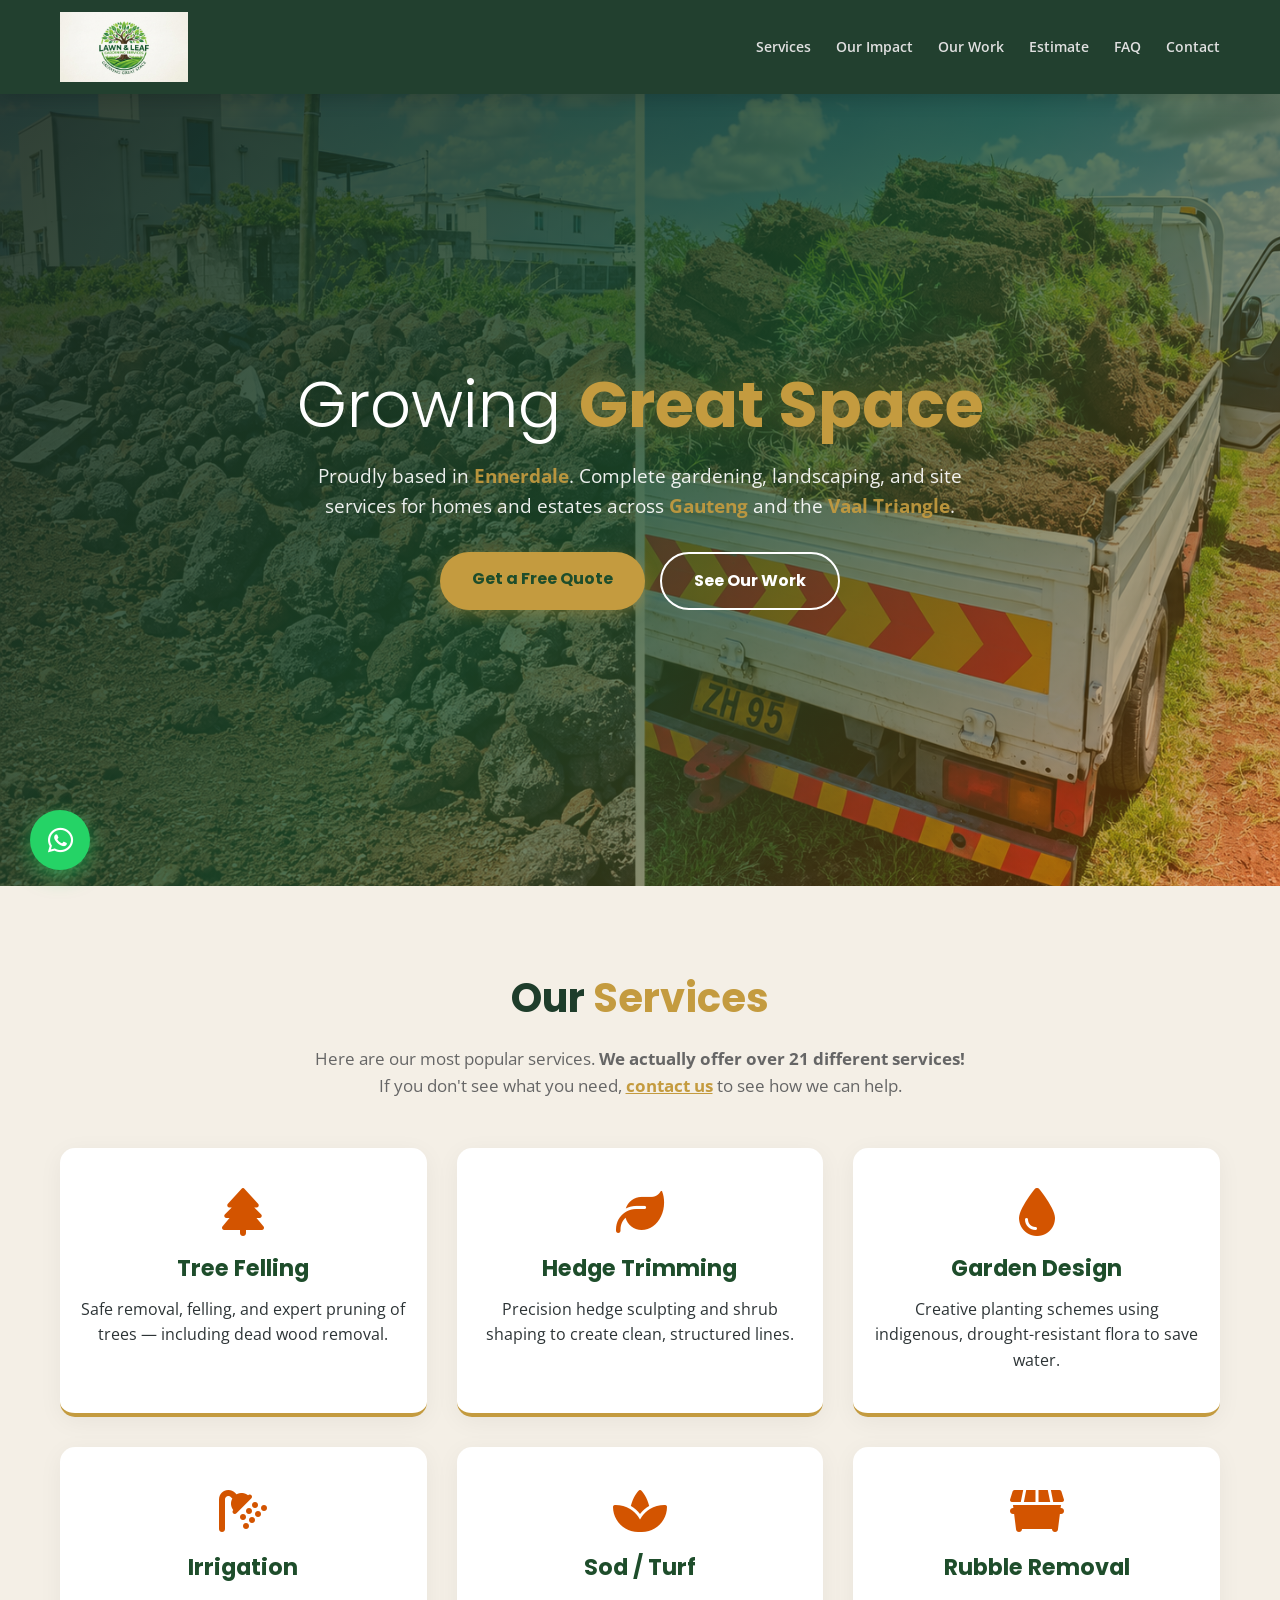
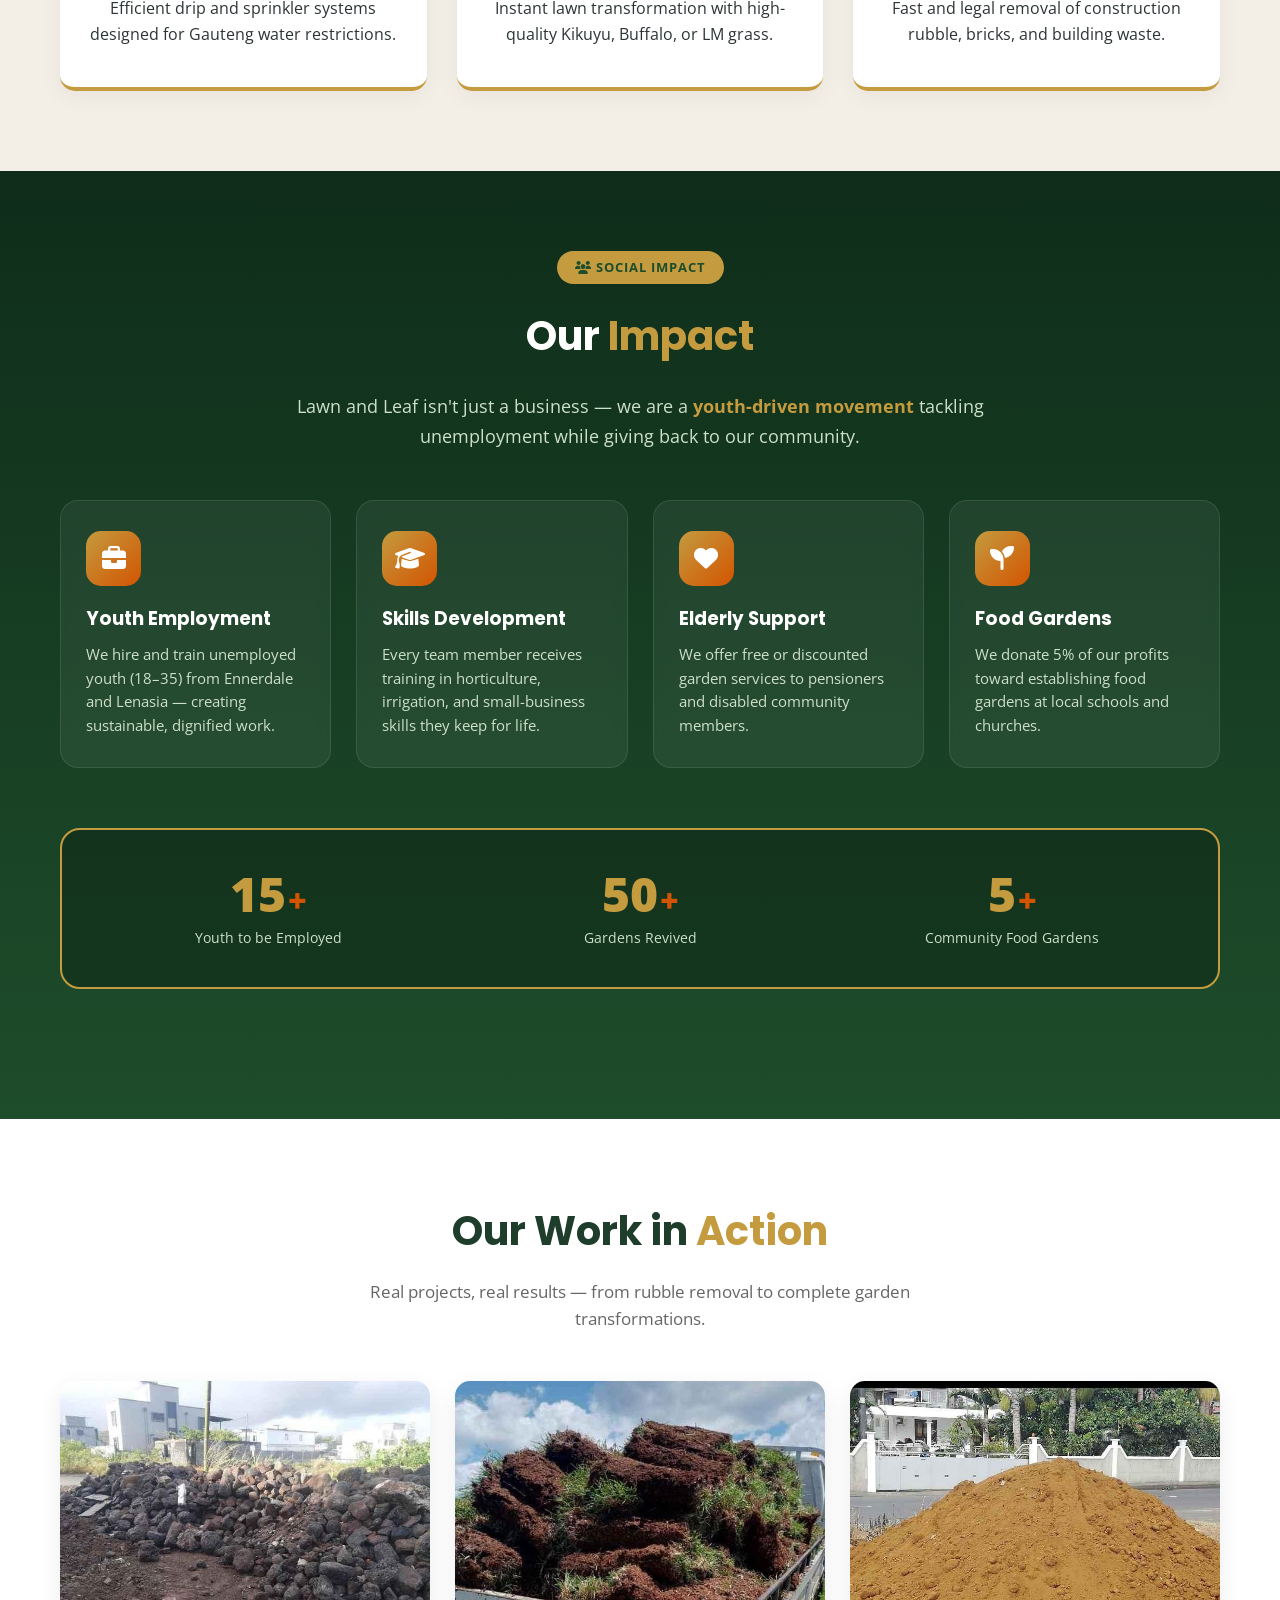
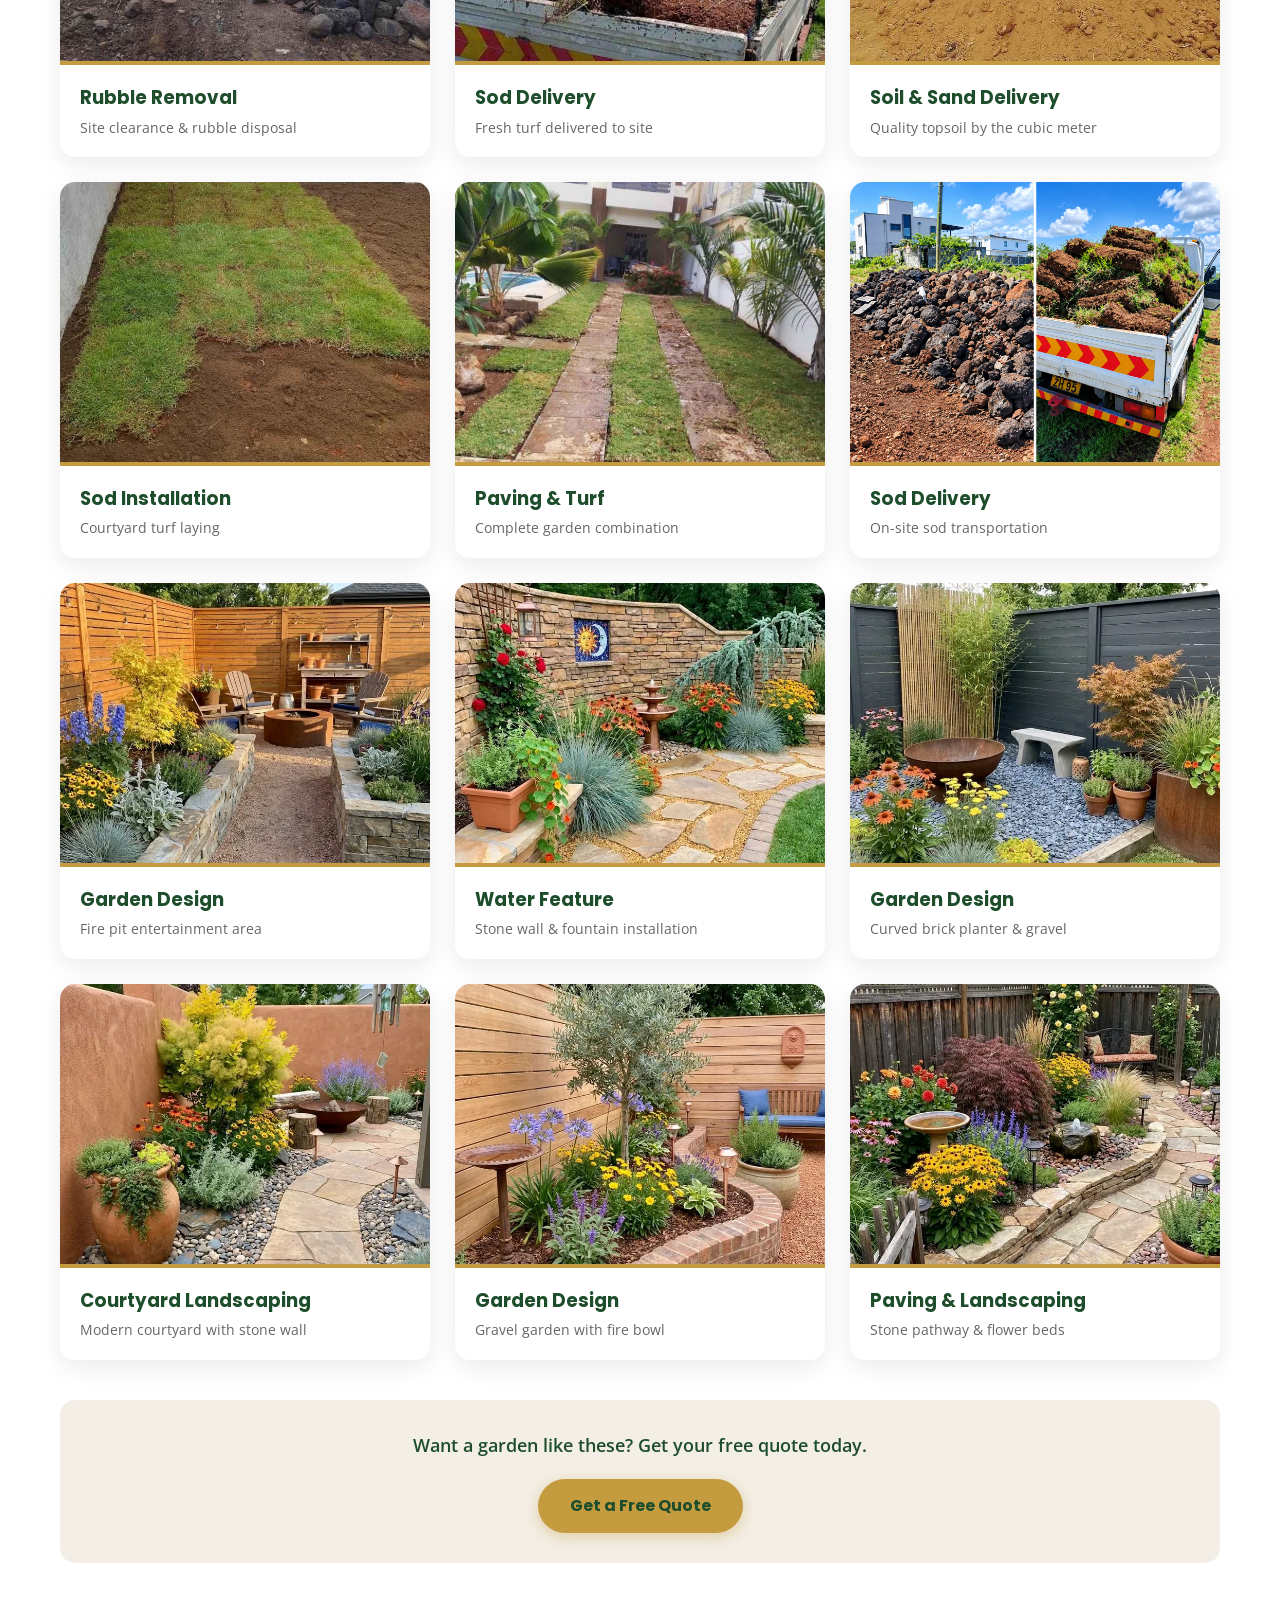
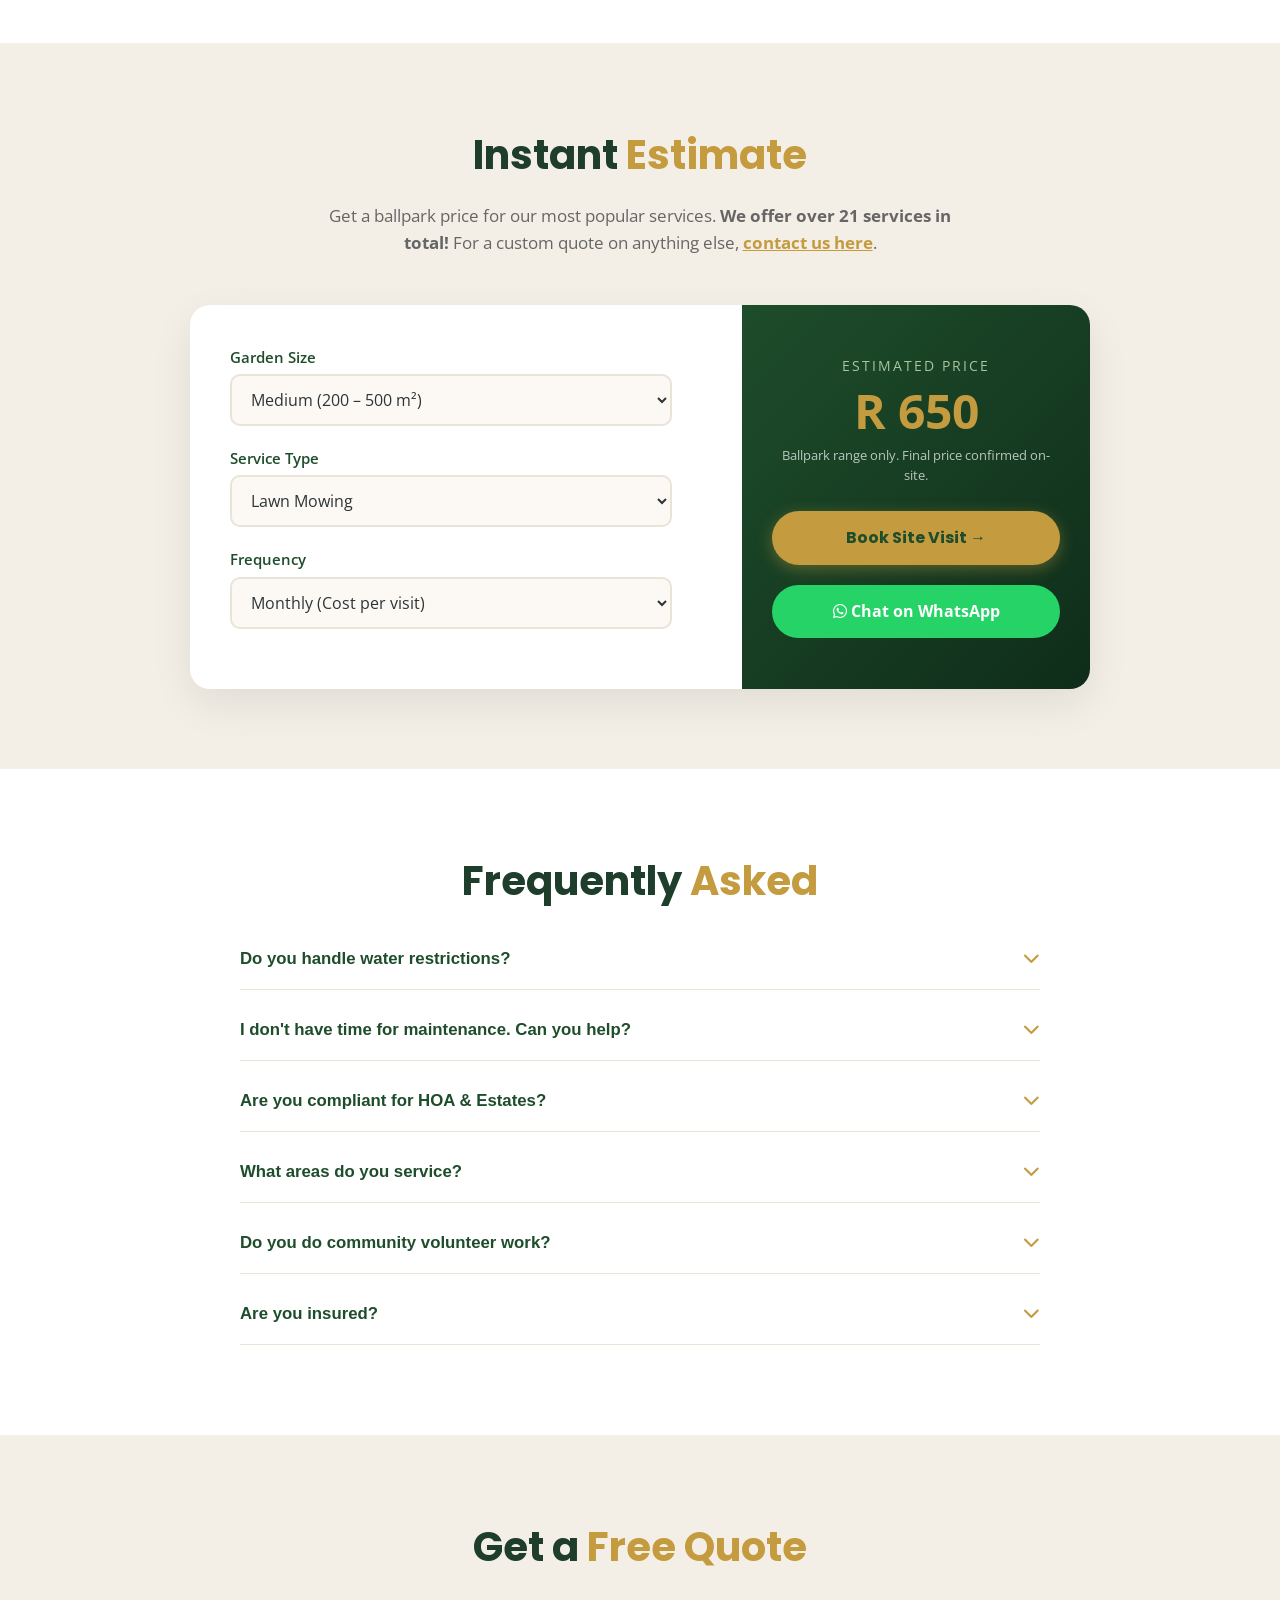
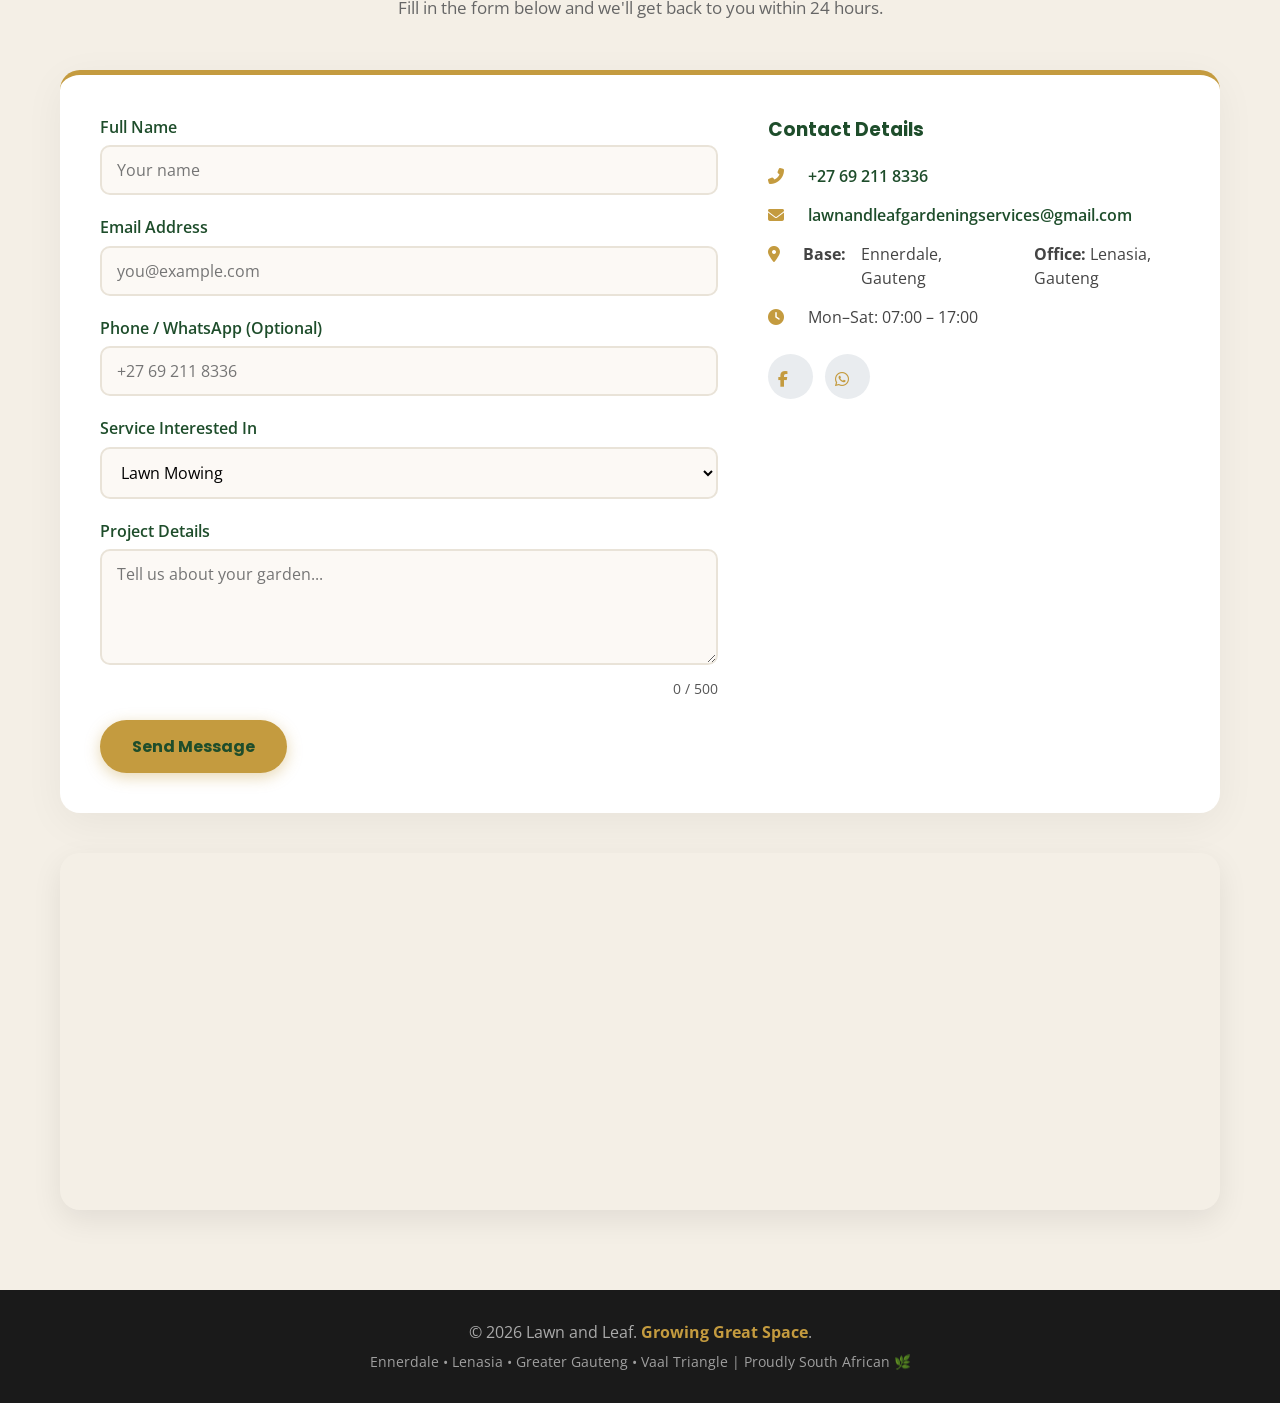
==== index.html @ 9ddcc2c8 "Rename Index.html to index.html" ====
<!DOCTYPE html>
<html lang="en">
<head>
    <meta charset="UTF-8" />
    <meta name="viewport" content="width=device-width, initial-scale=1.0" />

    <title>Lawn and Leaf | Gardening, Landscaping & Site Services in Gauteng</title>
    <meta name="description" content="Professional water-wise gardening, landscaping, tree felling, rubble removal & site services in Ennerdale, Lenasia, Vaal Triangle & Greater Gauteng. Growing Great Space while uplifting local youth." />
    
    <!-- Google Fonts -->
    <link rel="preconnect" href="https://fonts.googleapis.com">
    <link rel="preconnect" href="https://fonts.gstatic.com" crossorigin>
    <link href="https://fonts.googleapis.com/css2?family=Open+Sans:wght@400;600&family=Poppins:wght@400;600;700&display=swap" rel="stylesheet">

    <!-- Font Awesome -->
    <link rel="stylesheet" href="https://cdnjs.cloudflare.com/ajax/libs/font-awesome/6.4.0/css/all.min.css" />

    <link rel="stylesheet" href="style.css" />
    
    <!-- Fallback if JS fails -->
    <noscript>
        <style>
            .fade-in { opacity: 1 !important; transform: none !important; }
        </style>
    </noscript>
</head>
<body>

    <div id="toast"></div>

    <header>
        <div class="container">
            <!-- LOGO -->
            <div class="logo">
                <img src="images/logo.png" alt="Lawn and Leaf Gardening Services Logo" class="header-logo" />
            </div>
            
            <nav id="navbar">
                <ul>
                    <li><a href="#services">Services</a></li>
                    <li><a href="#impact">Our Impact</a></li>
                    <li><a href="#gallery">Our Work</a></li>
                    <li><a href="#calculator">Estimate</a></li>
                    <li><a href="#faq">FAQ</a></li>
                    <li><a href="#contact">Contact</a></li>
                </ul>
            </nav>
            <div class="menu-toggle" id="mobile-menu">
                <i class="fas fa-bars"></i>
            </div>
        </div>
    </header>

    <!-- Hero Section -->
    <section id="hero">
        <div class="hero-overlay"></div>
        <div class="container">
            <div class="hero-content">
                <h2>Growing <span>Great Space</span></h2>
                <p>Proudly based in <strong>Ennerdale</strong>. Complete gardening, landscaping, and site services for homes and estates across <strong>Gauteng</strong> and the <strong>Vaal Triangle</strong>.</p>
                <div class="hero-buttons">
                    <a href="#contact" class="btn-primary">Get a Free Quote</a>
                    <a href="#gallery" class="btn-secondary">See Our Work</a>
                </div>
            </div>
        </div>
    </section>

    <!-- Services Section -->
    <section id="services">
        <div class="container">
            <h2 class="section-title">Our <span>Services</span></h2>
            <!-- Added note about 21 services -->
            <p class="section-subtitle">Here are our most popular services. <strong>We actually offer over 21 different services!</strong> If you don't see what you need, <a href="#contact" style="color: var(--primary-gold); font-weight: bold; text-decoration: underline;">contact us</a> to see how we can help.</p>
            
            <div class="service-grid">
                <div class="service-card fade-in">
                    <i class="fas fa-tree"></i>
                    <h3>Tree Felling</h3>
                    <p>Safe removal, felling, and expert pruning of trees — including dead wood removal.</p>
                </div>
                <div class="service-card fade-in">
                    <i class="fas fa-leaf"></i>
                    <h3>Hedge Trimming</h3>
                    <p>Precision hedge sculpting and shrub shaping to create clean, structured lines.</p>
                </div>
                <div class="service-card fade-in">
                    <i class="fas fa-tint"></i>
                    <h3>Garden Design</h3>
                    <p>Creative planting schemes using indigenous, drought-resistant flora to save water.</p>
                </div>
                <div class="service-card fade-in">
                    <i class="fas fa-shower"></i>
                    <h3>Irrigation</h3>
                    <p>Efficient drip and sprinkler systems designed for Gauteng water restrictions.</p>
                </div>
                <div class="service-card fade-in">
                    <i class="fas fa-spa"></i>
                    <h3>Sod / Turf</h3>
                    <p>Instant lawn transformation with high-quality Kikuyu, Buffalo, or LM grass.</p>
                </div>
                <div class="service-card fade-in">
                    <i class="fas fa-dumpster"></i>
                    <h3>Rubble Removal</h3>
                    <p>Fast and legal removal of construction rubble, bricks, and building waste.</p>
                </div>
            </div>
        </div>
    </section>

    <!-- Impact Section -->
    <section id="impact">
        <div class="container">
            <div class="impact-header">
                <div class="impact-badge">
                    <i class="fas fa-users"></i> Social Impact
                </div>
                <h2 class="section-title">Our <span>Impact</span></h2>
                <p class="impact-intro">
                    Lawn and Leaf isn't just a business — we are a <strong>youth-driven movement</strong> tackling unemployment while giving back to our community.
                </p>
            </div>

            <div class="impact-grid">
                <div class="impact-card fade-in">
                    <div class="impact-icon-wrap"><i class="fas fa-briefcase"></i></div>
                    <h3>Youth Employment</h3>
                    <p>We hire and train unemployed youth (18–35) from Ennerdale and Lenasia — creating sustainable, dignified work.</p>
                </div>
                <div class="impact-card fade-in">
                    <div class="impact-icon-wrap"><i class="fas fa-graduation-cap"></i></div>
                    <h3>Skills Development</h3>
                    <p>Every team member receives training in horticulture, irrigation, and small-business skills they keep for life.</p>
                </div>
                <div class="impact-card fade-in">
                    <div class="impact-icon-wrap"><i class="fas fa-heart"></i></div>
                    <h3>Elderly Support</h3>
                    <p>We offer free or discounted garden services to pensioners and disabled community members.</p>
                </div>
                <div class="impact-card fade-in">
                    <div class="impact-icon-wrap"><i class="fas fa-seedling"></i></div>
                    <h3>Food Gardens</h3>
                    <p>We donate 5% of our profits toward establishing food gardens at local schools and churches.</p>
                </div>
            </div>

            <div class="impact-impact-bar fade-in">
                <div class="impact-stat">
                    <span class="impact-number" data-target="15">0</span>
                    <span class="impact-label">Youth to be Employed</span>
                </div>
                <div class="impact-stat">
                    <span class="impact-number" data-target="50">0</span>
                    <span class="impact-label">Gardens Revived</span>
                </div>
                <div class="impact-stat">
                    <span class="impact-number" data-target="5">0</span>
                    <span class="impact-label">Community Food Gardens</span>
                </div>
            </div>
        </div>
    </section>

    <!-- Gallery Section -->
    <section id="gallery">
        <div class="container">
            <h2 class="section-title">Our Work in <span>Action</span></h2>
            <p class="section-subtitle">Real projects, real results — from rubble removal to complete garden transformations.</p>

            <div class="portfolio-grid">
                <div class="portfolio-item fade-in">
                    <img src="images/rubble-removal.jpg" alt="Rubble Removal" loading="lazy" />
                    <div class="portfolio-caption">
                        <h3>Rubble Removal</h3>
                        <p>Site clearance & rubble disposal</p>
                    </div>
                </div>

                <div class="portfolio-item fade-in">
                    <img src="images/sod-delivery.jpg" alt="Sod Delivery" loading="lazy" />
                    <div class="portfolio-caption">
                        <h3>Sod Delivery</h3>
                        <p>Fresh turf delivered to site</p>
                    </div>
                </div>

                <div class="portfolio-item fade-in">
                    <img src="images/soil-sand.jpg" alt="Soil & Sand Delivery" loading="lazy" />
                    <div class="portfolio-caption">
                        <h3>Soil & Sand Delivery</h3>
                        <p>Quality topsoil by the cubic meter</p>
                    </div>
                </div>

                <div class="portfolio-item fade-in">
                    <img src="images/sod-installation.jpg" alt="Sod Installation" loading="lazy" />
                    <div class="portfolio-caption">
                        <h3>Sod Installation</h3>
                        <p>Courtyard turf laying</p>
                    </div>
                </div>

                <div class="portfolio-item fade-in">
                    <img src="images/paving-turf.jpg" alt="Paving & Turf Combo" loading="lazy" />
                    <div class="portfolio-caption">
                        <h3>Paving & Turf</h3>
                        <p>Complete garden combination</p>
                    </div>
                </div>

                <div class="portfolio-item fade-in">
                    <img src="images/sod-delivery-2.jpg" alt="Sod Delivery 2" loading="lazy" />
                    <div class="portfolio-caption">
                        <h3>Sod Delivery</h3>
                        <p>On-site sod transportation</p>
                    </div>
                </div>

                <div class="portfolio-item fade-in">
                    <img src="images/firepit-garden.jpg" alt="Fire Pit Garden" loading="lazy" />
                    <div class="portfolio-caption">
                        <h3>Garden Design</h3>
                        <p>Fire pit entertainment area</p>
                    </div>
                </div>

                <div class="portfolio-item fade-in">
                    <img src="images/stone-water-feature.jpg" alt="Stone Wall & Water Feature" loading="lazy" />
                    <div class="portfolio-caption">
                        <h3>Water Feature</h3>
                        <p>Stone wall & fountain installation</p>
                    </div>
                </div>

                <div class="portfolio-item fade-in">
                    <img src="images/curved-garden.jpg" alt="Curved Brick Garden" loading="lazy" />
                    <div class="portfolio-caption">
                        <h3>Garden Design</h3>
                        <p>Curved brick planter & gravel</p>
                    </div>
                </div>

                <div class="portfolio-item fade-in">
                    <img src="images/modern-courtyard.jpg" alt="Modern Courtyard" loading="lazy" />
                    <div class="portfolio-caption">
                        <h3>Courtyard Landscaping</h3>
                        <p>Modern courtyard with stone wall</p>
                    </div>
                </div>

                <div class="portfolio-item fade-in">
                    <img src="images/gravel-firebowl.jpg" alt="Gravel Garden with Fire Bowl" loading="lazy" />
                    <div class="portfolio-caption">
                        <h3>Garden Design</h3>
                        <p>Gravel garden with fire bowl</p>
                    </div>
                </div>

                <div class="portfolio-item fade-in">
                    <img src="images/stone-pathway.jpg" alt="Stone Pathway Garden" loading="lazy" />
                    <div class="portfolio-caption">
                        <h3>Paving & Landscaping</h3>
                        <p>Stone pathway & flower beds</p>
                    </div>
                </div>
            </div>

            <div class="portfolio-cta">
                <p>Want a garden like these? Get your free quote today.</p>
                <a href="#contact" class="btn-primary">Get a Free Quote</a>
            </div>
        </div>
    </section>

    <!-- Calculator Section -->
    <section id="calculator">
        <div class="container">
            <h2 class="section-title">Instant <span>Estimate</span></h2>
            <!-- Added note about 21 services here too -->
            <p class="section-subtitle">Get a ballpark price for our most popular services. <strong>We offer over 21 services in total!</strong> For a custom quote on anything else, <a href="#contact" style="color: var(--primary-gold); font-weight: bold; text-decoration: underline;">contact us here</a>.</p>

            <div class="calculator-wrapper fade-in">
                <div class="calc-form">
                    <div class="form-group">
                        <label for="calc-size">Garden Size</label>
                        <select id="calc-size">
                            <option value="350">Small (under 200 m²)</option>
                            <option value="650" selected>Medium (200 – 500 m²)</option>
                            <option value="1100">Large (500 – 1000 m²)</option>
                            <option value="1800">Estate / Commercial (1000+ m²)</option>
                        </select>
                    </div>
                    <div class="form-group">
                        <label for="calc-service">Service Type</label>
                        <select id="calc-service">
                            <option value="1">Lawn Mowing</option>
                            <option value="1.4">Hedge Trimming</option>
                            <option value="1.6">Tree Felling</option>
                            <option value="2.2">Garden Design</option>
                            <option value="1.8">Irrigation</option>
                            <option value="2.0">Sod / Turf</option>
                            <option value="1.6">Rubble Removal</option>
                            <option value="1.7">Site Clearance</option>
                        </select>
                    </div>
                    <div class="form-group">
                        <label for="calc-frequency">Frequency</label>
                        <select id="calc-frequency">
                            <option value="1.3">Once-off</option>
                            <option value="1.0" selected>Monthly (Cost per visit)</option>
                            <option value="0.85">Weekly (Cost per visit)</option>
                        </select>
                    </div>
                </div>

                <div class="calc-result">
                    <p class="calc-label">Estimated Price</p>
                    <p class="calc-price">R <span id="calc-output">845</span></p>
                    <p class="calc-note">Ballpark range only. Final price confirmed on-site.</p>
                    <a href="#contact" class="btn-primary">Book Site Visit →</a>
                    <a href="https://wa.me/27692118336?text=Hi%20Lawn%20and%20Leaf%2C%20I%27d%20like%20a%20quote" target="_blank" class="btn-whatsapp-inline">
                        <i class="fab fa-whatsapp"></i> Chat on WhatsApp
                    </a>
                </div>
            </div>
        </div>
    </section>

    <!-- FAQ Section -->
    <section id="faq">
        <div class="container">
            <h2 class="section-title">Frequently <span>Asked</span></h2>
            <div class="faq-list">
                <div class="faq-item fade-in">
                    <button class="faq-question">
                        Do you handle water restrictions?
                        <i class="fas fa-chevron-down"></i>
                    </button>
                    <div class="faq-answer">
                        <p>Yes. Municipal water restrictions make it hard to maintain a garden. We use water-wise design, drip irrigation, boreholes, and mulch layering to ensure your garden thrives on minimal water.</p>
                    </div>
                </div>
                <div class="faq-item fade-in">
                    <button class="faq-question">
                        I don't have time for maintenance. Can you help?
                        <i class="fas fa-chevron-down"></i>
                    </button>
                    <div class="faq-answer">
                        <p>Absolutely. We offer affordable monthly and weekly maintenance plans. We handle the mowing, pruning, and weeding so you can focus on what matters.</p>
                    </div>
                </div>
                <div class="faq-item fade-in">
                    <button class="faq-question">
                        Are you compliant for HOA & Estates?
                        <i class="fas fa-chevron-down"></i>
                    </button>
                    <div class="faq-answer">
                        <p>Yes. We provide reliable commercial contracts for estates and HOAs, ensuring safety compliance and reporting to keep your community beautiful and fine-free.</p>
                    </div>
                </div>
                <div class="faq-item fade-in">
                    <button class="faq-question">
                        What areas do you service?
                        <i class="fas fa-chevron-down"></i>
                    </button>
                    <div class="faq-answer">
                        <p>We're based in <strong>Ennerdale</strong> with an office in <strong>Lenasia</strong>, serving the entire Greater Gauteng region — including Johannesburg South, Soweto, Sedibeng, the <strong>Vaal Triangle</strong>, and surrounding areas.</p>
                    </div>
                </div>
                <div class="faq-item fade-in">
                    <button class="faq-question">
                        Do you do community volunteer work?
                        <i class="fas fa-chevron-down"></i>
                    </button>
                    <div class="faq-answer">
                        <p>Yes! We regularly volunteer our time for free garden clean-ups at churches, schools, and community centres. If you have a community project you'd like our help with, <a href="#contact">get in touch</a>.</p>
                    </div>
                </div>
                <div class="faq-item fade-in">
                    <button class="faq-question">
                        Are you insured?
                        <i class="fas fa-chevron-down"></i>
                    </button>
                    <div class="faq-answer">
                        <p>Yes, Lawn and Leaf is fully insured and licensed. We also comply with all South African labor laws and safety regulations.</p>
                    </div>
                </div>
            </div>
        </div>
    </section>

    <!-- Contact Section -->
    <section id="contact">
        <div class="container">
            <h2 class="section-title">Get a <span>Free Quote</span></h2>
            <p class="section-subtitle">Fill in the form below and we'll get back to you within 24 hours.</p>

            <div class="contact-wrapper fade-in">
                <form id="contact-form" action="https://api.web3forms.com/submit" method="POST">
                    <input type="hidden" name="access_key" value="36a8b298-edb2-4e28-834c-63ffa23e8ec4">

                    <div class="form-group">
                        <label for="name">Full Name</label>
                        <input type="text" id="name" name="name" placeholder="Your name" required />
                    </div>
                    <div class="form-group">
                        <label for="email">Email Address</label>
                        <input type="email" id="email" name="email" placeholder="you@example.com" required />
                    </div>
                    <div class="form-group">
                        <label for="phone">Phone / WhatsApp (Optional)</label>
                        <input type="tel" id="phone" name="phone" placeholder="+27 69 211 8336" />
                    </div>
                    <div class="form-group">
                        <label for="service">Service Interested In</label>
                        <select id="service" name="service">
                            <option>Lawn Mowing</option>
                            <option>Hedge Trimming</option>
                            <option>Tree Felling</option>
                            <option>Garden Design</option>
                            <option>Irrigation</option>
                            <option>Sod / Turf</option>
                            <option>Rubble Removal</option>
                            <option>Site Clearance</option>
                            <option>Community / Volunteer Project</option>
                            <option>Other (See our full list of 21+ services)</option>
                        </select>
                    </div>
                    <div class="form-group">
                        <label for="message">Project Details</label>
                        <textarea id="message" name="message" rows="4" placeholder="Tell us about your garden..." maxlength="500"></textarea>
                        <small id="char-count">0 / 500</small>
                    </div>
                    <input type="text" name="_gotcha" style="display:none" />
                    <div class="h-captcha" data-captcha="true"></div>
                    <button type="submit" class="btn-primary">Send Message</button>
                </form>

                <div class="contact-info">
                    <h3>Contact Details</h3>
                    <p><i class="fas fa-phone-alt"></i> <a href="tel:+27692118336">+27 69 211 8336</a></p>
                    <p><i class="fas fa-envelope"></i> <a href="mailto:lawnandleafgardeningservices@gmail.com">lawnandleafgardeningservices@gmail.com</a></p>
                    <p><i class="fas fa-map-marker-alt"></i> <strong>Base:</strong> Ennerdale, Gauteng <br>
                       <span style="padding-left:40px;"><strong>Office:</strong> Lenasia, Gauteng</span></p>
                    <p><i class="fas fa-clock"></i> Mon–Sat: 07:00 – 17:00</p>

                    <div class="social-links">
                        <a href="https://www.facebook.com/GandMgardeningservices" aria-label="Facebook" target="_blank" rel="noopener noreferrer">
                            <i class="fab fa-facebook-f"></i>
                        </a>
                        <a href="https://wa.me/27692118336" target="_blank" aria-label="WhatsApp"><i class="fab fa-whatsapp"></i></a>
                    </div>
                </div>
            </div>

            <div class="map-wrapper fade-in">
                <iframe
                    src="https://www.google.com/maps/embed?pb=!1m18!1m12!1m3!1d14319.885542353534!2d27.8255!3d-26.3255!2m3!1f0!2f0!3f0!3m2!1i1024!2i768!4f13.1!3m3!1m2!1s0x1e95a0f3b6c1a4d7%3A0x9d2c5d77f2a24f1!2sLenasia%2C%20Gauteng!5e0!3m2!1sen!2sza!4v1700000000000!5m2!1sen!2sza"
                    width="100%" height="350" style="border:0;" allowfullscreen="" loading="lazy"
                    referrerpolicy="no-referrer-when-downgrade">
                </iframe>
            </div>
        </div>
    </section>

    <footer>
        <div class="container">
            <p>&copy; <span id="current-year">2026</span> Lawn and Leaf. <strong>Growing Great Space</strong>.</p>
            <p class="footer-small">Ennerdale • Lenasia • Greater Gauteng • Vaal Triangle | Proudly South African 🌿</p>
        </div>
    </footer>

    <button id="back-to-top" aria-label="Back to top">
        <i class="fas fa-chevron-up"></i>
    </button>

    <a href="https://wa.me/27692118336?text=Hi%20Lawn%20and%20Leaf%2C%20I%27d%20like%20a%20quote%20for%20my%20garden"
       target="_blank"
       class="whatsapp-float"
       aria-label="Chat on WhatsApp">
        <i class="fab fa-whatsapp"></i>
        <span class="whatsapp-tooltip">Chat with us</span>
    </a>

    <script src="script.js"></script>
</body>
</html>
---- style.css ----
/* ============================================================
   Lawn and Leaf — Stylesheet
   Palette: Deep Forest Green + Gold + Cream + Terracotta
============================================================ */

* { margin: 0; padding: 0; box-sizing: border-box; }
html { scroll-behavior: smooth; }

:root {
    --primary-green: #1e4d2b;
    --primary-gold: #c49b3f;
    --primary-terracotta: #d35400;
    --cream-bg: #f4efe6;
    --dark-charcoal: #1a2a1f;
    --whatsapp-green: #25D366;
    --whatsapp-dark: #128C7E;
}

body {
    font-family: 'Open Sans', sans-serif;
    line-height: 1.6;
    color: #2d3436;
    background-color: #fcf9f5;
}

h1, h2, h3, h4, .section-title, .btn-primary, .btn-secondary {
    font-family: 'Poppins', sans-serif;
}

.container { max-width: 1200px; margin: 0 auto; padding: 0 20px; }
a { text-decoration: none; color: inherit; }
ul { list-style: none; }
img { max-width: 100%; display: block; }

/* Fix for sticky header overlap */
section[id] {
    scroll-margin-top: 100px; 
}

.section-title {
    font-size: 2.5rem;
    text-align: center;
    margin-bottom: 1rem;
    color: #1e3d2b;
}
.section-title span { color: var(--primary-gold); }
.section-subtitle {
    text-align: center;
    color: #666;
    max-width: 650px;
    margin: 0 auto 3rem;
    font-size: 1.05rem;
}

/* ============ BUTTONS ============ */
.btn-primary, .btn-secondary, .btn-whatsapp-inline {
    display: inline-block;
    padding: 14px 32px;
    border-radius: 50px;
    font-weight: 700;
    transition: all 0.3s ease;
    border: none;
    cursor: pointer;
    font-size: 1rem;
    text-align: center;
}
.btn-primary {
    background-color: var(--primary-gold);
    color: var(--primary-green);
    box-shadow: 0 4px 15px rgba(196, 155, 63, 0.4);
}
.btn-primary:hover {
    background-color: #b0882e;
    transform: translateY(-3px);
    box-shadow: 0 8px 25px rgba(196, 155, 63, 0.5);
}
.btn-secondary {
    background: transparent;
    color: white;
    border: 2px solid white;
}
.btn-secondary:hover {
    background: white;
    color: var(--primary-green);
}
.btn-whatsapp-inline {
    background: var(--whatsapp-green);
    color: white;
    width: 100%;
    margin-top: 10px;
}
.btn-whatsapp-inline:hover { background: var(--whatsapp-dark); }

/* ============ HEADER / NAV ============ */
header {
    background-color: rgba(30, 61, 43, 0.98);
    padding: 12px 0;
    box-shadow: 0 2px 20px rgba(0,0,0,0.2);
    position: sticky;
    top: 0;
    z-index: 1000;
    backdrop-filter: blur(5px);
}
header .container {
    display: flex;
    justify-content: space-between;
    align-items: center;
}

/* Logo Styles */
.logo { display: flex; align-items: center; }
.header-logo {
    height: 70px;
    width: auto;
    object-fit: contain;
}

nav ul { display: flex; gap: 25px; flex-wrap: wrap; }
nav ul li a {
    font-weight: 600;
    color: #e0e0e0;
    transition: color 0.3s;
    font-size: 0.85rem;
}
nav ul li a:hover { color: var(--primary-gold); }
.menu-toggle {
    display: none;
    font-size: 1.8rem;
    cursor: pointer;
    color: white;
}

/* ============ HERO ============ */
#hero {
    background: url('images/sod-delivery-2.jpg');
    background-size: cover;
    /* Pushed to 5% to hide the truck's plate on the right side */
    background-position: 5% center; 
    min-height: 88vh;
    display: flex;
    align-items: center;
    text-align: center;
    color: white;
    position: relative;
}
.hero-overlay {
    position: absolute;
    inset: 0;
    background: linear-gradient(135deg, rgba(26, 42, 31, 0.9) 0%, rgba(30, 77, 43, 0.8) 50%, rgba(211, 84, 0, 0.4) 100%);
    z-index: 1;
}
#hero .container { position: relative; z-index: 2; }
.hero-content { max-width: 750px; margin: 0 auto; }
.hero-content h2 {
    font-size: 4rem;
    margin-bottom: 20px;
    line-height: 1.1;
    font-weight: 300;
}
.hero-content h2 span {
    font-weight: 700;
    color: var(--primary-gold);
    text-shadow: 0 0 30px rgba(196, 155, 63, 0.4);
}
.hero-content p {
    font-size: 1.2rem;
    opacity: 0.92;
    margin-bottom: 30px;
    max-width: 650px;
    margin-left: auto;
    margin-right: auto;
}
.hero-content strong { color: var(--primary-gold); }
.hero-buttons {
    display: flex;
    gap: 15px;
    justify-content: center;
    flex-wrap: wrap;
}

/* ============ SERVICES ============ */
#services { padding: 80px 0; background: var(--cream-bg); }
.service-grid {
    display: grid;
    grid-template-columns: repeat(auto-fit, minmax(280px, 1fr));
    gap: 30px;
}
.service-card {
    background: white;
    padding: 40px 20px;
    border-radius: 15px;
    text-align: center;
    box-shadow: 0 5px 25px rgba(0,0,0,0.05);
    transition: transform 0.3s ease, box-shadow 0.3s ease;
    border-bottom: 4px solid var(--primary-gold);
}
.service-card:hover {
    transform: translateY(-10px);
    box-shadow: 0 20px 40px rgba(0,0,0,0.1);
}
.service-card i {
    font-size: 3rem;
    color: var(--primary-terracotta);
    margin-bottom: 15px;
}
.service-card h3 {
    font-size: 1.4rem;
    margin-bottom: 10px;
    color: var(--primary-green);
}

/* ============ IMPACT ============ */
#impact {
    padding: 80px 0;
    background: linear-gradient(180deg, #0f2d1a 0%, var(--primary-green) 100%);
    color: white;
    position: relative;
    overflow: hidden;
}
.impact-header {
    text-align: center;
    max-width: 800px;
    margin: 0 auto 3rem;
    position: relative;
    z-index: 1;
}
.impact-badge {
    display: inline-block;
    background: var(--primary-gold);
    color: var(--primary-green);
    padding: 6px 18px;
    border-radius: 50px;
    font-size: 0.8rem;
    font-weight: 700;
    text-transform: uppercase;
    letter-spacing: 1px;
    margin-bottom: 20px;
}
#impact .section-title { color: white; margin-bottom: 1.5rem; }
.impact-intro {
    font-size: 1.1rem;
    color: #cde0c8;
    line-height: 1.7;
}
.impact-intro strong { color: var(--primary-gold); font-weight: 700; }

.impact-grid {
    display: grid;
    grid-template-columns: repeat(auto-fit, minmax(250px, 1fr));
    gap: 25px;
    position: relative;
    z-index: 1;
    margin-bottom: 60px;
}
.impact-card {
    background: rgba(255, 255, 255, 0.06);
    backdrop-filter: blur(6px);
    padding: 30px 25px;
    border-radius: 18px;
    border: 1px solid rgba(255, 255, 255, 0.1);
    transition: all 0.3s ease;
}
.impact-card:hover {
    background: rgba(255, 255, 255, 0.12);
    transform: translateY(-5px);
    border-color: var(--primary-gold);
}
.impact-icon-wrap {
    width: 55px;
    height: 55px;
    border-radius: 15px;
    background: linear-gradient(135deg, var(--primary-gold), var(--primary-terracotta));
    color: white;
    display: flex;
    align-items: center;
    justify-content: center;
    font-size: 1.5rem;
    margin-bottom: 18px;
}
.impact-card h3 {
    font-size: 1.15rem;
    color: white;
    margin-bottom: 10px;
}
.impact-card p {
    font-size: 0.92rem;
    color: #cde0c8;
    line-height: 1.6;
}
.impact-impact-bar {
    display: grid;
    grid-template-columns: repeat(auto-fit, minmax(180px, 1fr));
    gap: 20px;
    background: rgba(0, 0, 0, 0.25);
    padding: 40px 30px;
    border-radius: 20px;
    border: 2px solid var(--primary-gold);
    margin-bottom: 50px;
    position: relative;
    z-index: 1;
}
.impact-stat { text-align: center; }
.impact-number {
    display: block;
    font-size: 3rem;
    font-weight: 800;
    color: var(--primary-gold);
    line-height: 1;
    margin-bottom: 10px;
}
.impact-number::after {
    content: '+';
    font-size: 2rem;
    color: var(--primary-terracotta);
    margin-left: 2px;
}
.impact-label {
    font-size: 0.85rem;
    color: #cde0c8;
    line-height: 1.4;
    display: block;
}

/* ============ PORTFOLIO ============ */
#gallery { padding: 80px 0; background: white; }
.portfolio-grid {
    display: grid;
    grid-template-columns: repeat(auto-fit, minmax(300px, 1fr));
    gap: 25px;
    margin-bottom: 40px;
}
.portfolio-item {
    background: white;
    border-radius: 15px;
    overflow: hidden;
    box-shadow: 0 8px 25px rgba(0,0,0,0.08);
    transition: all 0.3s ease;
    position: relative;
}
.portfolio-item:hover {
    transform: translateY(-8px);
    box-shadow: 0 20px 40px rgba(0,0,0,0.15);
}
.portfolio-item img {
    width: 100%;
    height: 280px;
    object-fit: cover;
    display: block;
    transition: transform 0.5s ease;
}
.portfolio-item:hover img { transform: scale(1.08); }
.portfolio-caption {
    padding: 18px 20px;
    background: white;
    border-top: 4px solid var(--primary-gold);
}
.portfolio-caption h3 {
    color: var(--primary-green);
    font-size: 1.15rem;
    margin-bottom: 4px;
}
.portfolio-caption p {
    color: #666;
    font-size: 0.88rem;
}
.portfolio-cta {
    text-align: center;
    padding: 30px 20px;
    background: var(--cream-bg);
    border-radius: 15px;
    margin-top: 20px;
}
.portfolio-cta p {
    font-size: 1.15rem;
    color: var(--primary-green);
    font-weight: 600;
    margin-bottom: 20px;
}

/* ============ CALCULATOR ============ */
#calculator { padding: 80px 0; background: var(--cream-bg); }
.calculator-wrapper {
    display: grid;
    grid-template-columns: 1.5fr 1fr;
    gap: 30px;
    background: white;
    border-radius: 20px;
    overflow: hidden;
    box-shadow: 0 15px 40px rgba(0,0,0,0.08);
    max-width: 900px;
    margin: 0 auto;
}
.calc-form { padding: 40px; }
.calc-form .form-group { margin-bottom: 20px; }
.calc-form label {
    display: block;
    font-weight: 600;
    margin-bottom: 6px;
    color: var(--primary-green);
    font-size: 0.95rem;
}
.calc-form select {
    width: 100%;
    padding: 12px 15px;
    border: 2px solid #e9e3d8;
    border-radius: 10px;
    font-size: 1rem;
    background: #fcf9f5;
    color: #2d3436;
    cursor: pointer;
}
.calc-form select:focus { border-color: var(--primary-gold); outline: none; }
.calc-result {
    background: linear-gradient(135deg, var(--primary-green), #0f2d1a);
    color: white;
    padding: 40px 30px;
    text-align: center;
    display: flex;
    flex-direction: column;
    justify-content: center;
    gap: 10px;
}
.calc-label {
    font-size: 0.85rem;
    letter-spacing: 2px;
    text-transform: uppercase;
    color: #a8c4a0;
}
.calc-price {
    font-size: 3rem;
    font-weight: 700;
    color: var(--primary-gold);
    line-height: 1;
}
.calc-price span { font-size: 3rem; }
.calc-note { font-size: 0.8rem; opacity: 0.7; margin-bottom: 15px; }

/* ============ FAQ ============ */
#faq { padding: 80px 0; background: white; }
.faq-list { max-width: 800px; margin: 0 auto; }
.faq-item { border-bottom: 1px solid #e9e3d8; margin-bottom: 10px; }
.faq-question {
    width: 100%;
    background: none;
    border: none;
    padding: 20px 0;
    font-size: 1.05rem;
    font-weight: 600;
    color: var(--primary-green);
    text-align: left;
    cursor: pointer;
    display: flex;
    justify-content: space-between;
    align-items: center;
    gap: 15px;
}
.faq-question:hover { color: var(--primary-gold); }
.faq-question i { transition: transform 0.3s ease; color: var(--primary-gold); }
.faq-item.open .faq-question i { transform: rotate(180deg); }
.faq-answer { max-height: 0; overflow: hidden; transition: max-height 0.4s ease, padding 0.4s ease; }
.faq-item.open .faq-answer { max-height: 400px; padding-bottom: 20px; }
.faq-answer p { color: #555; }
.faq-answer a { color: var(--primary-gold); font-weight: 600; text-decoration: underline; }

/* ============ CONTACT ============ */
#contact { padding: 80px 0; background: var(--cream-bg); }
.contact-wrapper {
    display: grid;
    grid-template-columns: 1.5fr 1fr;
    gap: 50px;
    background: white;
    padding: 40px;
    border-radius: 20px;
    box-shadow: 0 10px 40px rgba(0,0,0,0.05);
    border-top: 5px solid var(--primary-gold);
    margin-bottom: 40px;
}
.form-group { margin-bottom: 20px; }
.form-group label {
    display: block;
    font-weight: 600;
    margin-bottom: 5px;
    color: var(--primary-green);
}
.form-group input,
.form-group select,
.form-group textarea {
    width: 100%;
    padding: 12px 15px;
    border: 2px solid #e9e3d8;
    border-radius: 10px;
    font-size: 1rem;
    transition: border 0.3s;
    background: #fcf9f5;
    font-family: inherit;
}
.form-group input:focus,
.form-group select:focus,
.form-group textarea:focus {
    border-color: var(--primary-gold);
    outline: none;
    box-shadow: 0 0 0 4px rgba(196, 155, 63, 0.1);
}
#char-count {
    display: block;
    text-align: right;
    font-size: 0.85rem;
    color: #555;
    margin-top: 5px;
}
.contact-info h3 { margin-bottom: 20px; color: var(--primary-green); }
.contact-info p {
    margin-bottom: 15px;
    display: flex;
    align-items: flex-start;
    gap: 15px;
    color: #444;
    line-height: 1.5;
}
.contact-info a { color: var(--primary-green); font-weight: 600; }
.contact-info a:hover { color: var(--primary-gold); }
.contact-info i { width: 25px; color: var(--primary-gold); margin-top: 4px; }
.social-links { display: flex; gap: 12px; margin-top: 25px; flex-wrap: wrap; }
.social-links a {
    background: #e9ecef;
    width: 45px;
    height: 45px;
    border-radius: 50%;
    display: flex;
    align-items: center;
    justify-content: center;
    transition: all 0.3s;
    color: var(--primary-green);
}
.social-links a:hover { background: var(--primary-gold); color: white; }
.map-wrapper {
    border-radius: 20px;
    overflow: hidden;
    box-shadow: 0 10px 30px rgba(0,0,0,0.08);
}

/* ============ FOOTER ============ */
footer {
    background-color: #1a1a1a;
    color: #aaa;
    text-align: center;
    padding: 30px 0;
}
footer strong { color: var(--primary-gold); }
.footer-small { font-size: 0.85rem; opacity: 0.75; margin-top: 5px; color: #ccc; }

/* ============ FLOATING ELEMENTS ============ */
#back-to-top {
    position: fixed;
    bottom: 30px;
    right: 30px;
    background: var(--primary-gold);
    color: var(--primary-green);
    width: 50px;
    height: 50px;
    border-radius: 50%;
    border: none;
    display: flex;
    align-items: center;
    justify-content: center;
    font-size: 1.5rem;
    cursor: pointer;
    box-shadow: 0 4px 15px rgba(0,0,0,0.2);
    opacity: 0;
    visibility: hidden;
    transition: all 0.3s ease;
    z-index: 998;
}
#back-to-top.show { opacity: 1; visibility: visible; }
#back-to-top:hover { background: #b0882e; transform: scale(1.1); }

.whatsapp-float {
    position: fixed;
    bottom: 30px;
    left: 30px;
    width: 60px;
    height: 60px;
    background: var(--whatsapp-green);
    color: white;
    border-radius: 50%;
    display: flex;
    align-items: center;
    justify-content: center;
    font-size: 1.8rem;
    box-shadow: 0 6px 20px rgba(37, 211, 102, 0.5);
    z-index: 997;
    transition: all 0.3s ease;
    animation: pulse-wa 2s infinite;
}
.whatsapp-float:hover { background: var(--whatsapp-dark); transform: scale(1.1); }
.whatsapp-tooltip {
    position: absolute;
    left: 75px;
    background: var(--dark-charcoal);
    color: white;
    padding: 8px 15px;
    border-radius: 8px;
    font-size: 0.85rem;
    white-space: nowrap;
    opacity: 0;
    pointer-events: none;
    transition: opacity 0.3s ease;
    font-weight: 600;
}
.whatsapp-float:hover .whatsapp-tooltip { opacity: 1; }

@keyframes pulse-wa {
    0% { box-shadow: 0 6px 20px rgba(37, 211, 102, 0.5); }
    50% { box-shadow: 0 6px 20px rgba(37, 211, 102, 0.9), 0 0 0 10px rgba(37, 211, 102, 0.15); }
    100% { box-shadow: 0 6px 20px rgba(37, 211, 102, 0.5); }
}

/* ============ SCROLL ANIMATIONS ============ */
.fade-in {
    opacity: 0;
    transform: translateY(40px);
    transition: opacity 0.8s ease, transform 0.8s ease;
}
.fade-in.active { opacity: 1; transform: translateY(0); }

.service-card:nth-child(1) { transition-delay: 0.1s; }
.service-card:nth-child(2) { transition-delay: 0.2s; }
.service-card:nth-child(3) { transition-delay: 0.3s; }
.service-card:nth-child(4) { transition-delay: 0.4s; }
.service-card:nth-child(5) { transition-delay: 0.5s; }
.service-card:nth-child(6) { transition-delay: 0.6s; }

/* ============ RESPONSIVE ============ */
@media screen and (max-width: 900px) {
    .calculator-wrapper { grid-template-columns: 1fr; }
    .calc-result { padding: 30px 20px; }
    .contact-wrapper { grid-template-columns: 1fr; padding: 30px; gap: 30px; }
}

@media screen and (max-width: 768px) {
    .menu-toggle { display: block; }
    nav {
        display: none;
        width: 100%;
        position: absolute;
        top: 100%;
        left: 0;
        background: var(--primary-green);
        padding: 20px 0;
        box-shadow: 0 10px 20px rgba(0,0,0,0.2);
    }
    nav.active { display: block; }
    nav ul { flex-direction: column; align-items: center; gap: 15px; }

    .header-logo { height: 55px; } /* Slightly smaller logo on mobile */
    .hero-content h2 { font-size: 2.5rem; }
    .section-title { font-size: 2rem; }
    .impact-grid, .impact-impact-bar { grid-template-columns: 1fr; }
    .portfolio-grid { grid-template-columns: 1fr; }
    .portfolio-item img { height: 220px; }
    
    .hero-buttons { flex-direction: column; }
    .btn-secondary, .btn-primary { width: 100%; }
}
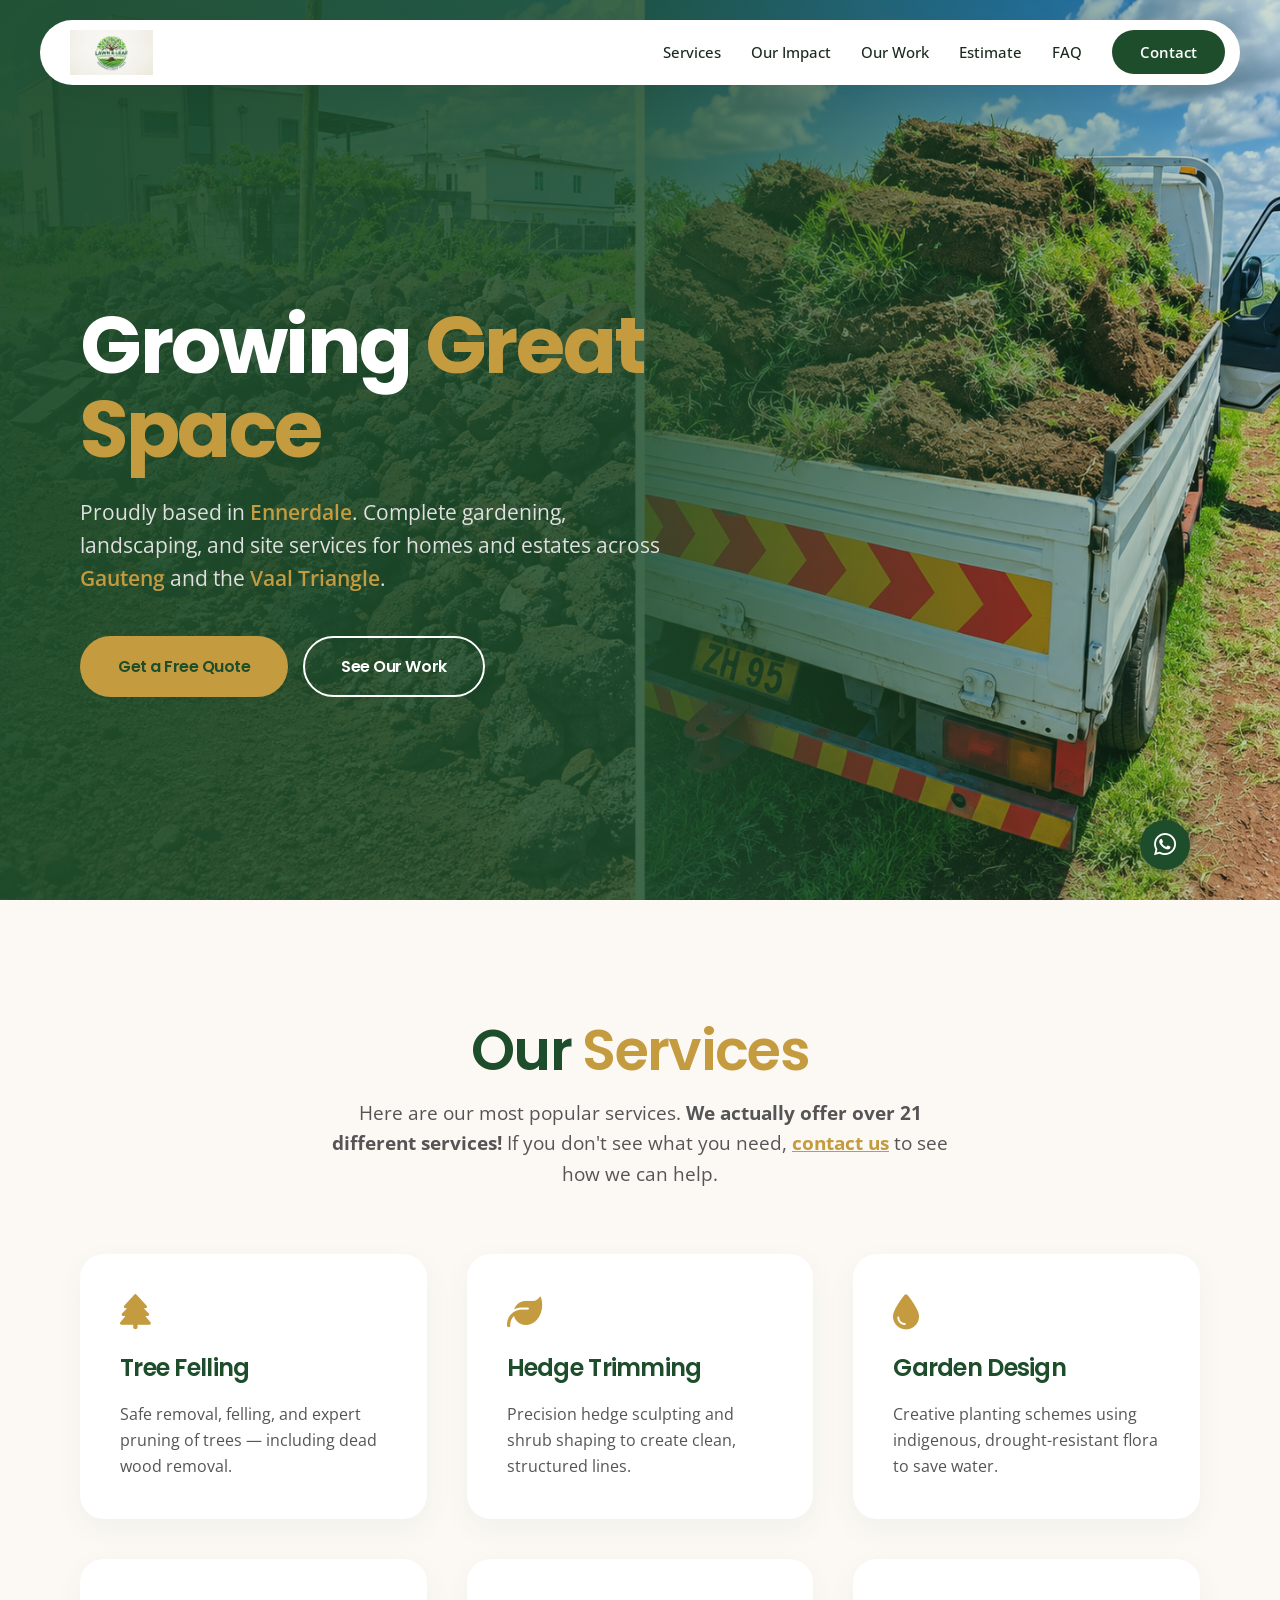
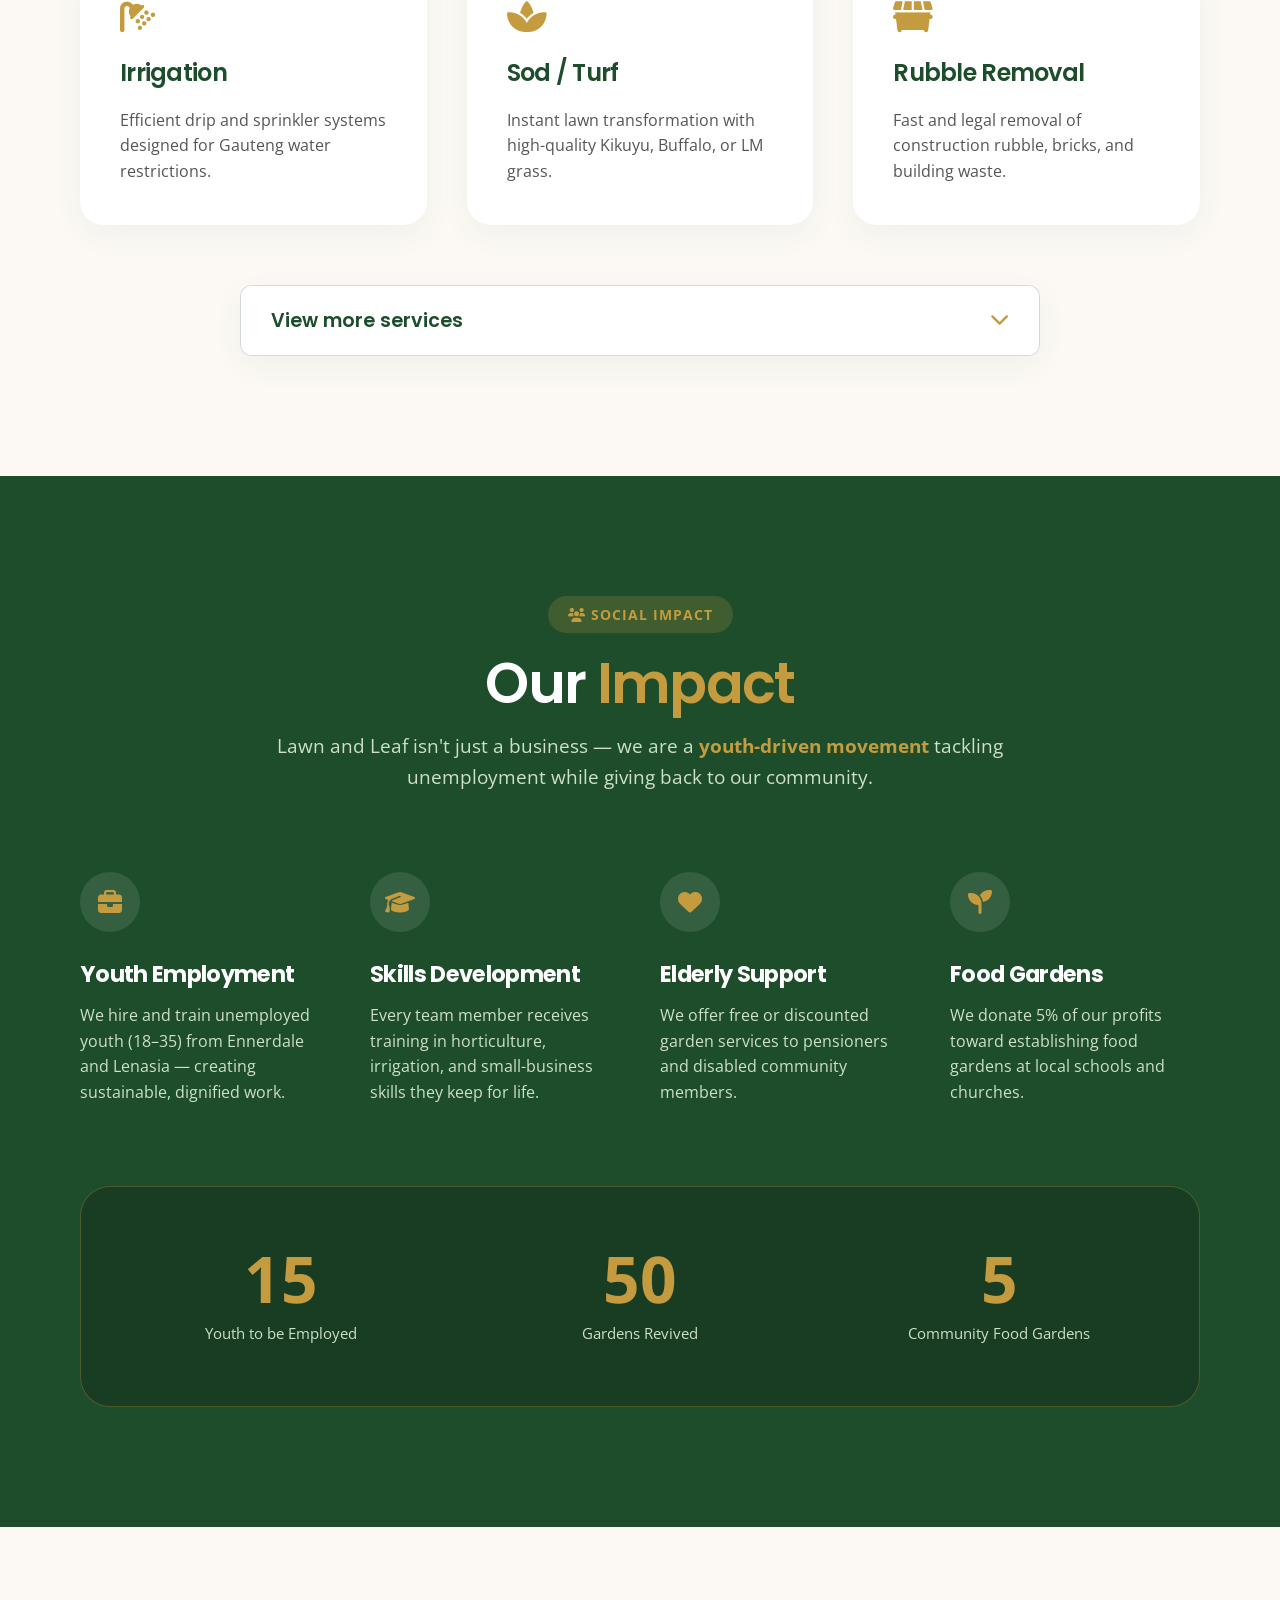
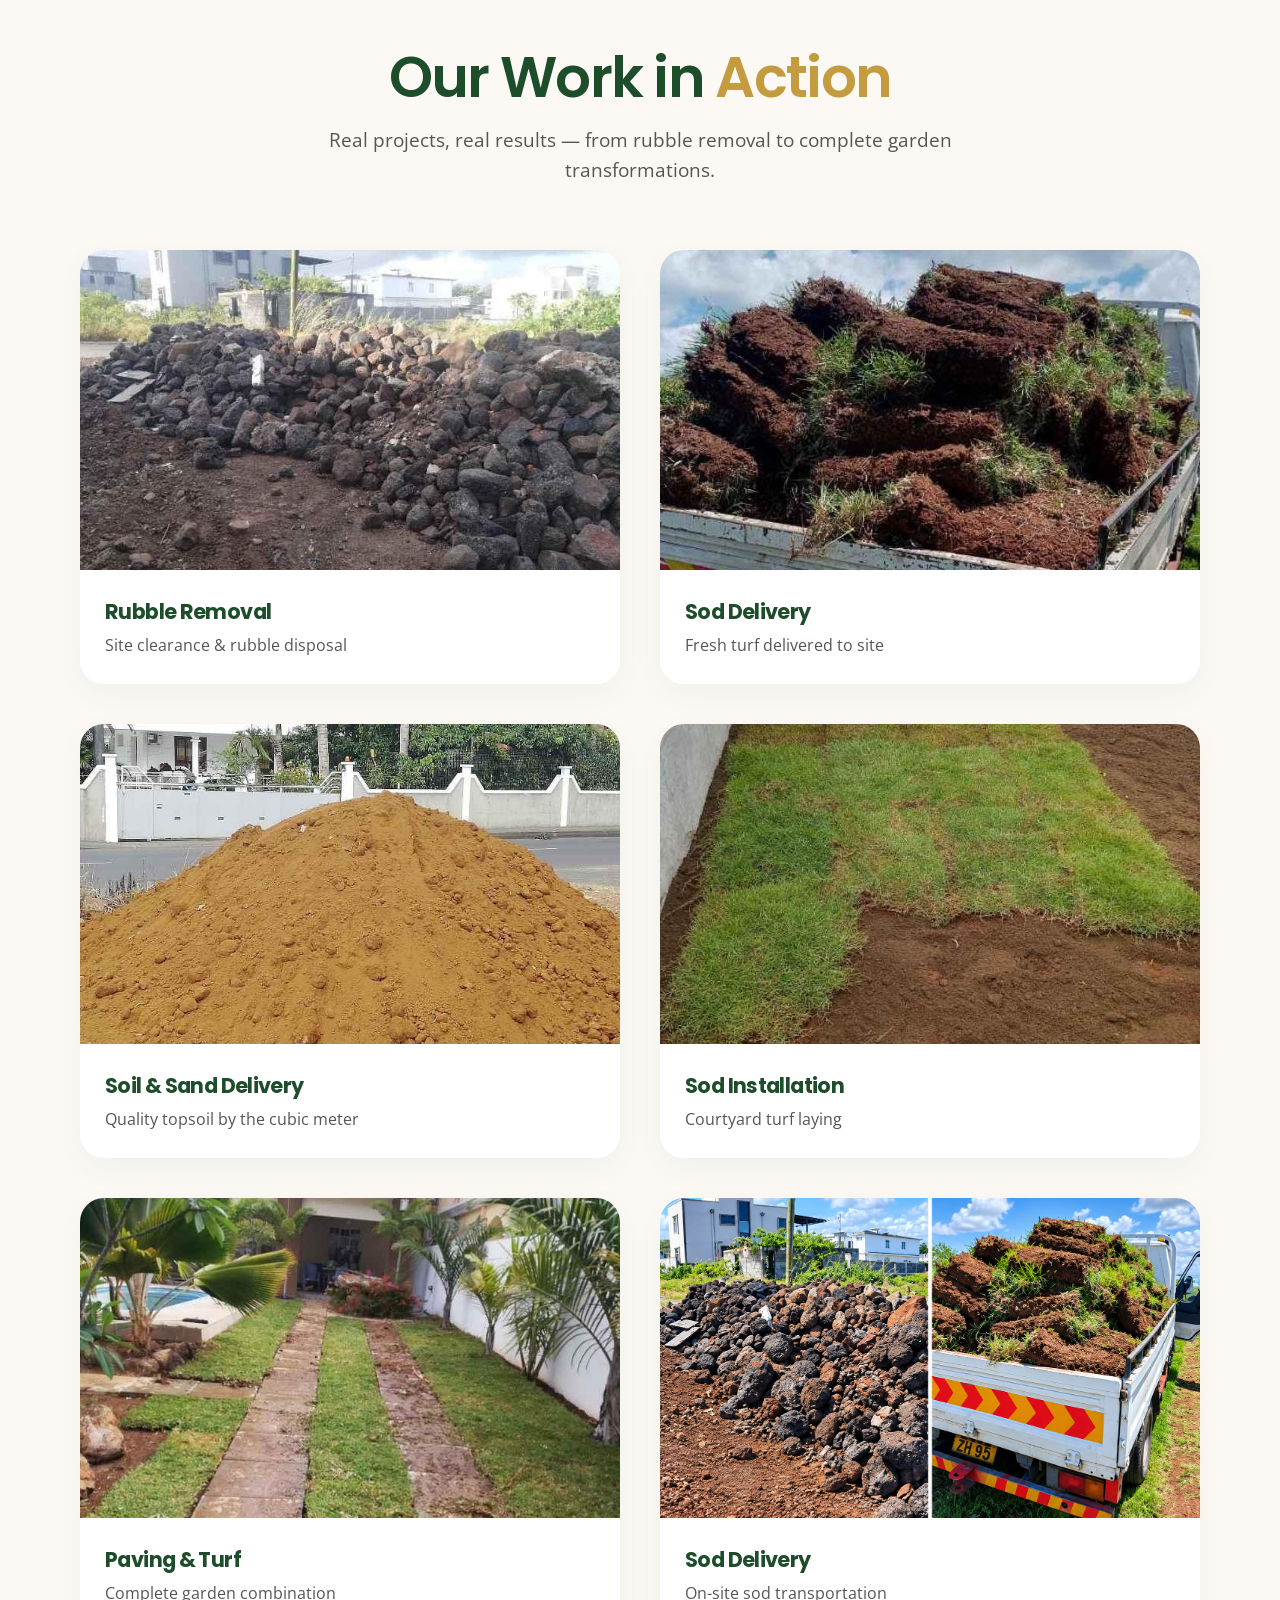
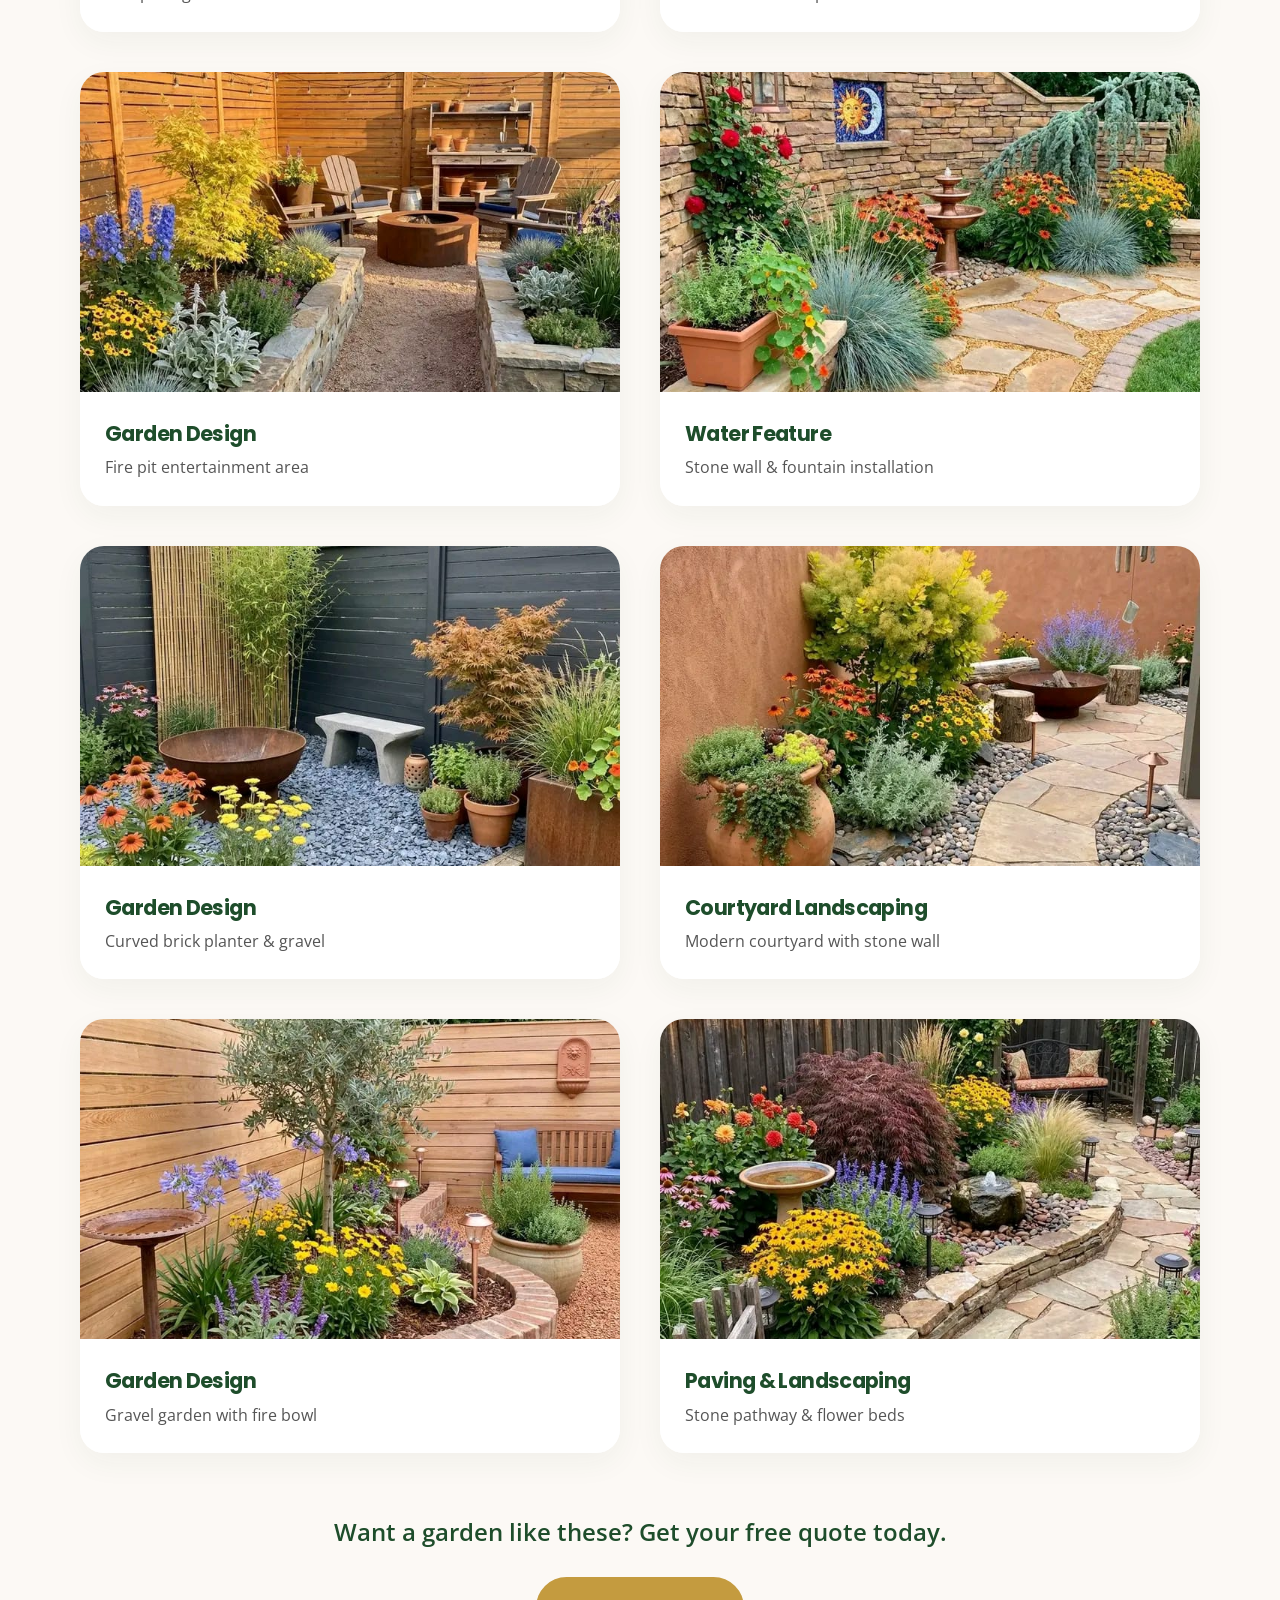
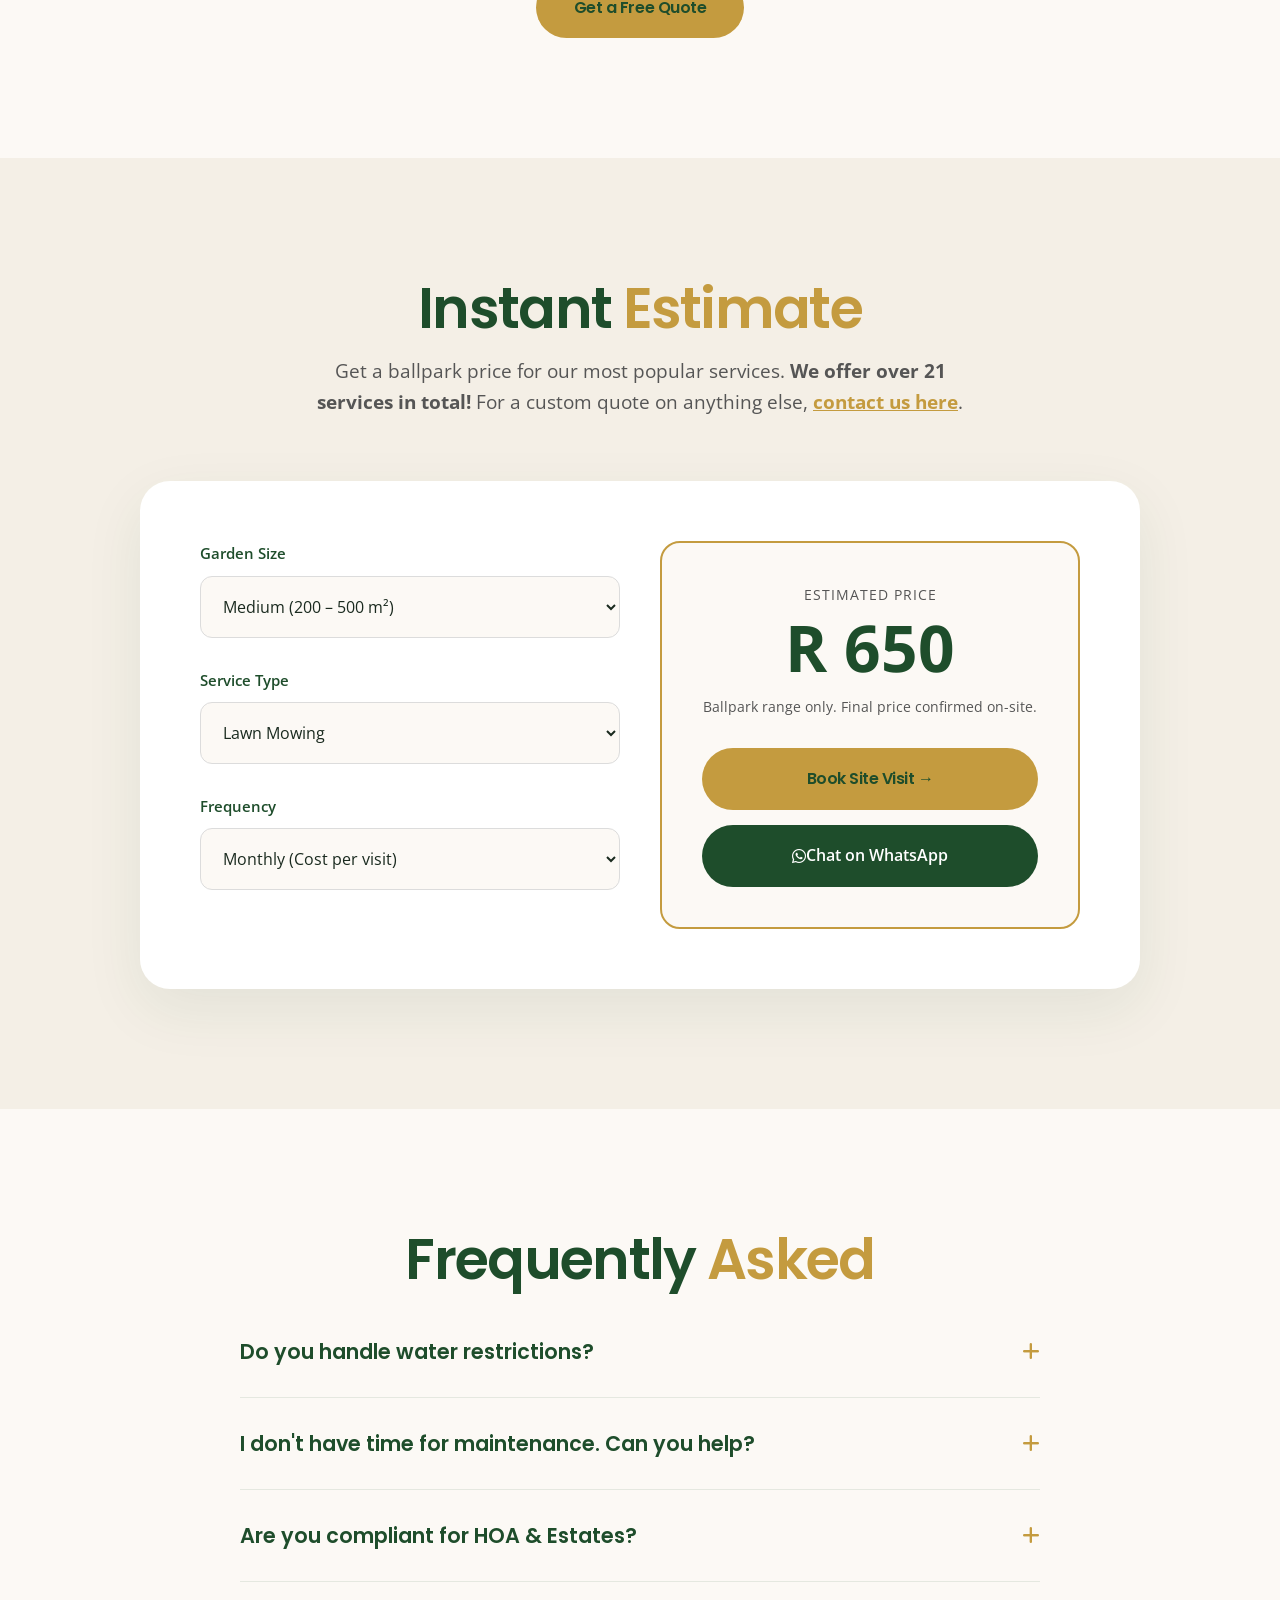
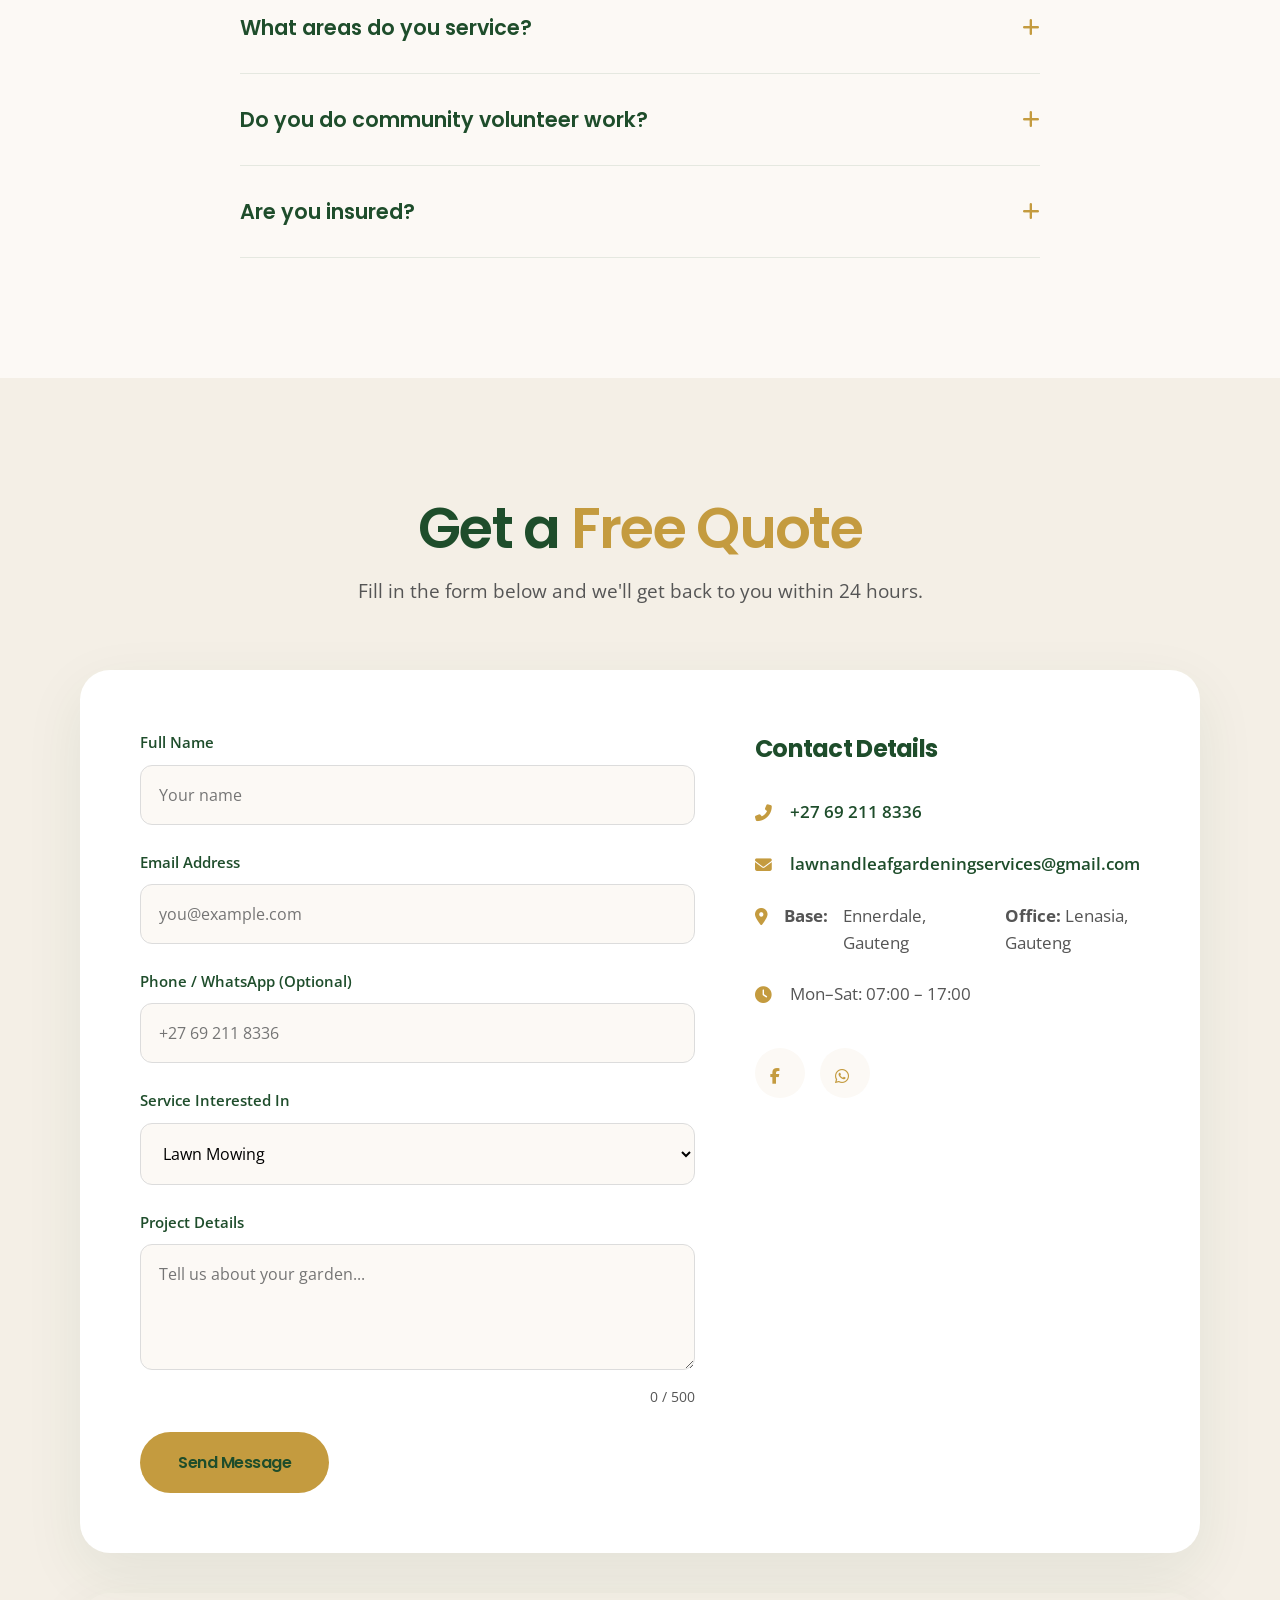
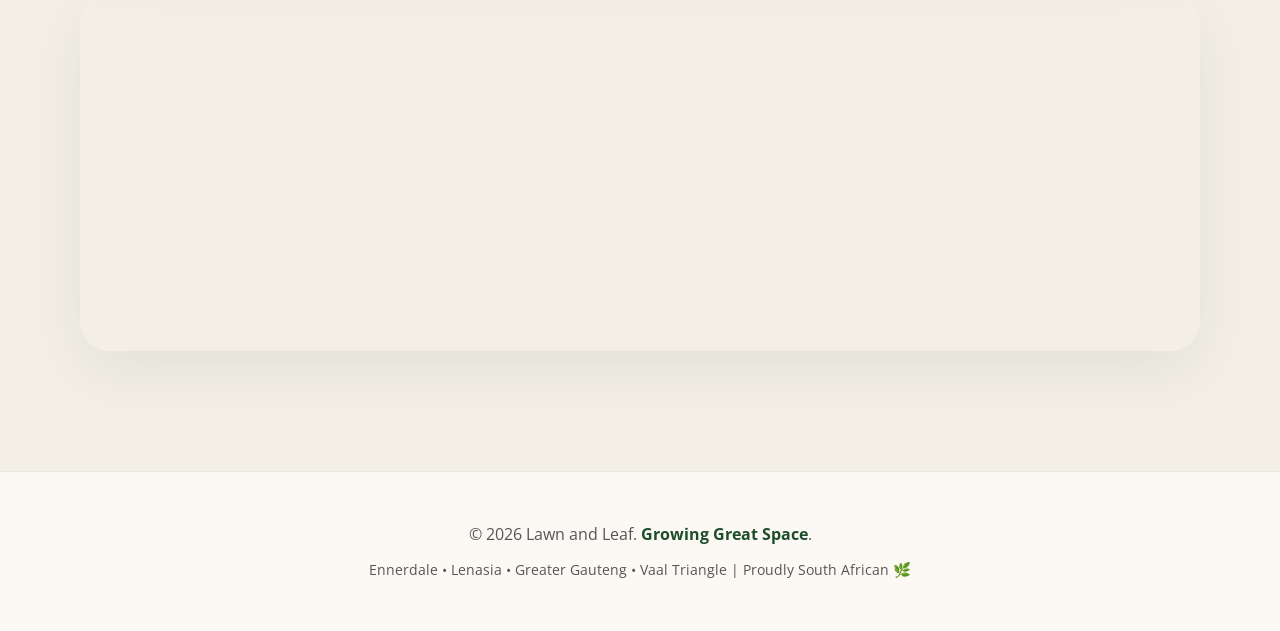
==== commit 53adc5c8: "Initial commit for Lawn and Leaf website" ====
--- a/index.html
+++ b/index.html
@@ -10,14 +10,13 @@
     <!-- Google Fonts -->
     <link rel="preconnect" href="https://fonts.googleapis.com">
     <link rel="preconnect" href="https://fonts.gstatic.com" crossorigin>
-    <link href="https://fonts.googleapis.com/css2?family=Open+Sans:wght@400;600&family=Poppins:wght@400;600;700&display=swap" rel="stylesheet">
+    <link href="https://fonts.googleapis.com/css2?family=Open+Sans:wght@400;600&family=Poppins:wght@400;500;600;700&display=swap" rel="stylesheet">
 
     <!-- Font Awesome -->
     <link rel="stylesheet" href="https://cdnjs.cloudflare.com/ajax/libs/font-awesome/6.4.0/css/all.min.css" />
 
     <link rel="stylesheet" href="style.css" />
     
-    <!-- Fallback if JS fails -->
     <noscript>
         <style>
             .fade-in { opacity: 1 !important; transform: none !important; }
@@ -28,9 +27,9 @@
 
     <div id="toast"></div>
 
-    <header>
-        <div class="container">
-            <!-- LOGO -->
+    <!-- FLOATING PILL HEADER -->
+    <header class="floating-header">
+        <div class="nav-container">
             <div class="logo">
                 <img src="images/logo.png" alt="Lawn and Leaf Gardening Services Logo" class="header-logo" />
             </div>
@@ -42,7 +41,7 @@
                     <li><a href="#gallery">Our Work</a></li>
                     <li><a href="#calculator">Estimate</a></li>
                     <li><a href="#faq">FAQ</a></li>
-                    <li><a href="#contact">Contact</a></li>
+                    <li><a href="#contact" class="nav-cta">Contact</a></li>
                 </ul>
             </nav>
             <div class="menu-toggle" id="mobile-menu">
@@ -53,6 +52,9 @@
 
     <!-- Hero Section -->
     <section id="hero">
+        <!-- Animated Background -->
+        <div class="hero-bg"></div>
+        
         <div class="hero-overlay"></div>
         <div class="container">
             <div class="hero-content">
@@ -70,9 +72,9 @@
     <section id="services">
         <div class="container">
             <h2 class="section-title">Our <span>Services</span></h2>
-            <!-- Added note about 21 services -->
-            <p class="section-subtitle">Here are our most popular services. <strong>We actually offer over 21 different services!</strong> If you don't see what you need, <a href="#contact" style="color: var(--primary-gold); font-weight: bold; text-decoration: underline;">contact us</a> to see how we can help.</p>
+            <p class="section-subtitle">Here are our most popular services. <strong>We actually offer over 21 different services!</strong> If you don't see what you need, <a href="#contact" style="color: var(--brand-gold); font-weight: bold; text-decoration: underline;">contact us</a> to see how we can help.</p>
             
+            <!-- The 6 Main Cards -->
             <div class="service-grid">
                 <div class="service-card fade-in">
                     <i class="fas fa-tree"></i>
@@ -105,6 +107,40 @@
                     <p>Fast and legal removal of construction rubble, bricks, and building waste.</p>
                 </div>
             </div>
+
+            <!-- The "View More" Accordion Box -->
+            <div class="full-services-box fade-in">
+                <button class="toggle-services-btn" id="toggle-services">
+                    View more services <i class="fas fa-chevron-down"></i>
+                </button>
+                
+                <div class="full-services-content" id="full-services-list">
+                    <ul>
+                        <li>Tree Felling & Pruning</li>
+                        <li>Hedge Trimming & Shaping</li>
+                        <li>Alien Vegetation Removal</li>
+                        <li>Water-Wise Garden Design</li>
+                        <li>Irrigation Installation</li>
+                        <li>Borehole & Rainwater Tank Setup</li>
+                        <li>Pond & Water Feature Maintenance</li>
+                        <li>Sod / Turf Installation</li>
+                        <li>Paving & Stepping Stones</li>
+                        <li>Garden Lighting Installation</li>
+                        <li>Holiday Garden Lighting</li>
+                        <li>Lawn Mowing</li>
+                        <li>Spring & Autumn Clean-ups</li>
+                        <li>Garden Waste Removal</li>
+                        <li>Pre-Sale Property Makeovers</li>
+                        <li>Event Setup & Cleanup</li>
+                        <li>Building Rubble Removal</li>
+                        <li>Demolition Cleanup</li>
+                        <li>Site Clearance</li>
+                        <li>Soil & Sand Delivery</li>
+                        <li>Full Garden Revamp</li>
+                    </ul>
+                </div>
+            </div>
+
         </div>
     </section>
 
@@ -276,8 +312,7 @@
     <section id="calculator">
         <div class="container">
             <h2 class="section-title">Instant <span>Estimate</span></h2>
-            <!-- Added note about 21 services here too -->
-            <p class="section-subtitle">Get a ballpark price for our most popular services. <strong>We offer over 21 services in total!</strong> For a custom quote on anything else, <a href="#contact" style="color: var(--primary-gold); font-weight: bold; text-decoration: underline;">contact us here</a>.</p>
+            <p class="section-subtitle">Get a ballpark price for our most popular services. <strong>We offer over 21 services in total!</strong> For a custom quote on anything else, <a href="#contact" style="color: var(--brand-gold); font-weight: bold; text-decoration: underline;">contact us here</a>.</p>
 
             <div class="calculator-wrapper fade-in">
                 <div class="calc-form">
@@ -334,7 +369,7 @@
                 <div class="faq-item fade-in">
                     <button class="faq-question">
                         Do you handle water restrictions?
-                        <i class="fas fa-chevron-down"></i>
+                        <i class="fas fa-plus"></i>
                     </button>
                     <div class="faq-answer">
                         <p>Yes. Municipal water restrictions make it hard to maintain a garden. We use water-wise design, drip irrigation, boreholes, and mulch layering to ensure your garden thrives on minimal water.</p>
@@ -343,7 +378,7 @@
                 <div class="faq-item fade-in">
                     <button class="faq-question">
                         I don't have time for maintenance. Can you help?
-                        <i class="fas fa-chevron-down"></i>
+                        <i class="fas fa-plus"></i>
                     </button>
                     <div class="faq-answer">
                         <p>Absolutely. We offer affordable monthly and weekly maintenance plans. We handle the mowing, pruning, and weeding so you can focus on what matters.</p>
@@ -352,7 +387,7 @@
                 <div class="faq-item fade-in">
                     <button class="faq-question">
                         Are you compliant for HOA & Estates?
-                        <i class="fas fa-chevron-down"></i>
+                        <i class="fas fa-plus"></i>
                     </button>
                     <div class="faq-answer">
                         <p>Yes. We provide reliable commercial contracts for estates and HOAs, ensuring safety compliance and reporting to keep your community beautiful and fine-free.</p>
@@ -361,7 +396,7 @@
                 <div class="faq-item fade-in">
                     <button class="faq-question">
                         What areas do you service?
-                        <i class="fas fa-chevron-down"></i>
+                        <i class="fas fa-plus"></i>
                     </button>
                     <div class="faq-answer">
                         <p>We're based in <strong>Ennerdale</strong> with an office in <strong>Lenasia</strong>, serving the entire Greater Gauteng region — including Johannesburg South, Soweto, Sedibeng, the <strong>Vaal Triangle</strong>, and surrounding areas.</p>
@@ -370,7 +405,7 @@
                 <div class="faq-item fade-in">
                     <button class="faq-question">
                         Do you do community volunteer work?
-                        <i class="fas fa-chevron-down"></i>
+                        <i class="fas fa-plus"></i>
                     </button>
                     <div class="faq-answer">
                         <p>Yes! We regularly volunteer our time for free garden clean-ups at churches, schools, and community centres. If you have a community project you'd like our help with, <a href="#contact">get in touch</a>.</p>
@@ -379,7 +414,7 @@
                 <div class="faq-item fade-in">
                     <button class="faq-question">
                         Are you insured?
-                        <i class="fas fa-chevron-down"></i>
+                        <i class="fas fa-plus"></i>
                     </button>
                     <div class="faq-answer">
                         <p>Yes, Lawn and Leaf is fully insured and licensed. We also comply with all South African labor laws and safety regulations.</p>
--- a/style.css
+++ b/style.css
@@ -1,561 +1,619 @@
 /* ============================================================
-   Lawn and Leaf — Stylesheet
-   Palette: Deep Forest Green + Gold + Cream + Terracotta
+   Lawn and Leaf — "Daylight" Layout + Lawn & Leaf Colors
 ============================================================ */
 
 * { margin: 0; padding: 0; box-sizing: border-box; }
 html { scroll-behavior: smooth; }
 
 :root {
-    --primary-green: #1e4d2b;
-    --primary-gold: #c49b3f;
-    --primary-terracotta: #d35400;
-    --cream-bg: #f4efe6;
-    --dark-charcoal: #1a2a1f;
-    --whatsapp-green: #25D366;
-    --whatsapp-dark: #128C7E;
+    --brand-green: #1e4d2b;
+    --brand-gold: #c49b3f;
+    --bg-main: #fcf9f5;
+    --bg-alt: #f4efe6;
+    --bg-white: #ffffff;
+    --text-dark: #1a2a1f;
+    --text-muted: #555555;
+    --font-heading: 'Poppins', sans-serif;
+    --font-body: 'Open Sans', sans-serif;
 }
 
 body {
-    font-family: 'Open Sans', sans-serif;
+    font-family: var(--font-body);
     line-height: 1.6;
-    color: #2d3436;
-    background-color: #fcf9f5;
+    color: var(--text-dark);
+    background-color: var(--bg-main);
+    -webkit-font-smoothing: antialiased;
 }
 
 h1, h2, h3, h4, .section-title, .btn-primary, .btn-secondary {
-    font-family: 'Poppins', sans-serif;
-}
-
-.container { max-width: 1200px; margin: 0 auto; padding: 0 20px; }
+    font-family: var(--font-heading);
+    letter-spacing: -0.03em;
+}
+
+.container { max-width: 1200px; margin: 0 auto; padding: 0 40px; }
 a { text-decoration: none; color: inherit; }
 ul { list-style: none; }
 img { max-width: 100%; display: block; }
 
-/* Fix for sticky header overlap */
-section[id] {
-    scroll-margin-top: 100px; 
-}
-
+section[id] { scroll-margin-top: 120px; }
+
+/* ============ TYPOGRAPHY ============ */
 .section-title {
-    font-size: 2.5rem;
+    font-size: 3.5rem;
     text-align: center;
     margin-bottom: 1rem;
-    color: #1e3d2b;
-}
-.section-title span { color: var(--primary-gold); }
+    color: var(--brand-green);
+    font-weight: 600;
+    line-height: 1.1;
+}
+.section-title span { color: var(--brand-gold); }
 .section-subtitle {
     text-align: center;
-    color: #666;
+    color: var(--text-muted);
     max-width: 650px;
-    margin: 0 auto 3rem;
-    font-size: 1.05rem;
-}
+    margin: 0 auto 4rem auto;
+    font-size: 1.2rem;
+}
+
+/* ============ FLOATING PILL HEADER ============ */
+header.floating-header {
+    position: fixed;
+    top: 20px;
+    left: 50%;
+    transform: translateX(-50%);
+    width: 95%;
+    max-width: 1200px;
+    background-color: var(--bg-white);
+    border-radius: 100px;
+    padding: 10px 15px 10px 30px;
+    box-shadow: 0 10px 40px rgba(0, 0, 0, 0.08);
+    z-index: 1000;
+    transition: all 0.3s ease;
+}
+
+.nav-container {
+    display: flex;
+    justify-content: space-between;
+    align-items: center;
+}
+
+.logo { display: flex; align-items: center; }
+.header-logo { height: 45px; width: auto; object-fit: contain; }
+
+nav ul { display: flex; gap: 30px; align-items: center; }
+nav ul li a {
+    font-weight: 500;
+    color: var(--text-dark);
+    font-size: 0.95rem;
+    transition: color 0.2s;
+}
+nav ul li a:hover { color: var(--brand-gold); }
+
+nav ul li a.nav-cta {
+    background-color: var(--brand-green);
+    color: white;
+    padding: 12px 28px;
+    border-radius: 50px;
+    font-weight: 600;
+}
+nav ul li a.nav-cta:hover {
+    background-color: var(--brand-gold);
+    color: var(--brand-green);
+}
+
+.menu-toggle { display: none; font-size: 1.5rem; cursor: pointer; color: var(--brand-green); padding-right: 15px; }
 
 /* ============ BUTTONS ============ */
 .btn-primary, .btn-secondary, .btn-whatsapp-inline {
-    display: inline-block;
-    padding: 14px 32px;
-    border-radius: 50px;
-    font-weight: 700;
+    display: inline-flex;
+    align-items: center;
+    justify-content: center;
+    padding: 16px 36px;
+    border-radius: 50px; 
+    font-weight: 600;
     transition: all 0.3s ease;
-    border: none;
+    border: 2px solid transparent;
     cursor: pointer;
     font-size: 1rem;
-    text-align: center;
 }
 .btn-primary {
-    background-color: var(--primary-gold);
-    color: var(--primary-green);
-    box-shadow: 0 4px 15px rgba(196, 155, 63, 0.4);
+    background-color: var(--brand-gold);
+    color: var(--brand-green);
 }
 .btn-primary:hover {
     background-color: #b0882e;
-    transform: translateY(-3px);
-    box-shadow: 0 8px 25px rgba(196, 155, 63, 0.5);
+    transform: translateY(-2px);
 }
 .btn-secondary {
     background: transparent;
+    color: var(--brand-green);
+    border: 2px solid var(--brand-green);
+}
+.btn-secondary:hover {
+    background: var(--brand-green);
     color: white;
-    border: 2px solid white;
-}
-.btn-secondary:hover {
-    background: white;
-    color: var(--primary-green);
 }
 .btn-whatsapp-inline {
-    background: var(--whatsapp-green);
+    background: var(--brand-green);
     color: white;
     width: 100%;
-    margin-top: 10px;
-}
-.btn-whatsapp-inline:hover { background: var(--whatsapp-dark); }
-
-/* ============ HEADER / NAV ============ */
-header {
-    background-color: rgba(30, 61, 43, 0.98);
-    padding: 12px 0;
-    box-shadow: 0 2px 20px rgba(0,0,0,0.2);
-    position: sticky;
-    top: 0;
-    z-index: 1000;
-    backdrop-filter: blur(5px);
-}
-header .container {
-    display: flex;
-    justify-content: space-between;
-    align-items: center;
-}
-
-/* Logo Styles */
-.logo { display: flex; align-items: center; }
-.header-logo {
-    height: 70px;
-    width: auto;
-    object-fit: contain;
-}
-
-nav ul { display: flex; gap: 25px; flex-wrap: wrap; }
-nav ul li a {
-    font-weight: 600;
-    color: #e0e0e0;
-    transition: color 0.3s;
-    font-size: 0.85rem;
-}
-nav ul li a:hover { color: var(--primary-gold); }
-.menu-toggle {
-    display: none;
-    font-size: 1.8rem;
-    cursor: pointer;
-    color: white;
-}
+    margin-top: 15px;
+}
+.btn-whatsapp-inline:hover { background: #12361d; }
 
 /* ============ HERO ============ */
 #hero {
+    min-height: 100vh;
+    display: flex;
+    align-items: center;
+    position: relative;
+    overflow: hidden;
+    padding-top: 100px;
+}
+
+.hero-bg {
+    position: absolute;
+    inset: 0;
     background: url('images/sod-delivery-2.jpg');
     background-size: cover;
-    /* Pushed to 5% to hide the truck's plate on the right side */
-    background-position: 5% center; 
-    min-height: 88vh;
-    display: flex;
-    align-items: center;
-    text-align: center;
-    color: white;
-    position: relative;
-}
+    background-position: 5% center;
+    z-index: 0;
+    animation: slowZoom 25s infinite alternate ease-in-out; 
+}
+
+@keyframes slowZoom {
+    0% { transform: scale(1); }
+    100% { transform: scale(1.1); }
+}
+
 .hero-overlay {
     position: absolute;
     inset: 0;
-    background: linear-gradient(135deg, rgba(26, 42, 31, 0.9) 0%, rgba(30, 77, 43, 0.8) 50%, rgba(211, 84, 0, 0.4) 100%);
+    background: linear-gradient(90deg, rgba(30, 77, 43, 0.95) 0%, rgba(30, 77, 43, 0.85) 50%, rgba(30, 77, 43, 0.2) 100%);
     z-index: 1;
 }
-#hero .container { position: relative; z-index: 2; }
-.hero-content { max-width: 750px; margin: 0 auto; }
+
+#hero .container { position: relative; z-index: 2; width: 100%; }
+.hero-content { max-width: 800px; margin: 0; text-align: left; }
 .hero-content h2 {
-    font-size: 4rem;
-    margin-bottom: 20px;
-    line-height: 1.1;
-    font-weight: 300;
-}
-.hero-content h2 span {
+    font-size: 5rem;
+    margin-bottom: 25px;
+    line-height: 1.05;
     font-weight: 700;
-    color: var(--primary-gold);
-    text-shadow: 0 0 30px rgba(196, 155, 63, 0.4);
-}
+    color: white;
+}
+.hero-content h2 span { color: var(--brand-gold); }
 .hero-content p {
-    font-size: 1.2rem;
-    opacity: 0.92;
-    margin-bottom: 30px;
-    max-width: 650px;
-    margin-left: auto;
-    margin-right: auto;
-}
-.hero-content strong { color: var(--primary-gold); }
+    font-size: 1.3rem;
+    color: #e0e0e0;
+    margin-bottom: 40px;
+    max-width: 600px;
+}
+.hero-content strong { color: var(--brand-gold); font-weight: 600; }
 .hero-buttons {
     display: flex;
     gap: 15px;
-    justify-content: center;
-    flex-wrap: wrap;
+    justify-content: flex-start;
+}
+#hero .btn-secondary {
+    color: white;
+    border-color: white;
+}
+#hero .btn-secondary:hover {
+    background: white;
+    color: var(--brand-green);
 }
 
 /* ============ SERVICES ============ */
-#services { padding: 80px 0; background: var(--cream-bg); }
+#services { padding: 120px 0; background: var(--bg-main); }
 .service-grid {
     display: grid;
-    grid-template-columns: repeat(auto-fit, minmax(280px, 1fr));
-    gap: 30px;
+    grid-template-columns: repeat(auto-fit, minmax(320px, 1fr));
+    gap: 40px;
 }
 .service-card {
-    background: white;
-    padding: 40px 20px;
-    border-radius: 15px;
-    text-align: center;
-    box-shadow: 0 5px 25px rgba(0,0,0,0.05);
+    background: var(--bg-white);
+    padding: 40px;
+    text-align: left;
+    border-radius: 24px;
+    box-shadow: 0 10px 30px rgba(30, 77, 43, 0.05);
     transition: transform 0.3s ease, box-shadow 0.3s ease;
-    border-bottom: 4px solid var(--primary-gold);
 }
 .service-card:hover {
-    transform: translateY(-10px);
-    box-shadow: 0 20px 40px rgba(0,0,0,0.1);
+    transform: translateY(-5px);
+    box-shadow: 0 20px 40px rgba(30, 77, 43, 0.1);
 }
 .service-card i {
-    font-size: 3rem;
-    color: var(--primary-terracotta);
+    font-size: 2.2rem;
+    color: var(--brand-gold);
+    margin-bottom: 20px;
+    display: block;
+}
+.service-card h3 {
+    font-size: 1.5rem;
     margin-bottom: 15px;
-}
-.service-card h3 {
-    font-size: 1.4rem;
-    margin-bottom: 10px;
-    color: var(--primary-green);
+    color: var(--brand-green);
+    font-weight: 600;
+}
+.service-card p {
+    color: var(--text-muted);
+    font-size: 1rem;
+}
+
+/* ============ FULL SERVICES BOX ============ */
+.full-services-box {
+    max-width: 800px;
+    margin: 60px auto 0 auto;
+    border: 1px solid rgba(30, 77, 43, 0.2);
+    border-radius: 12px;
+    background: var(--bg-white);
+    overflow: hidden;
+    box-shadow: 0 10px 30px rgba(30, 77, 43, 0.05);
+}
+
+.toggle-services-btn {
+    width: 100%;
+    background: var(--bg-white);
+    border: none;
+    padding: 20px 30px;
+    text-align: left;
+    font-size: 1.2rem;
+    font-weight: 600;
+    font-family: var(--font-heading);
+    color: var(--brand-green);
+    cursor: pointer;
+    display: flex;
+    justify-content: space-between;
+    align-items: center;
+    transition: background 0.2s;
+}
+
+.toggle-services-btn:hover {
+    background: var(--bg-main);
+}
+
+.toggle-services-btn i {
+    color: var(--brand-gold);
+    transition: transform 0.3s ease;
+}
+
+.toggle-services-btn.active i {
+    transform: rotate(180deg);
+}
+
+.full-services-content {
+    max-height: 0;
+    overflow: hidden;
+    transition: max-height 0.4s ease, padding 0.4s ease;
+    background: var(--bg-main);
+    border-top: 0 solid rgba(30, 77, 43, 0.1);
+}
+
+.full-services-content.active {
+    max-height: 1200px;
+    padding: 15px 30px;
+    border-top: 1px solid rgba(30, 77, 43, 0.1);
+}
+
+.full-services-content ul {
+    display: grid;
+    grid-template-columns: 1fr 1fr;
+    gap: 15px;
+}
+
+.full-services-content li {
+    font-size: 1rem;
+    color: var(--text-muted);
+    padding-left: 15px;
+    position: relative;
+}
+
+.full-services-content li::before {
+    content: '•';
+    color: var(--brand-gold);
+    font-weight: bold;
+    position: absolute;
+    left: 0;
+    font-size: 1.2rem;
+    top: -2px;
 }
 
 /* ============ IMPACT ============ */
 #impact {
-    padding: 80px 0;
-    background: linear-gradient(180deg, #0f2d1a 0%, var(--primary-green) 100%);
+    padding: 120px 0;
+    background: var(--brand-green);
     color: white;
-    position: relative;
-    overflow: hidden;
 }
 .impact-header {
     text-align: center;
     max-width: 800px;
-    margin: 0 auto 3rem;
-    position: relative;
-    z-index: 1;
+    margin: 0 auto 5rem auto;
 }
 .impact-badge {
     display: inline-block;
-    background: var(--primary-gold);
-    color: var(--primary-green);
-    padding: 6px 18px;
+    background: rgba(196, 155, 63, 0.2);
+    color: var(--brand-gold);
+    padding: 8px 20px;
     border-radius: 50px;
-    font-size: 0.8rem;
+    font-size: 0.85rem;
     font-weight: 700;
     text-transform: uppercase;
     letter-spacing: 1px;
     margin-bottom: 20px;
 }
-#impact .section-title { color: white; margin-bottom: 1.5rem; }
+#impact .section-title { color: white; }
 .impact-intro {
-    font-size: 1.1rem;
+    font-size: 1.2rem;
     color: #cde0c8;
-    line-height: 1.7;
-}
-.impact-intro strong { color: var(--primary-gold); font-weight: 700; }
+}
+.impact-intro strong { color: var(--brand-gold); }
 
 .impact-grid {
     display: grid;
     grid-template-columns: repeat(auto-fit, minmax(250px, 1fr));
-    gap: 25px;
-    position: relative;
-    z-index: 1;
-    margin-bottom: 60px;
+    gap: 40px;
+    margin-bottom: 80px;
 }
 .impact-card {
-    background: rgba(255, 255, 255, 0.06);
-    backdrop-filter: blur(6px);
-    padding: 30px 25px;
-    border-radius: 18px;
-    border: 1px solid rgba(255, 255, 255, 0.1);
-    transition: all 0.3s ease;
-}
-.impact-card:hover {
-    background: rgba(255, 255, 255, 0.12);
-    transform: translateY(-5px);
-    border-color: var(--primary-gold);
+    background: transparent;
+    padding: 0;
+    text-align: left;
 }
 .impact-icon-wrap {
-    width: 55px;
-    height: 55px;
-    border-radius: 15px;
-    background: linear-gradient(135deg, var(--primary-gold), var(--primary-terracotta));
-    color: white;
+    width: 60px;
+    height: 60px;
+    border-radius: 50%;
+    background: rgba(255, 255, 255, 0.1);
+    color: var(--brand-gold);
     display: flex;
     align-items: center;
     justify-content: center;
     font-size: 1.5rem;
-    margin-bottom: 18px;
-}
-.impact-card h3 {
-    font-size: 1.15rem;
-    color: white;
-    margin-bottom: 10px;
-}
-.impact-card p {
-    font-size: 0.92rem;
-    color: #cde0c8;
-    line-height: 1.6;
-}
+    margin-bottom: 25px;
+}
+.impact-card h3 { font-size: 1.4rem; color: white; margin-bottom: 10px; }
+.impact-card p { font-size: 1rem; color: #cde0c8; }
+
 .impact-impact-bar {
     display: grid;
-    grid-template-columns: repeat(auto-fit, minmax(180px, 1fr));
-    gap: 20px;
-    background: rgba(0, 0, 0, 0.25);
-    padding: 40px 30px;
-    border-radius: 20px;
-    border: 2px solid var(--primary-gold);
-    margin-bottom: 50px;
-    position: relative;
-    z-index: 1;
+    grid-template-columns: repeat(auto-fit, minmax(200px, 1fr));
+    gap: 40px;
+    background: rgba(0, 0, 0, 0.2);
+    padding: 60px 40px;
+    border-radius: 30px;
+    border: 1px solid rgba(196, 155, 63, 0.3);
+    margin-bottom: 0;
 }
 .impact-stat { text-align: center; }
 .impact-number {
     display: block;
-    font-size: 3rem;
-    font-weight: 800;
-    color: var(--primary-gold);
+    font-size: 4rem;
+    font-weight: 700;
+    color: var(--brand-gold);
     line-height: 1;
     margin-bottom: 10px;
 }
-.impact-number::after {
-    content: '+';
-    font-size: 2rem;
-    color: var(--primary-terracotta);
-    margin-left: 2px;
-}
-.impact-label {
-    font-size: 0.85rem;
-    color: #cde0c8;
-    line-height: 1.4;
-    display: block;
-}
+.impact-label { font-size: 0.95rem; color: #cde0c8; }
 
 /* ============ PORTFOLIO ============ */
-#gallery { padding: 80px 0; background: white; }
+#gallery { padding: 120px 0; background: var(--bg-main); }
 .portfolio-grid {
     display: grid;
-    grid-template-columns: repeat(auto-fit, minmax(300px, 1fr));
-    gap: 25px;
-    margin-bottom: 40px;
+    grid-template-columns: repeat(auto-fit, minmax(350px, 1fr));
+    gap: 40px;
 }
 .portfolio-item {
-    background: white;
-    border-radius: 15px;
+    background: var(--bg-white);
+    border-radius: 24px;
     overflow: hidden;
-    box-shadow: 0 8px 25px rgba(0,0,0,0.08);
-    transition: all 0.3s ease;
-    position: relative;
-}
+    box-shadow: 0 10px 30px rgba(30, 77, 43, 0.05);
+    transition: transform 0.4s ease, box-shadow 0.4s ease; 
+}
+
 .portfolio-item:hover {
     transform: translateY(-8px);
-    box-shadow: 0 20px 40px rgba(0,0,0,0.15);
+    box-shadow: 0 20px 40px rgba(30, 77, 43, 0.15);
 }
 .portfolio-item img {
     width: 100%;
-    height: 280px;
+    height: 320px;
     object-fit: cover;
-    display: block;
-    transition: transform 0.5s ease;
-}
-.portfolio-item:hover img { transform: scale(1.08); }
+    transition: transform 0.6s ease; 
+}
+.portfolio-item:hover img { 
+    transform: scale(1.05); 
+}
 .portfolio-caption {
-    padding: 18px 20px;
-    background: white;
-    border-top: 4px solid var(--primary-gold);
-}
-.portfolio-caption h3 {
-    color: var(--primary-green);
-    font-size: 1.15rem;
-    margin-bottom: 4px;
-}
-.portfolio-caption p {
-    color: #666;
-    font-size: 0.88rem;
-}
+    padding: 25px;
+    background: var(--bg-white);
+    text-align: left;
+    position: relative;
+    z-index: 2;
+}
+.portfolio-caption h3 { font-size: 1.3rem; margin-bottom: 5px; color: var(--brand-green); }
+.portfolio-caption p { color: var(--text-muted); font-size: 1rem; }
 .portfolio-cta {
     text-align: center;
-    padding: 30px 20px;
-    background: var(--cream-bg);
-    border-radius: 15px;
-    margin-top: 20px;
-}
-.portfolio-cta p {
-    font-size: 1.15rem;
-    color: var(--primary-green);
-    font-weight: 600;
-    margin-bottom: 20px;
-}
+    padding: 60px 0 0 0;
+    background: transparent;
+}
+.portfolio-cta p { font-size: 1.5rem; color: var(--brand-green); font-weight: 600; margin-bottom: 25px; }
 
 /* ============ CALCULATOR ============ */
-#calculator { padding: 80px 0; background: var(--cream-bg); }
+#calculator { padding: 120px 0; background: var(--bg-alt); }
 .calculator-wrapper {
     display: grid;
-    grid-template-columns: 1.5fr 1fr;
-    gap: 30px;
-    background: white;
-    border-radius: 20px;
-    overflow: hidden;
-    box-shadow: 0 15px 40px rgba(0,0,0,0.08);
-    max-width: 900px;
+    grid-template-columns: 1fr 1fr;
+    gap: 40px;
+    background: var(--bg-white);
+    border-radius: 30px;
+    padding: 60px;
+    box-shadow: 0 20px 60px rgba(30, 77, 43, 0.08);
+    max-width: 1000px;
     margin: 0 auto;
 }
-.calc-form { padding: 40px; }
-.calc-form .form-group { margin-bottom: 20px; }
+.calc-form { padding: 0; }
+.calc-form .form-group { margin-bottom: 30px; }
 .calc-form label {
     display: block;
     font-weight: 600;
-    margin-bottom: 6px;
-    color: var(--primary-green);
+    margin-bottom: 10px;
+    color: var(--brand-green);
     font-size: 0.95rem;
 }
 .calc-form select {
     width: 100%;
-    padding: 12px 15px;
-    border: 2px solid #e9e3d8;
-    border-radius: 10px;
+    padding: 18px;
+    border: 1px solid #dcdcdc;
+    border-radius: 12px;
     font-size: 1rem;
-    background: #fcf9f5;
-    color: #2d3436;
+    background: var(--bg-main);
+    color: var(--text-dark);
     cursor: pointer;
-}
-.calc-form select:focus { border-color: var(--primary-gold); outline: none; }
+    outline: none;
+    transition: border 0.3s;
+}
+.calc-form select:focus { border-color: var(--brand-gold); }
+
 .calc-result {
-    background: linear-gradient(135deg, var(--primary-green), #0f2d1a);
-    color: white;
-    padding: 40px 30px;
+    background: var(--bg-main);
+    color: var(--text-dark);
+    padding: 40px;
+    border-radius: 20px;
     text-align: center;
     display: flex;
     flex-direction: column;
     justify-content: center;
-    gap: 10px;
+    border: 2px solid var(--brand-gold);
 }
 .calc-label {
-    font-size: 0.85rem;
-    letter-spacing: 2px;
+    font-size: 0.9rem;
+    letter-spacing: 1px;
     text-transform: uppercase;
-    color: #a8c4a0;
+    color: var(--text-muted);
+    margin-bottom: 10px;
 }
 .calc-price {
-    font-size: 3rem;
+    font-size: 4rem;
     font-weight: 700;
-    color: var(--primary-gold);
+    color: var(--brand-green);
     line-height: 1;
-}
-.calc-price span { font-size: 3rem; }
-.calc-note { font-size: 0.8rem; opacity: 0.7; margin-bottom: 15px; }
+    margin-bottom: 15px;
+}
+.calc-note { font-size: 0.9rem; color: var(--text-muted); margin-bottom: 30px; }
 
 /* ============ FAQ ============ */
-#faq { padding: 80px 0; background: white; }
+#faq { padding: 120px 0; background: var(--bg-main); }
 .faq-list { max-width: 800px; margin: 0 auto; }
-.faq-item { border-bottom: 1px solid #e9e3d8; margin-bottom: 10px; }
+.faq-item { border-bottom: 1px solid rgba(30, 77, 43, 0.1); margin-bottom: 0; }
 .faq-question {
     width: 100%;
     background: none;
     border: none;
-    padding: 20px 0;
-    font-size: 1.05rem;
+    padding: 30px 0;
+    font-size: 1.3rem;
     font-weight: 600;
-    color: var(--primary-green);
+    color: var(--brand-green);
     text-align: left;
     cursor: pointer;
     display: flex;
     justify-content: space-between;
     align-items: center;
     gap: 15px;
-}
-.faq-question:hover { color: var(--primary-gold); }
-.faq-question i { transition: transform 0.3s ease; color: var(--primary-gold); }
-.faq-item.open .faq-question i { transform: rotate(180deg); }
+    font-family: var(--font-heading);
+}
+.faq-question:hover { color: var(--brand-gold); }
+.faq-question i { transition: transform 0.3s ease; color: var(--brand-gold); font-size: 1.2rem; }
+.faq-item.open .faq-question i { transform: rotate(45deg); }
 .faq-answer { max-height: 0; overflow: hidden; transition: max-height 0.4s ease, padding 0.4s ease; }
-.faq-item.open .faq-answer { max-height: 400px; padding-bottom: 20px; }
-.faq-answer p { color: #555; }
-.faq-answer a { color: var(--primary-gold); font-weight: 600; text-decoration: underline; }
+.faq-item.open .faq-answer { max-height: 400px; padding-bottom: 30px; }
+.faq-answer p { color: var(--text-muted); font-size: 1.1rem; }
 
 /* ============ CONTACT ============ */
-#contact { padding: 80px 0; background: var(--cream-bg); }
+#contact { padding: 120px 0; background: var(--bg-alt); }
 .contact-wrapper {
     display: grid;
     grid-template-columns: 1.5fr 1fr;
-    gap: 50px;
-    background: white;
-    padding: 40px;
-    border-radius: 20px;
-    box-shadow: 0 10px 40px rgba(0,0,0,0.05);
-    border-top: 5px solid var(--primary-gold);
+    gap: 60px;
+    background: var(--bg-white);
+    padding: 60px;
+    border-radius: 30px;
+    box-shadow: 0 20px 60px rgba(30, 77, 43, 0.08);
     margin-bottom: 40px;
 }
-.form-group { margin-bottom: 20px; }
+.form-group { margin-bottom: 25px; }
 .form-group label {
     display: block;
     font-weight: 600;
-    margin-bottom: 5px;
-    color: var(--primary-green);
+    margin-bottom: 10px;
+    color: var(--brand-green);
+    font-size: 0.95rem;
 }
 .form-group input,
 .form-group select,
 .form-group textarea {
     width: 100%;
-    padding: 12px 15px;
-    border: 2px solid #e9e3d8;
-    border-radius: 10px;
+    padding: 18px;
+    border: 1px solid #dcdcdc;
+    border-radius: 12px;
     font-size: 1rem;
+    background: var(--bg-main);
+    font-family: inherit;
+    outline: none;
     transition: border 0.3s;
-    background: #fcf9f5;
-    font-family: inherit;
 }
 .form-group input:focus,
 .form-group select:focus,
 .form-group textarea:focus {
-    border-color: var(--primary-gold);
-    outline: none;
-    box-shadow: 0 0 0 4px rgba(196, 155, 63, 0.1);
-}
-#char-count {
-    display: block;
-    text-align: right;
-    font-size: 0.85rem;
-    color: #555;
-    margin-top: 5px;
-}
-.contact-info h3 { margin-bottom: 20px; color: var(--primary-green); }
+    border-color: var(--brand-gold);
+}
+#char-count { display: block; text-align: right; font-size: 0.85rem; color: var(--text-muted); margin-top: 8px; }
+
+.contact-info h3 { margin-bottom: 30px; color: var(--brand-green); font-size: 1.5rem; }
 .contact-info p {
-    margin-bottom: 15px;
+    margin-bottom: 25px;
     display: flex;
     align-items: flex-start;
     gap: 15px;
-    color: #444;
-    line-height: 1.5;
-}
-.contact-info a { color: var(--primary-green); font-weight: 600; }
-.contact-info a:hover { color: var(--primary-gold); }
-.contact-info i { width: 25px; color: var(--primary-gold); margin-top: 4px; }
-.social-links { display: flex; gap: 12px; margin-top: 25px; flex-wrap: wrap; }
+    color: var(--text-muted);
+    font-size: 1.05rem;
+}
+.contact-info a { color: var(--brand-green); font-weight: 600; }
+.contact-info a:hover { color: var(--brand-gold); }
+.contact-info i { width: 20px; color: var(--brand-gold); margin-top: 6px; }
+.social-links { display: flex; gap: 15px; margin-top: 40px; }
 .social-links a {
-    background: #e9ecef;
-    width: 45px;
-    height: 45px;
+    background: var(--bg-main);
+    width: 50px;
+    height: 50px;
     border-radius: 50%;
     display: flex;
     align-items: center;
     justify-content: center;
-    transition: all 0.3s;
-    color: var(--primary-green);
-}
-.social-links a:hover { background: var(--primary-gold); color: white; }
-.map-wrapper {
-    border-radius: 20px;
-    overflow: hidden;
-    box-shadow: 0 10px 30px rgba(0,0,0,0.08);
-}
+    transition: all 0.2s;
+    color: var(--brand-green);
+}
+.social-links a:hover { background: var(--brand-green); color: white; }
+.map-wrapper { border-radius: 30px; overflow: hidden; box-shadow: 0 20px 60px rgba(30, 77, 43, 0.08); }
 
 /* ============ FOOTER ============ */
 footer {
-    background-color: #1a1a1a;
-    color: #aaa;
+    background-color: var(--bg-main);
+    color: var(--text-muted);
     text-align: center;
-    padding: 30px 0;
-}
-footer strong { color: var(--primary-gold); }
-.footer-small { font-size: 0.85rem; opacity: 0.75; margin-top: 5px; color: #ccc; }
+    padding: 50px 0;
+    border-top: 1px solid rgba(30, 77, 43, 0.1);
+}
+footer strong { color: var(--brand-green); }
+.footer-small { font-size: 0.9rem; margin-top: 10px; }
 
 /* ============ FLOATING ELEMENTS ============ */
 #back-to-top {
     position: fixed;
     bottom: 30px;
     right: 30px;
-    background: var(--primary-gold);
-    color: var(--primary-green);
+    background: var(--brand-gold);
+    color: var(--brand-green);
     width: 50px;
     height: 50px;
     border-radius: 50%;
@@ -563,102 +621,95 @@
     display: flex;
     align-items: center;
     justify-content: center;
-    font-size: 1.5rem;
+    font-size: 1.2rem;
     cursor: pointer;
-    box-shadow: 0 4px 15px rgba(0,0,0,0.2);
     opacity: 0;
     visibility: hidden;
-    transition: all 0.3s ease;
+    transition: all 0.3s;
     z-index: 998;
+    box-shadow: 0 4px 15px rgba(196, 155, 63, 0.4);
 }
 #back-to-top.show { opacity: 1; visibility: visible; }
-#back-to-top:hover { background: #b0882e; transform: scale(1.1); }
+#back-to-top:hover { background: var(--brand-green); color: white; }
 
 .whatsapp-float {
     position: fixed;
     bottom: 30px;
-    left: 30px;
-    width: 60px;
-    height: 60px;
-    background: var(--whatsapp-green);
+    right: 90px;
+    background: var(--brand-green);
     color: white;
+    width: 50px;
+    height: 50px;
     border-radius: 50%;
     display: flex;
     align-items: center;
     justify-content: center;
-    font-size: 1.8rem;
-    box-shadow: 0 6px 20px rgba(37, 211, 102, 0.5);
+    font-size: 1.6rem;
     z-index: 997;
-    transition: all 0.3s ease;
-    animation: pulse-wa 2s infinite;
-}
-.whatsapp-float:hover { background: var(--whatsapp-dark); transform: scale(1.1); }
-.whatsapp-tooltip {
-    position: absolute;
-    left: 75px;
-    background: var(--dark-charcoal);
-    color: white;
-    padding: 8px 15px;
-    border-radius: 8px;
-    font-size: 0.85rem;
-    white-space: nowrap;
-    opacity: 0;
-    pointer-events: none;
-    transition: opacity 0.3s ease;
-    font-weight: 600;
-}
-.whatsapp-float:hover .whatsapp-tooltip { opacity: 1; }
-
-@keyframes pulse-wa {
-    0% { box-shadow: 0 6px 20px rgba(37, 211, 102, 0.5); }
-    50% { box-shadow: 0 6px 20px rgba(37, 211, 102, 0.9), 0 0 0 10px rgba(37, 211, 102, 0.15); }
-    100% { box-shadow: 0 6px 20px rgba(37, 211, 102, 0.5); }
-}
-
-/* ============ SCROLL ANIMATIONS ============ */
+    transition: all 0.3s;
+    box-shadow: 0 4px 15px rgba(30, 77, 43, 0.4);
+}
+.whatsapp-float:hover { background: var(--brand-gold); color: var(--brand-green); transform: scale(1.05); }
+.whatsapp-tooltip { display: none; }
+
+/* ============ ANIMATIONS ============ */
 .fade-in {
     opacity: 0;
-    transform: translateY(40px);
+    transform: translateY(30px);
     transition: opacity 0.8s ease, transform 0.8s ease;
 }
 .fade-in.active { opacity: 1; transform: translateY(0); }
-
-.service-card:nth-child(1) { transition-delay: 0.1s; }
-.service-card:nth-child(2) { transition-delay: 0.2s; }
-.service-card:nth-child(3) { transition-delay: 0.3s; }
-.service-card:nth-child(4) { transition-delay: 0.4s; }
-.service-card:nth-child(5) { transition-delay: 0.5s; }
-.service-card:nth-child(6) { transition-delay: 0.6s; }
 
 /* ============ RESPONSIVE ============ */
 @media screen and (max-width: 900px) {
-    .calculator-wrapper { grid-template-columns: 1fr; }
-    .calc-result { padding: 30px 20px; }
-    .contact-wrapper { grid-template-columns: 1fr; padding: 30px; gap: 30px; }
+    .calculator-wrapper { grid-template-columns: 1fr; padding: 40px; }
+    .contact-wrapper { grid-template-columns: 1fr; padding: 40px; gap: 50px; }
+    .hero-content h2 { font-size: 4rem; }
+    .section-title { font-size: 3rem; }
+    
+    nav ul { gap: 15px; }
+    nav ul li a.nav-cta { padding: 10px 20px; }
 }
 
 @media screen and (max-width: 768px) {
+    .section-title { font-size: 2.5rem; }
     .menu-toggle { display: block; }
+    
+    header.floating-header {
+        top: 10px;
+        width: 95%;
+        padding: 10px 20px;
+        border-radius: 20px;
+    }
+    
     nav {
         display: none;
-        width: 100%;
         position: absolute;
         top: 100%;
         left: 0;
-        background: var(--primary-green);
-        padding: 20px 0;
-        box-shadow: 0 10px 20px rgba(0,0,0,0.2);
+        width: 100%;
+        background: white;
+        padding: 20px;
+        border-radius: 20px;
+        margin-top: 10px;
+        box-shadow: 0 10px 30px rgba(0,0,0,0.1);
     }
     nav.active { display: block; }
-    nav ul { flex-direction: column; align-items: center; gap: 15px; }
-
-    .header-logo { height: 55px; } /* Slightly smaller logo on mobile */
-    .hero-content h2 { font-size: 2.5rem; }
-    .section-title { font-size: 2rem; }
-    .impact-grid, .impact-impact-bar { grid-template-columns: 1fr; }
-    .portfolio-grid { grid-template-columns: 1fr; }
-    .portfolio-item img { height: 220px; }
+    nav ul { flex-direction: column; gap: 15px; }
+    nav ul li a.nav-cta { display: block; text-align: center; margin-top: 10px; }
     
+    .hero-content h2 { font-size: 3rem; }
     .hero-buttons { flex-direction: column; }
     .btn-secondary, .btn-primary { width: 100%; }
+    
+    .impact-impact-bar { grid-template-columns: 1fr; padding: 40px 20px; }
+    .impact-number { font-size: 3rem; }
+    
+    .full-services-content ul {
+        grid-template-columns: 1fr;
+    }
+
+    .header-logo { height: 35px; }
+    .whatsapp-float { right: 85px; bottom: 30px; width: 45px; height: 45px; font-size: 1.4rem; }
+    #back-to-top { width: 45px; height: 45px; right: 20px; bottom: 30px; }
 }
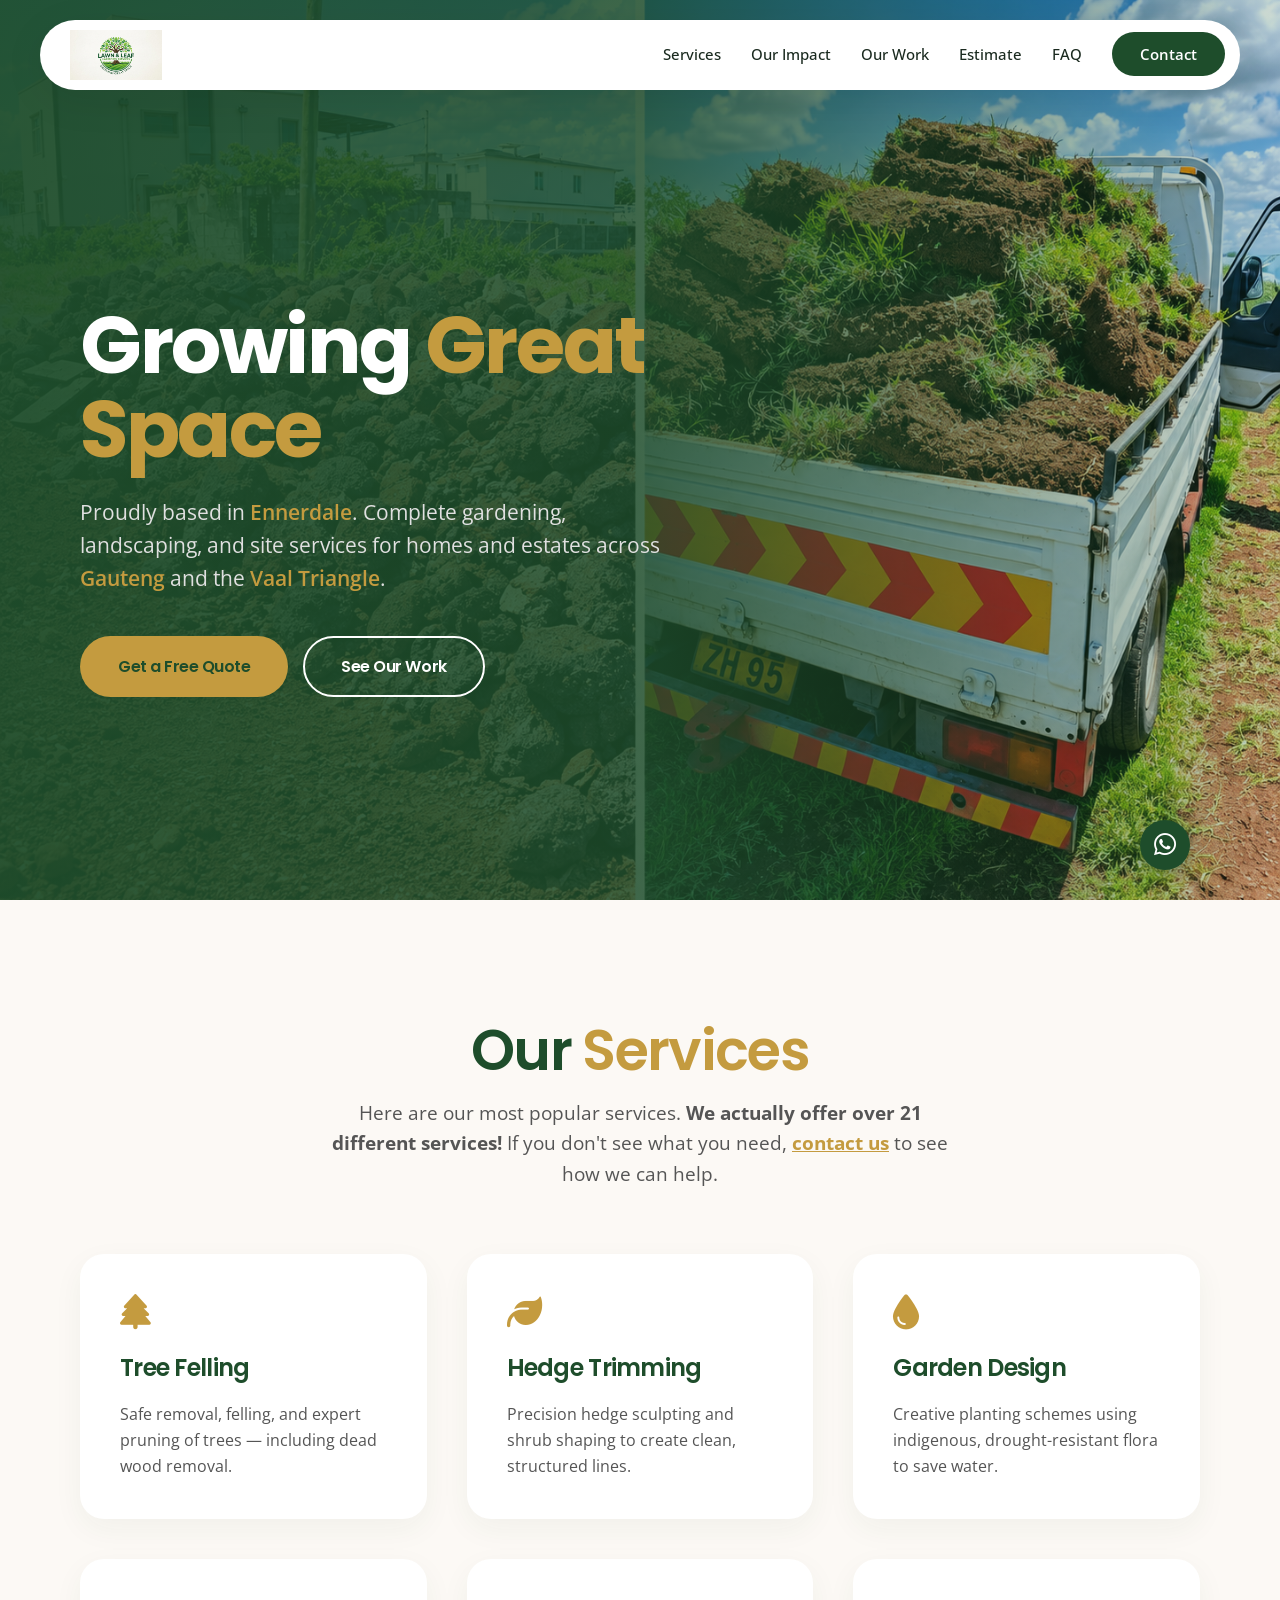
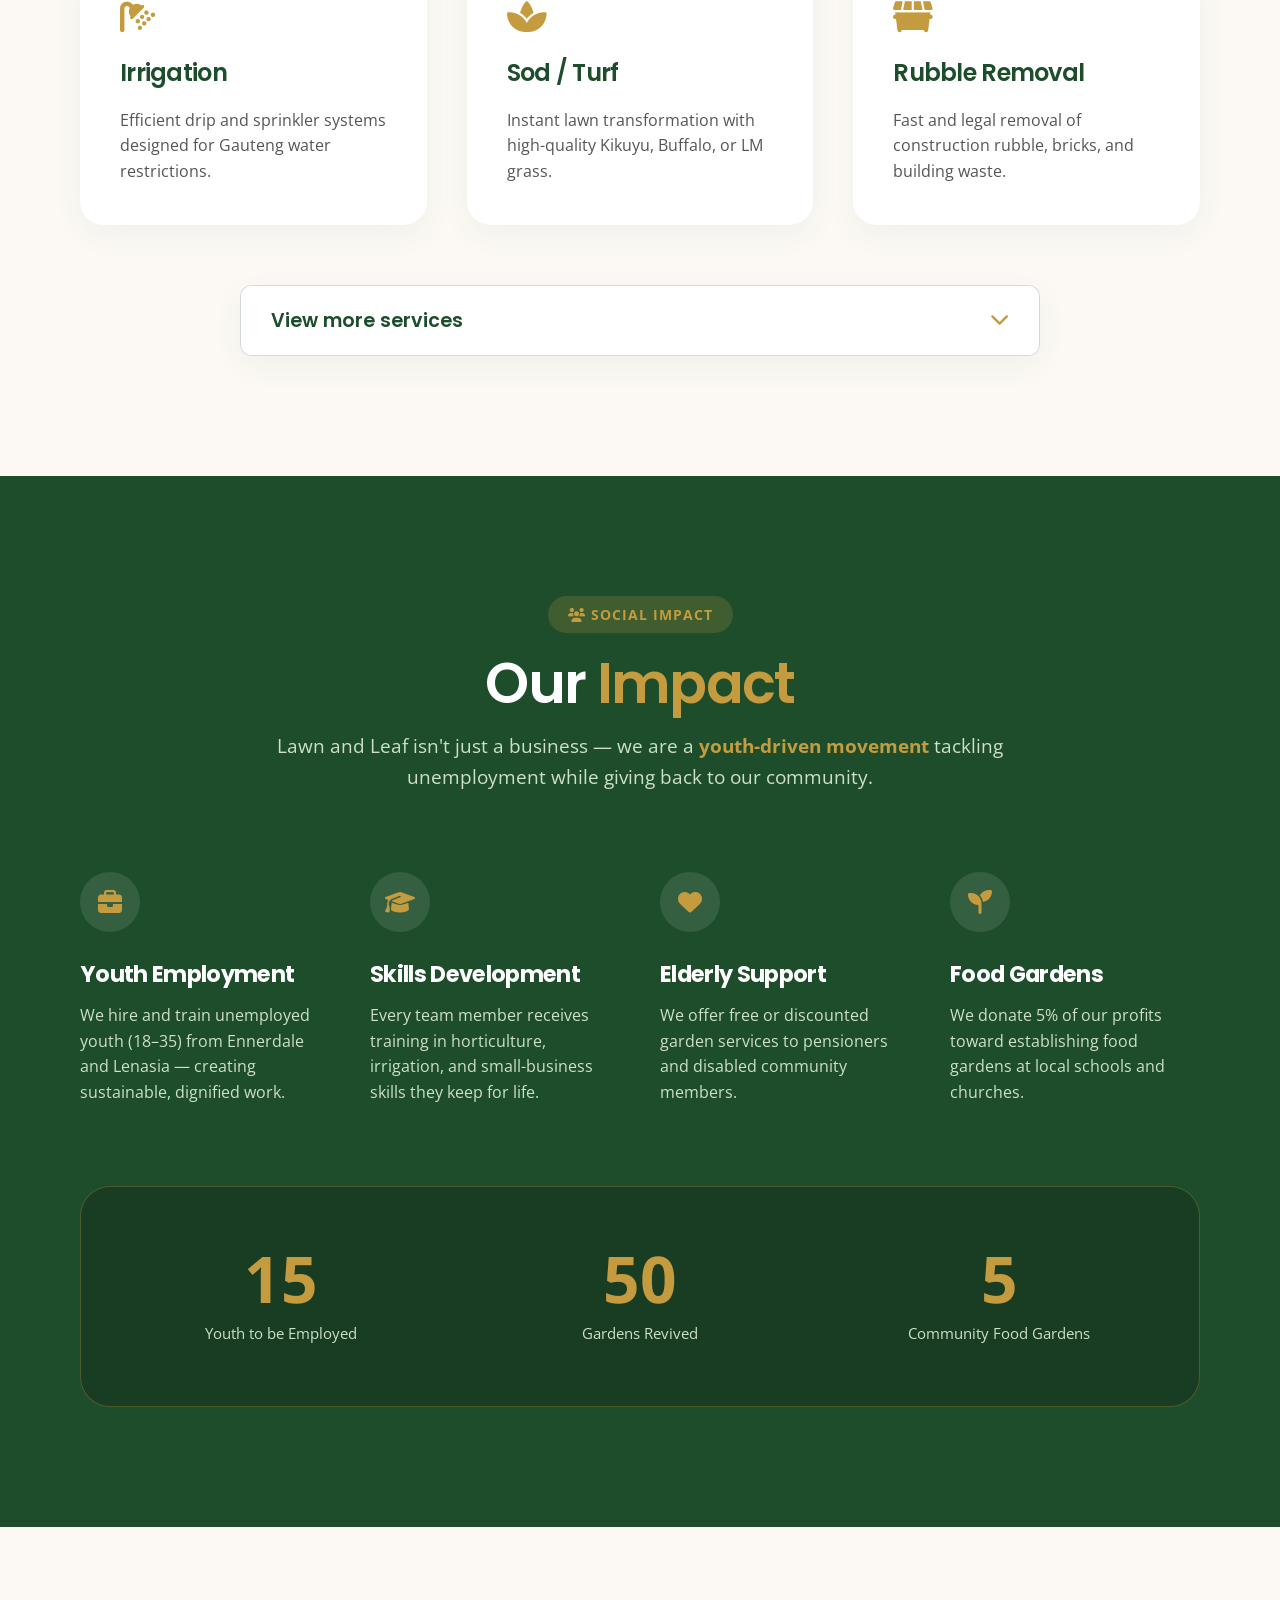
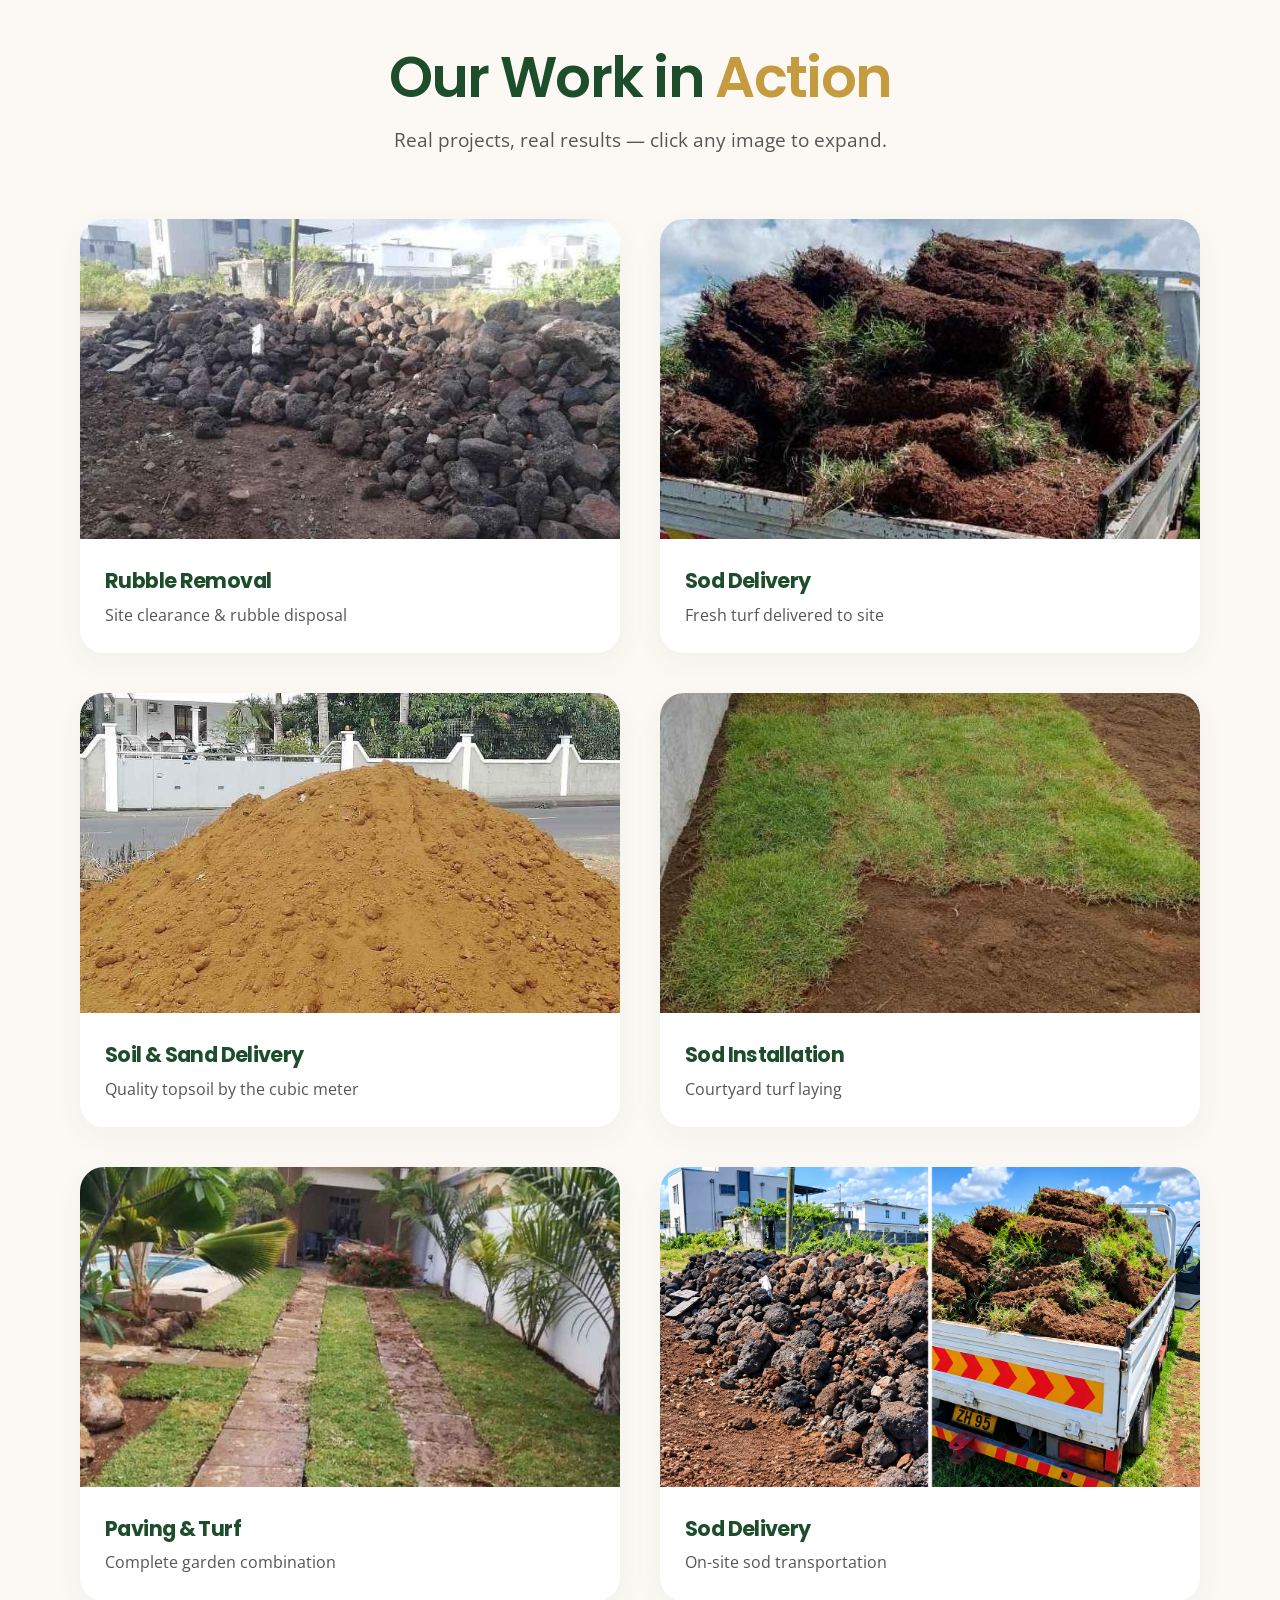
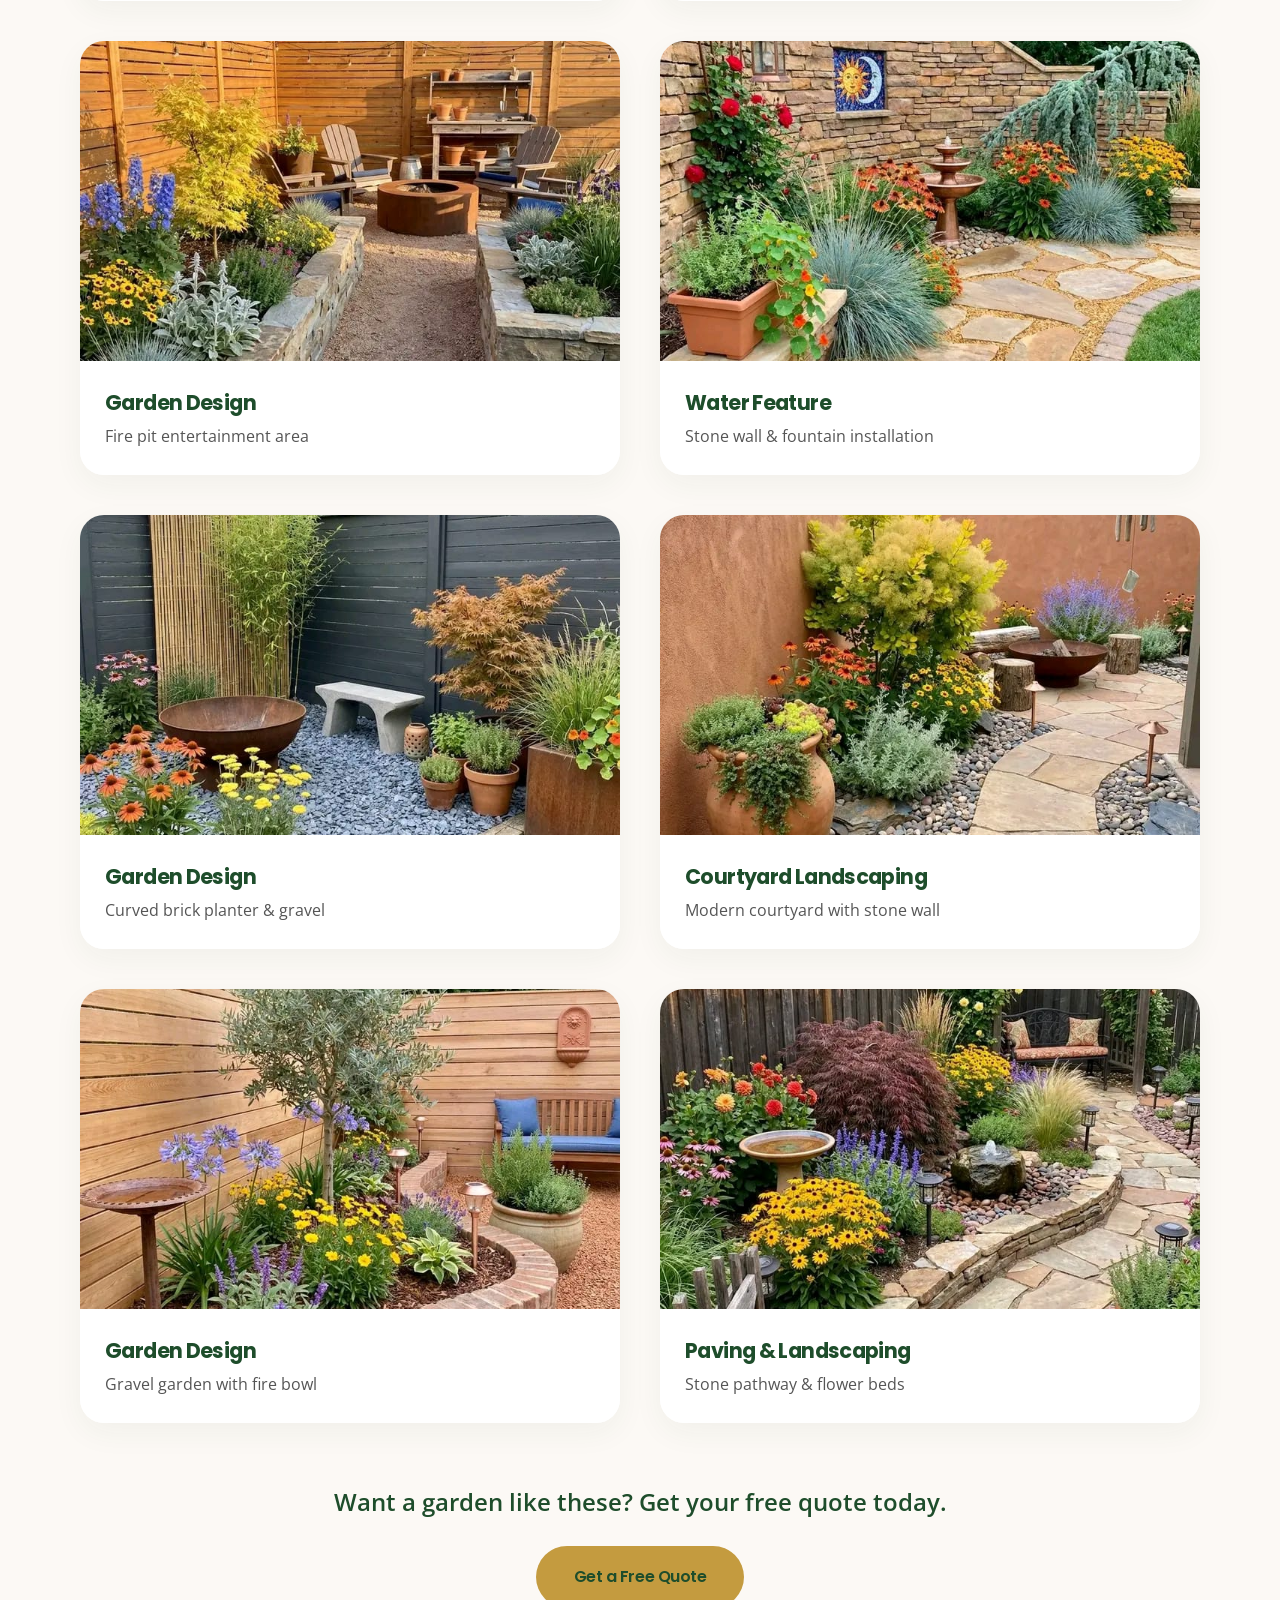
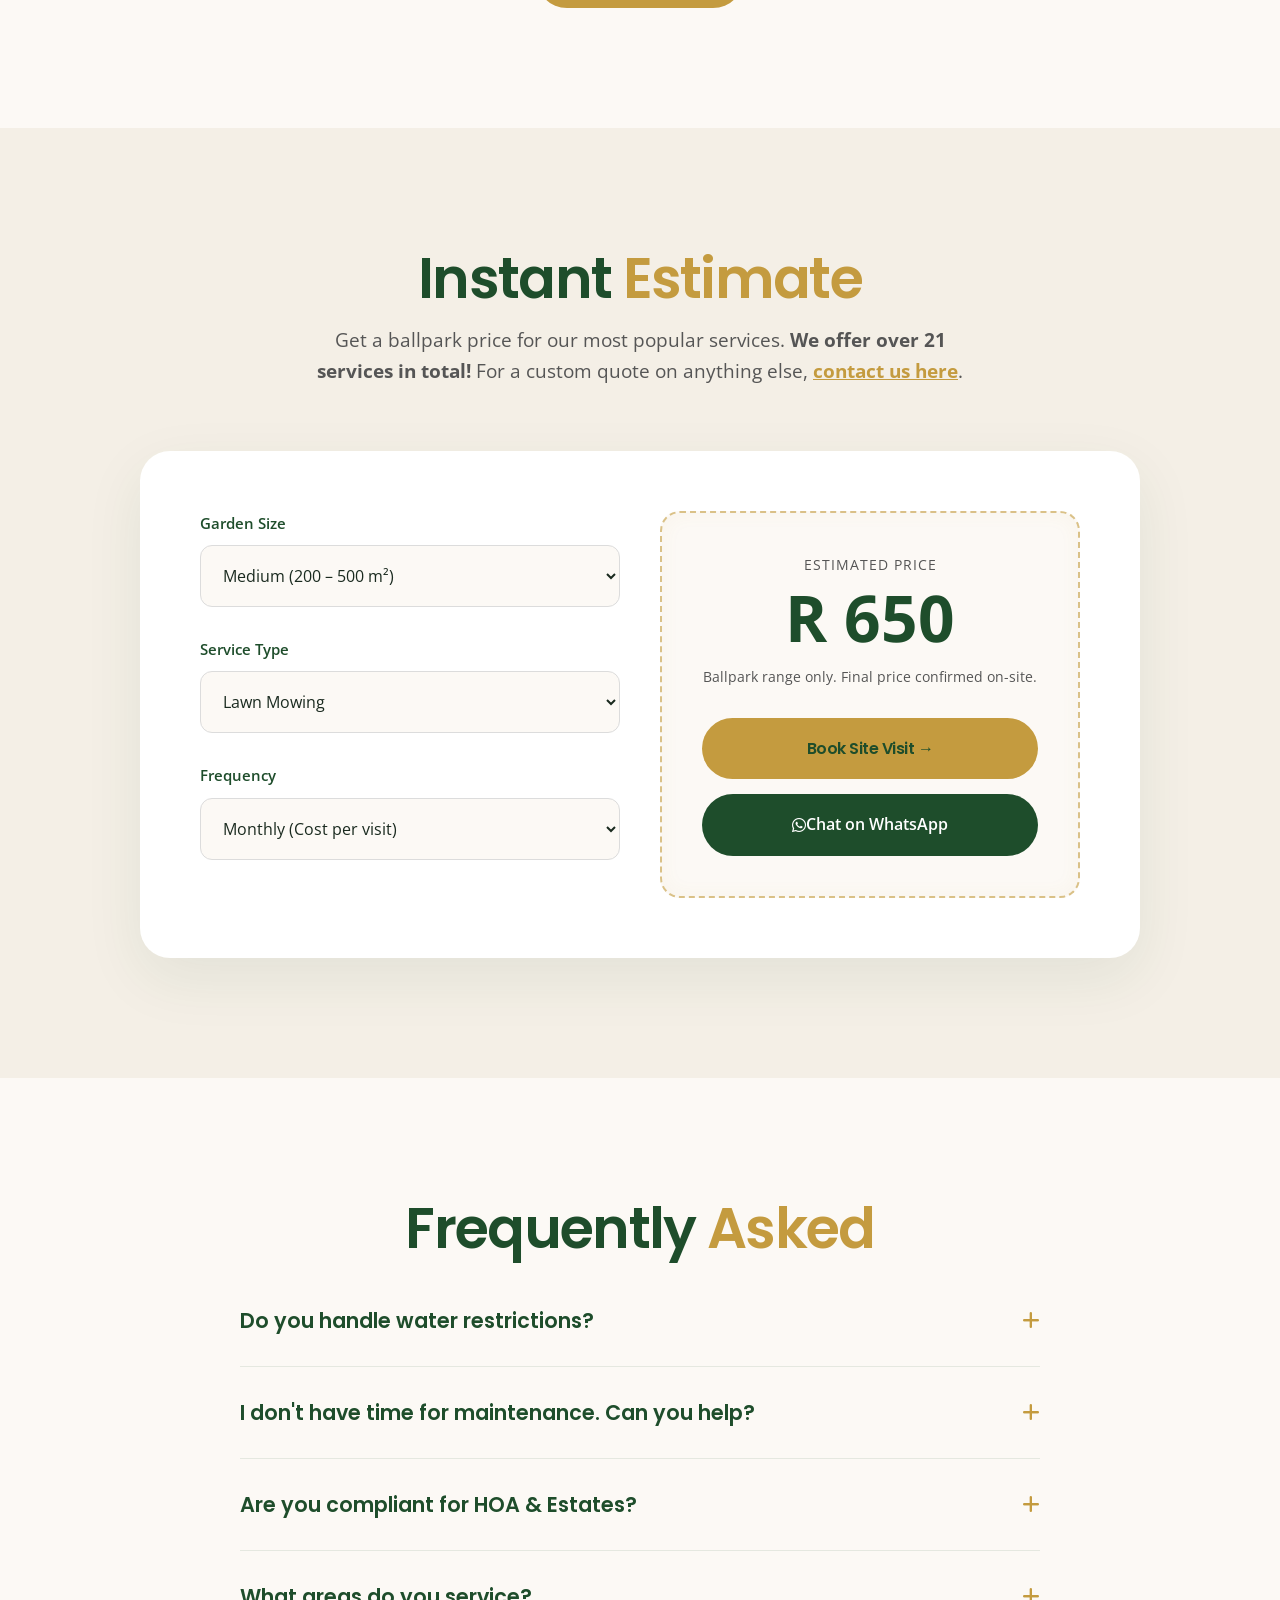
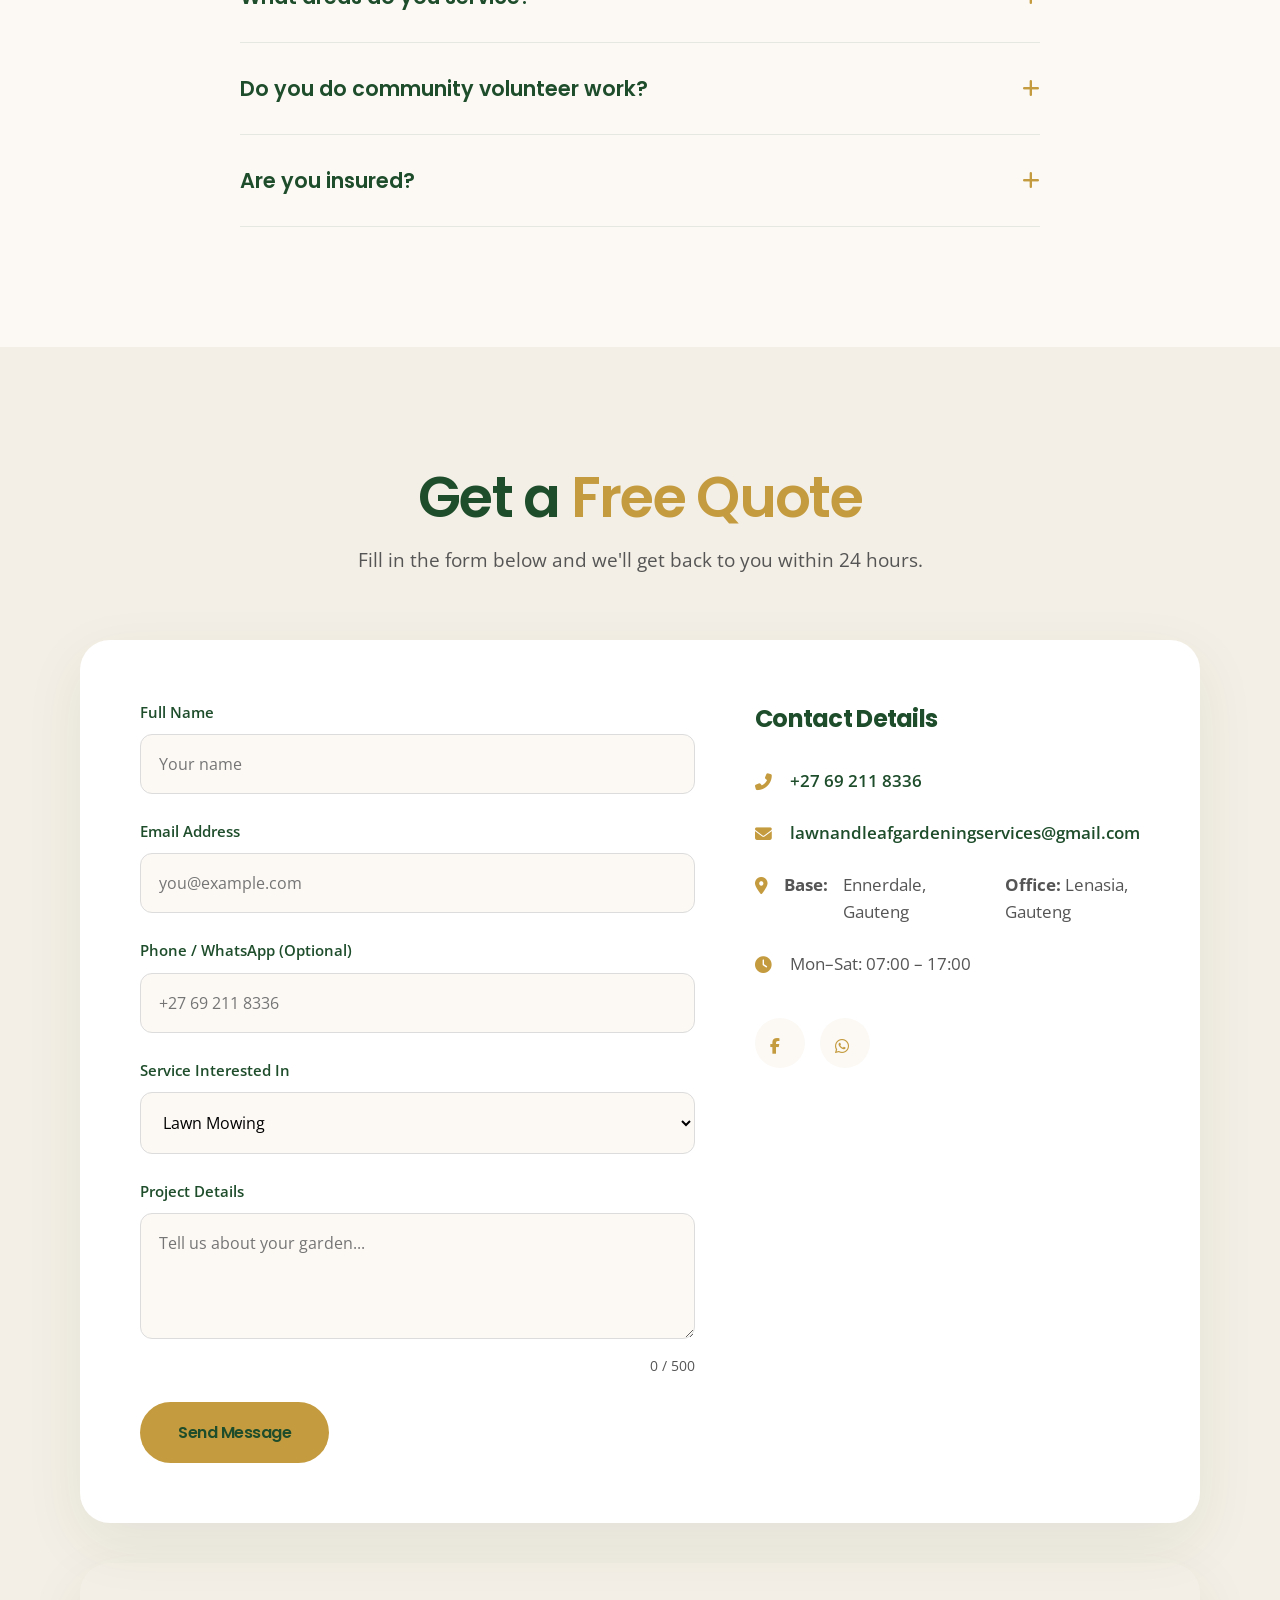
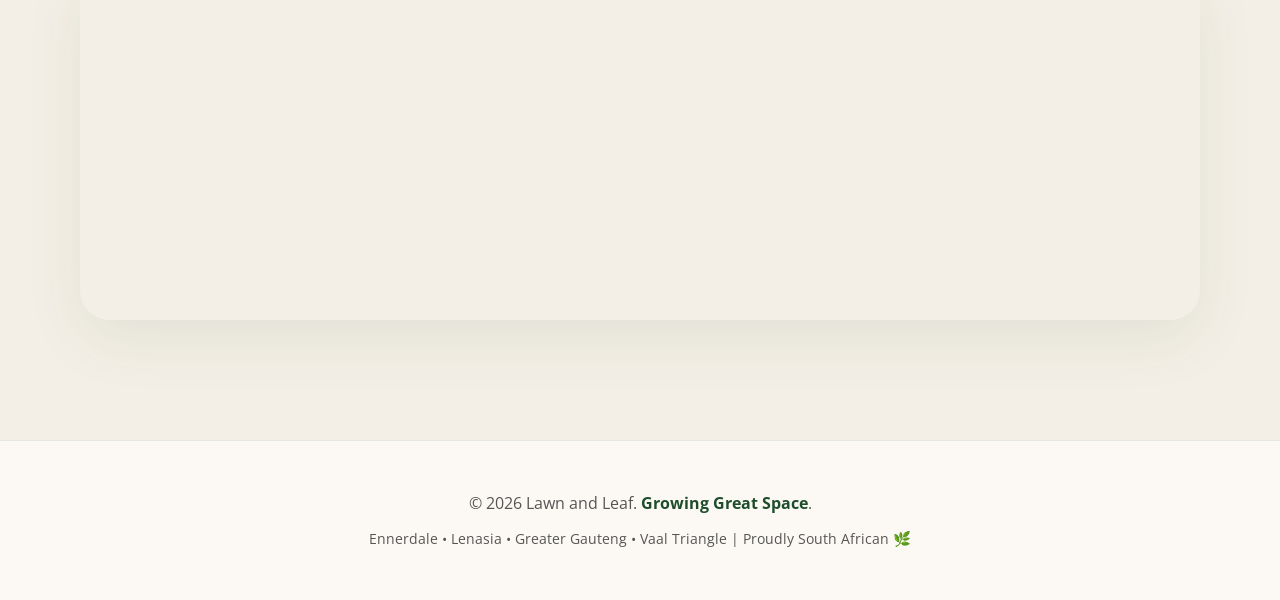
==== commit 1fb2a6f4: "Applied premium UI refinements and mobile fixes" ====
--- a/index.html
+++ b/index.html
@@ -197,15 +197,18 @@
         </div>
     </section>
 
-    <!-- Gallery Section -->
+    <!-- Gallery Section (Now Clickable to Expand) -->
     <section id="gallery">
         <div class="container">
             <h2 class="section-title">Our Work in <span>Action</span></h2>
-            <p class="section-subtitle">Real projects, real results — from rubble removal to complete garden transformations.</p>
+            <p class="section-subtitle">Real projects, real results — click any image to expand.</p>
 
             <div class="portfolio-grid">
                 <div class="portfolio-item fade-in">
-                    <img src="images/rubble-removal.jpg" alt="Rubble Removal" loading="lazy" />
+                    <!-- Added target="_blank" to open image full screen -->
+                    <a href="images/rubble-removal.jpg" target="_blank">
+                        <img src="images/rubble-removal.jpg" alt="Rubble Removal" loading="lazy" />
+                    </a>
                     <div class="portfolio-caption">
                         <h3>Rubble Removal</h3>
                         <p>Site clearance & rubble disposal</p>
@@ -213,7 +216,9 @@
                 </div>
 
                 <div class="portfolio-item fade-in">
-                    <img src="images/sod-delivery.jpg" alt="Sod Delivery" loading="lazy" />
+                    <a href="images/sod-delivery.jpg" target="_blank">
+                        <img src="images/sod-delivery.jpg" alt="Sod Delivery" loading="lazy" />
+                    </a>
                     <div class="portfolio-caption">
                         <h3>Sod Delivery</h3>
                         <p>Fresh turf delivered to site</p>
@@ -221,7 +226,9 @@
                 </div>
 
                 <div class="portfolio-item fade-in">
-                    <img src="images/soil-sand.jpg" alt="Soil & Sand Delivery" loading="lazy" />
+                    <a href="images/soil-sand.jpg" target="_blank">
+                        <img src="images/soil-sand.jpg" alt="Soil & Sand Delivery" loading="lazy" />
+                    </a>
                     <div class="portfolio-caption">
                         <h3>Soil & Sand Delivery</h3>
                         <p>Quality topsoil by the cubic meter</p>
@@ -229,7 +236,9 @@
                 </div>
 
                 <div class="portfolio-item fade-in">
-                    <img src="images/sod-installation.jpg" alt="Sod Installation" loading="lazy" />
+                    <a href="images/sod-installation.jpg" target="_blank">
+                        <img src="images/sod-installation.jpg" alt="Sod Installation" loading="lazy" />
+                    </a>
                     <div class="portfolio-caption">
                         <h3>Sod Installation</h3>
                         <p>Courtyard turf laying</p>
@@ -237,7 +246,9 @@
                 </div>
 
                 <div class="portfolio-item fade-in">
-                    <img src="images/paving-turf.jpg" alt="Paving & Turf Combo" loading="lazy" />
+                    <a href="images/paving-turf.jpg" target="_blank">
+                        <img src="images/paving-turf.jpg" alt="Paving & Turf Combo" loading="lazy" />
+                    </a>
                     <div class="portfolio-caption">
                         <h3>Paving & Turf</h3>
                         <p>Complete garden combination</p>
@@ -245,7 +256,9 @@
                 </div>
 
                 <div class="portfolio-item fade-in">
-                    <img src="images/sod-delivery-2.jpg" alt="Sod Delivery 2" loading="lazy" />
+                    <a href="images/sod-delivery-2.jpg" target="_blank">
+                        <img src="images/sod-delivery-2.jpg" alt="Sod Delivery 2" loading="lazy" />
+                    </a>
                     <div class="portfolio-caption">
                         <h3>Sod Delivery</h3>
                         <p>On-site sod transportation</p>
@@ -253,7 +266,9 @@
                 </div>
 
                 <div class="portfolio-item fade-in">
-                    <img src="images/firepit-garden.jpg" alt="Fire Pit Garden" loading="lazy" />
+                    <a href="images/firepit-garden.jpg" target="_blank">
+                        <img src="images/firepit-garden.jpg" alt="Fire Pit Garden" loading="lazy" />
+                    </a>
                     <div class="portfolio-caption">
                         <h3>Garden Design</h3>
                         <p>Fire pit entertainment area</p>
@@ -261,7 +276,9 @@
                 </div>
 
                 <div class="portfolio-item fade-in">
-                    <img src="images/stone-water-feature.jpg" alt="Stone Wall & Water Feature" loading="lazy" />
+                    <a href="images/stone-water-feature.jpg" target="_blank">
+                        <img src="images/stone-water-feature.jpg" alt="Stone Wall & Water Feature" loading="lazy" />
+                    </a>
                     <div class="portfolio-caption">
                         <h3>Water Feature</h3>
                         <p>Stone wall & fountain installation</p>
@@ -269,7 +286,9 @@
                 </div>
 
                 <div class="portfolio-item fade-in">
-                    <img src="images/curved-garden.jpg" alt="Curved Brick Garden" loading="lazy" />
+                    <a href="images/curved-garden.jpg" target="_blank">
+                        <img src="images/curved-garden.jpg" alt="Curved Brick Garden" loading="lazy" />
+                    </a>
                     <div class="portfolio-caption">
                         <h3>Garden Design</h3>
                         <p>Curved brick planter & gravel</p>
@@ -277,7 +296,9 @@
                 </div>
 
                 <div class="portfolio-item fade-in">
-                    <img src="images/modern-courtyard.jpg" alt="Modern Courtyard" loading="lazy" />
+                    <a href="images/modern-courtyard.jpg" target="_blank">
+                        <img src="images/modern-courtyard.jpg" alt="Modern Courtyard" loading="lazy" />
+                    </a>
                     <div class="portfolio-caption">
                         <h3>Courtyard Landscaping</h3>
                         <p>Modern courtyard with stone wall</p>
@@ -285,7 +306,9 @@
                 </div>
 
                 <div class="portfolio-item fade-in">
-                    <img src="images/gravel-firebowl.jpg" alt="Gravel Garden with Fire Bowl" loading="lazy" />
+                    <a href="images/gravel-firebowl.jpg" target="_blank">
+                        <img src="images/gravel-firebowl.jpg" alt="Gravel Garden with Fire Bowl" loading="lazy" />
+                    </a>
                     <div class="portfolio-caption">
                         <h3>Garden Design</h3>
                         <p>Gravel garden with fire bowl</p>
@@ -293,7 +316,9 @@
                 </div>
 
                 <div class="portfolio-item fade-in">
-                    <img src="images/stone-pathway.jpg" alt="Stone Pathway Garden" loading="lazy" />
+                    <a href="images/stone-pathway.jpg" target="_blank">
+                        <img src="images/stone-pathway.jpg" alt="Stone Pathway Garden" loading="lazy" />
+                    </a>
                     <div class="portfolio-caption">
                         <h3>Paving & Landscaping</h3>
                         <p>Stone pathway & flower beds</p>
@@ -519,4 +544,4 @@
 
     <script src="script.js"></script>
 </body>
-</html>
+</html>
--- a/style.css
+++ b/style.css
@@ -1,5 +1,5 @@
 /* ============================================================
-   Lawn and Leaf — "Daylight" Layout + Lawn & Leaf Colors
+   Lawn and Leaf — Premium "Daylight" Layout + Mobile Optimized
 ============================================================ */
 
 * { margin: 0; padding: 0; box-sizing: border-box; }
@@ -78,7 +78,7 @@
 }
 
 .logo { display: flex; align-items: center; }
-.header-logo { height: 45px; width: auto; object-fit: contain; }
+.header-logo { height: 50px; width: auto; object-fit: contain; transition: height 0.3s ease; }
 
 nav ul { display: flex; gap: 30px; align-items: center; }
 nav ul li a {
@@ -122,7 +122,8 @@
 }
 .btn-primary:hover {
     background-color: #b0882e;
-    transform: translateY(-2px);
+    transform: translateY(-3px);
+    box-shadow: 0 10px 20px rgba(196, 155, 63, 0.2);
 }
 .btn-secondary {
     background: transparent;
@@ -132,6 +133,7 @@
 .btn-secondary:hover {
     background: var(--brand-green);
     color: white;
+    transform: translateY(-3px);
 }
 .btn-whatsapp-inline {
     background: var(--brand-green);
@@ -174,7 +176,21 @@
 }
 
 #hero .container { position: relative; z-index: 2; width: 100%; }
-.hero-content { max-width: 800px; margin: 0; text-align: left; }
+
+/* NEW HERO ANIMATION */
+.hero-content { 
+    max-width: 800px; 
+    margin: 0; 
+    text-align: left; 
+    animation: slideUpFade 1.2s ease-out forwards;
+    opacity: 0;
+    transform: translateY(40px);
+}
+
+@keyframes slideUpFade {
+    to { opacity: 1; transform: translateY(0); }
+}
+
 .hero-content h2 {
     font-size: 5rem;
     margin-bottom: 25px;
@@ -291,7 +307,7 @@
 
 .full-services-content.active {
     max-height: 1200px;
-    padding: 15px 30px;
+    padding: 20px 30px;
     border-top: 1px solid rgba(30, 77, 43, 0.1);
 }
 
@@ -304,18 +320,20 @@
 .full-services-content li {
     font-size: 1rem;
     color: var(--text-muted);
-    padding-left: 15px;
+    padding-left: 25px;
     position: relative;
 }
 
+/* Tiny gold leaf icon for each service */
 .full-services-content li::before {
-    content: '•';
+    content: '\f06c'; /* FontAwesome Leaf icon */
+    font-family: 'Font Awesome 6 Free';
+    font-weight: 900;
     color: var(--brand-gold);
-    font-weight: bold;
     position: absolute;
     left: 0;
-    font-size: 1.2rem;
-    top: -2px;
+    font-size: 0.9rem;
+    top: 3px;
 }
 
 /* ============ IMPACT ============ */
@@ -414,14 +432,21 @@
     transform: translateY(-8px);
     box-shadow: 0 20px 40px rgba(30, 77, 43, 0.15);
 }
+
+.portfolio-item a {
+    display: block;
+    cursor: pointer;
+    overflow: hidden; /* Ensures the zoomed image stays inside the rounded corners */
+}
+
 .portfolio-item img {
     width: 100%;
     height: 320px;
     object-fit: cover;
-    transition: transform 0.6s ease; 
+    transition: transform 0.6s cubic-bezier(0.25, 0.46, 0.45, 0.94); /* Premium smooth zoom */
 }
 .portfolio-item:hover img { 
-    transform: scale(1.05); 
+    transform: scale(1.08); 
 }
 .portfolio-caption {
     padding: 25px;
@@ -475,6 +500,7 @@
 }
 .calc-form select:focus { border-color: var(--brand-gold); }
 
+/* PREMIUM PRICE BOX */
 .calc-result {
     background: var(--bg-main);
     color: var(--text-dark);
@@ -484,7 +510,8 @@
     display: flex;
     flex-direction: column;
     justify-content: center;
-    border: 2px solid var(--brand-gold);
+    border: 2px dashed rgba(196, 155, 63, 0.6); /* Dashed ticket effect */
+    box-shadow: inset 0 0 20px rgba(196, 155, 63, 0.05);
 }
 .calc-label {
     font-size: 0.9rem;
@@ -593,7 +620,7 @@
     transition: all 0.2s;
     color: var(--brand-green);
 }
-.social-links a:hover { background: var(--brand-green); color: white; }
+.social-links a:hover { background: var(--brand-green); color: white; transform: translateY(-3px); }
 .map-wrapper { border-radius: 30px; overflow: hidden; box-shadow: 0 20px 60px rgba(30, 77, 43, 0.08); }
 
 /* ============ FOOTER ============ */
@@ -630,7 +657,7 @@
     box-shadow: 0 4px 15px rgba(196, 155, 63, 0.4);
 }
 #back-to-top.show { opacity: 1; visibility: visible; }
-#back-to-top:hover { background: var(--brand-green); color: white; }
+#back-to-top:hover { background: var(--brand-green); color: white; transform: translateY(-3px); }
 
 .whatsapp-float {
     position: fixed;
@@ -649,7 +676,7 @@
     transition: all 0.3s;
     box-shadow: 0 4px 15px rgba(30, 77, 43, 0.4);
 }
-.whatsapp-float:hover { background: var(--brand-gold); color: var(--brand-green); transform: scale(1.05); }
+.whatsapp-float:hover { background: var(--brand-gold); color: var(--brand-green); transform: translateY(-3px) scale(1.05); }
 .whatsapp-tooltip { display: none; }
 
 /* ============ ANIMATIONS ============ */
@@ -660,7 +687,7 @@
 }
 .fade-in.active { opacity: 1; transform: translateY(0); }
 
-/* ============ RESPONSIVE ============ */
+/* ============ RESPONSIVE (Mobile Optimizations) ============ */
 @media screen and (max-width: 900px) {
     .calculator-wrapper { grid-template-columns: 1fr; padding: 40px; }
     .contact-wrapper { grid-template-columns: 1fr; padding: 40px; gap: 50px; }
@@ -675,6 +702,7 @@
     .section-title { font-size: 2.5rem; }
     .menu-toggle { display: block; }
     
+    /* Mobile Floating Header Adjustments */
     header.floating-header {
         top: 10px;
         width: 95%;
@@ -682,6 +710,8 @@
         border-radius: 20px;
     }
     
+    .header-logo { height: 35px; }
+
     nav {
         display: none;
         position: absolute;
@@ -709,7 +739,6 @@
         grid-template-columns: 1fr;
     }
 
-    .header-logo { height: 35px; }
     .whatsapp-float { right: 85px; bottom: 30px; width: 45px; height: 45px; font-size: 1.4rem; }
     #back-to-top { width: 45px; height: 45px; right: 20px; bottom: 30px; }
 }
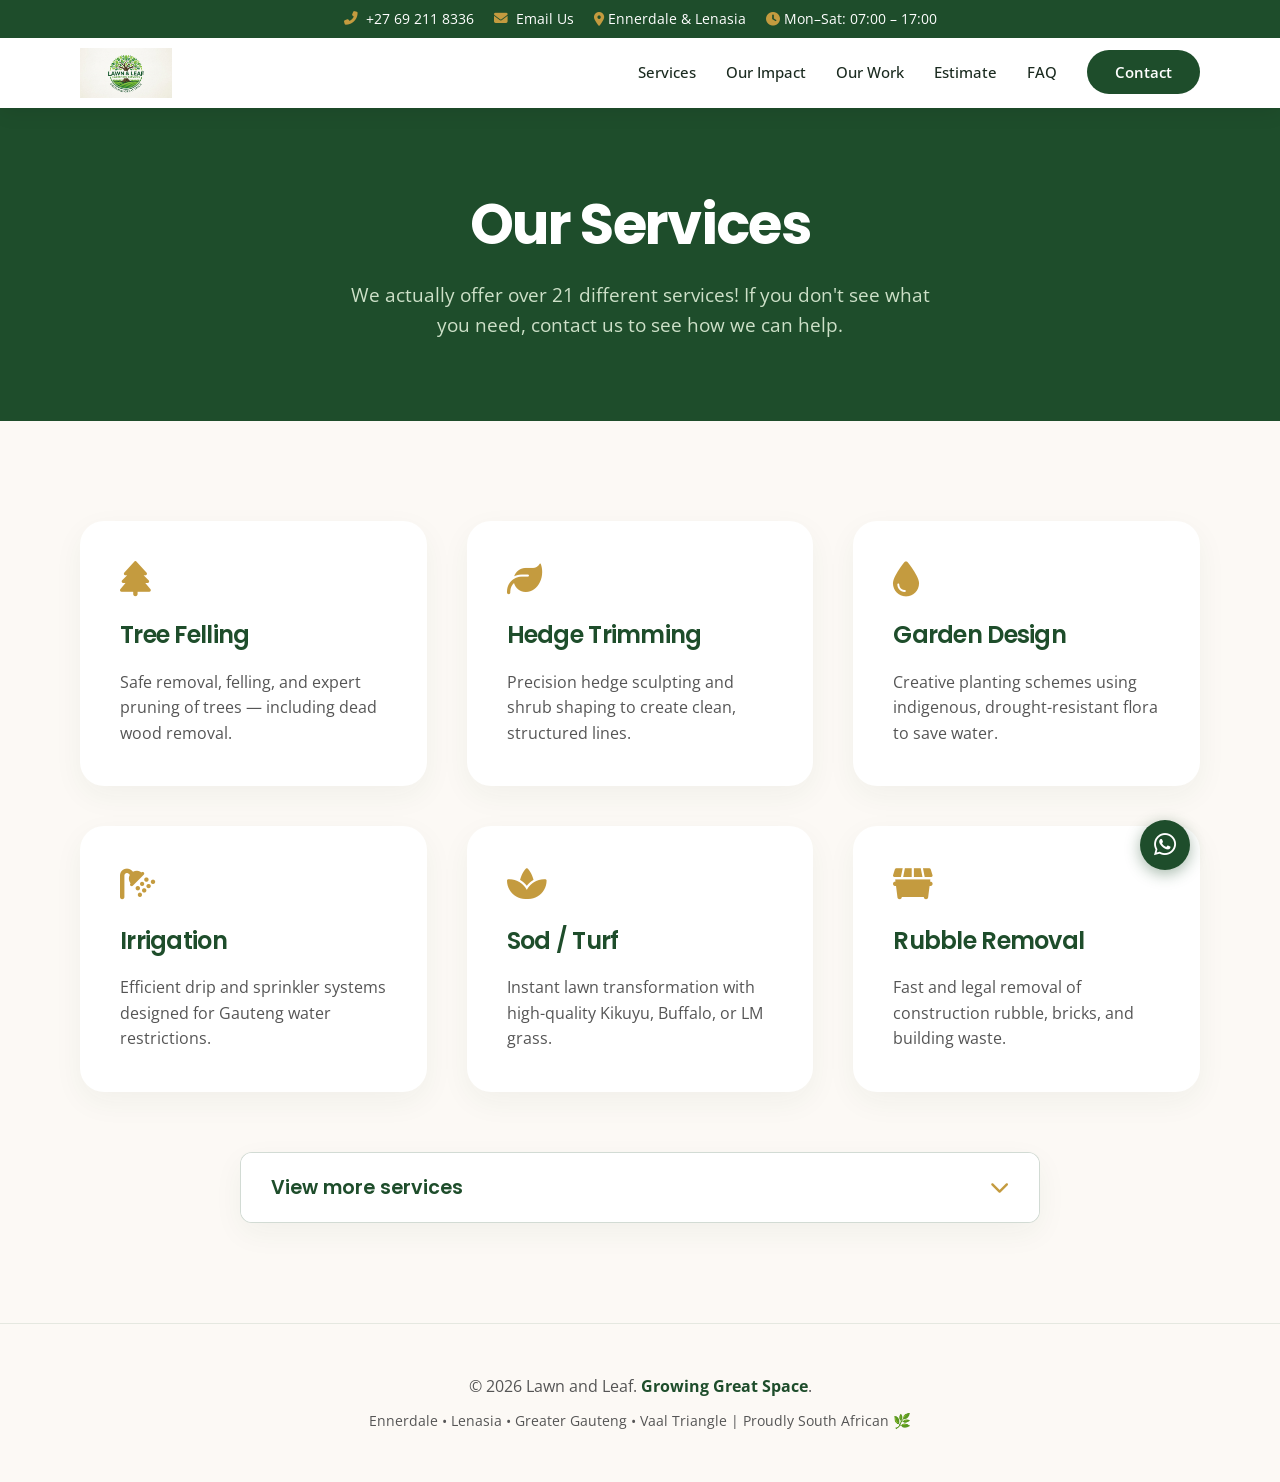
==== commit e0a6c1d4: "Refactor: Converted to multi-page architecture, fixed sticky header, added contact info bar" ====
--- a/index.html
+++ b/index.html
@@ -3,78 +3,52 @@
 <head>
     <meta charset="UTF-8" />
     <meta name="viewport" content="width=device-width, initial-scale=1.0" />
-
-    <title>Lawn and Leaf | Gardening, Landscaping & Site Services in Gauteng</title>
-    <meta name="description" content="Professional water-wise gardening, landscaping, tree felling, rubble removal & site services in Ennerdale, Lenasia, Vaal Triangle & Greater Gauteng. Growing Great Space while uplifting local youth." />
-    
-    <!-- Google Fonts -->
+    <title>Our Services | Lawn and Leaf</title>
     <link rel="preconnect" href="https://fonts.googleapis.com">
     <link rel="preconnect" href="https://fonts.gstatic.com" crossorigin>
     <link href="https://fonts.googleapis.com/css2?family=Open+Sans:wght@400;600&family=Poppins:wght@400;500;600;700&display=swap" rel="stylesheet">
-
-    <!-- Font Awesome -->
     <link rel="stylesheet" href="https://cdnjs.cloudflare.com/ajax/libs/font-awesome/6.4.0/css/all.min.css" />
-
     <link rel="stylesheet" href="style.css" />
-    
-    <noscript>
-        <style>
-            .fade-in { opacity: 1 !important; transform: none !important; }
-        </style>
-    </noscript>
 </head>
 <body>
-
     <div id="toast"></div>
 
-    <!-- FLOATING PILL HEADER -->
-    <header class="floating-header">
-        <div class="nav-container">
-            <div class="logo">
-                <img src="images/logo.png" alt="Lawn and Leaf Gardening Services Logo" class="header-logo" />
-            </div>
-            
-            <nav id="navbar">
-                <ul>
-                    <li><a href="#services">Services</a></li>
-                    <li><a href="#impact">Our Impact</a></li>
-                    <li><a href="#gallery">Our Work</a></li>
-                    <li><a href="#calculator">Estimate</a></li>
-                    <li><a href="#faq">FAQ</a></li>
-                    <li><a href="#contact" class="nav-cta">Contact</a></li>
-                </ul>
-            </nav>
-            <div class="menu-toggle" id="mobile-menu">
-                <i class="fas fa-bars"></i>
+    <header class="site-header">
+        <div class="top-info-bar">
+            <a href="tel:+27692118336"><i class="fas fa-phone-alt"></i> +27 69 211 8336</a>
+            <a href="mailto:lawnandleafgardeningservices@gmail.com"><i class="fas fa-envelope"></i> Email Us</a>
+            <span><i class="fas fa-map-marker-alt"></i> Ennerdale & Lenasia</span>
+            <span><i class="fas fa-clock"></i> Mon–Sat: 07:00 – 17:00</span>
+        </div>
+        <div class="navbar-wrapper">
+            <div class="nav-container">
+                <div class="logo">
+                    <a href="index.html"><img src="images/logo.png" alt="Lawn and Leaf Logo" class="header-logo" /></a>
+                </div>
+                <nav id="navbar">
+                    <ul>
+                        <li><a href="services.html">Services</a></li>
+                        <li><a href="impact.html">Our Impact</a></li>
+                        <li><a href="gallery.html">Our Work</a></li>
+                        <li><a href="calculator.html">Estimate</a></li>
+                        <li><a href="faq.html">FAQ</a></li>
+                        <li><a href="contact.html" class="nav-cta">Contact</a></li>
+                    </ul>
+                </nav>
+                <div class="menu-toggle" id="mobile-menu"><i class="fas fa-bars"></i></div>
             </div>
         </div>
     </header>
 
-    <!-- Hero Section -->
-    <section id="hero">
-        <!-- Animated Background -->
-        <div class="hero-bg"></div>
-        
-        <div class="hero-overlay"></div>
+    <div class="page-header">
         <div class="container">
-            <div class="hero-content">
-                <h2>Growing <span>Great Space</span></h2>
-                <p>Proudly based in <strong>Ennerdale</strong>. Complete gardening, landscaping, and site services for homes and estates across <strong>Gauteng</strong> and the <strong>Vaal Triangle</strong>.</p>
-                <div class="hero-buttons">
-                    <a href="#contact" class="btn-primary">Get a Free Quote</a>
-                    <a href="#gallery" class="btn-secondary">See Our Work</a>
-                </div>
-            </div>
+            <h1>Our Services</h1>
+            <p>We actually offer over 21 different services! If you don't see what you need, contact us to see how we can help.</p>
         </div>
-    </section>
+    </div>
 
-    <!-- Services Section -->
-    <section id="services">
+    <section id="services" class="section-padding">
         <div class="container">
-            <h2 class="section-title">Our <span>Services</span></h2>
-            <p class="section-subtitle">Here are our most popular services. <strong>We actually offer over 21 different services!</strong> If you don't see what you need, <a href="#contact" style="color: var(--brand-gold); font-weight: bold; text-decoration: underline;">contact us</a> to see how we can help.</p>
-            
-            <!-- The 6 Main Cards -->
             <div class="service-grid">
                 <div class="service-card fade-in">
                     <i class="fas fa-tree"></i>
@@ -108,12 +82,10 @@
                 </div>
             </div>
 
-            <!-- The "View More" Accordion Box -->
             <div class="full-services-box fade-in">
                 <button class="toggle-services-btn" id="toggle-services">
                     View more services <i class="fas fa-chevron-down"></i>
                 </button>
-                
                 <div class="full-services-content" id="full-services-list">
                     <ul>
                         <li>Tree Felling & Pruning</li>
@@ -140,386 +112,6 @@
                     </ul>
                 </div>
             </div>
-
-        </div>
-    </section>
-
-    <!-- Impact Section -->
-    <section id="impact">
-        <div class="container">
-            <div class="impact-header">
-                <div class="impact-badge">
-                    <i class="fas fa-users"></i> Social Impact
-                </div>
-                <h2 class="section-title">Our <span>Impact</span></h2>
-                <p class="impact-intro">
-                    Lawn and Leaf isn't just a business — we are a <strong>youth-driven movement</strong> tackling unemployment while giving back to our community.
-                </p>
-            </div>
-
-            <div class="impact-grid">
-                <div class="impact-card fade-in">
-                    <div class="impact-icon-wrap"><i class="fas fa-briefcase"></i></div>
-                    <h3>Youth Employment</h3>
-                    <p>We hire and train unemployed youth (18–35) from Ennerdale and Lenasia — creating sustainable, dignified work.</p>
-                </div>
-                <div class="impact-card fade-in">
-                    <div class="impact-icon-wrap"><i class="fas fa-graduation-cap"></i></div>
-                    <h3>Skills Development</h3>
-                    <p>Every team member receives training in horticulture, irrigation, and small-business skills they keep for life.</p>
-                </div>
-                <div class="impact-card fade-in">
-                    <div class="impact-icon-wrap"><i class="fas fa-heart"></i></div>
-                    <h3>Elderly Support</h3>
-                    <p>We offer free or discounted garden services to pensioners and disabled community members.</p>
-                </div>
-                <div class="impact-card fade-in">
-                    <div class="impact-icon-wrap"><i class="fas fa-seedling"></i></div>
-                    <h3>Food Gardens</h3>
-                    <p>We donate 5% of our profits toward establishing food gardens at local schools and churches.</p>
-                </div>
-            </div>
-
-            <div class="impact-impact-bar fade-in">
-                <div class="impact-stat">
-                    <span class="impact-number" data-target="15">0</span>
-                    <span class="impact-label">Youth to be Employed</span>
-                </div>
-                <div class="impact-stat">
-                    <span class="impact-number" data-target="50">0</span>
-                    <span class="impact-label">Gardens Revived</span>
-                </div>
-                <div class="impact-stat">
-                    <span class="impact-number" data-target="5">0</span>
-                    <span class="impact-label">Community Food Gardens</span>
-                </div>
-            </div>
-        </div>
-    </section>
-
-    <!-- Gallery Section (Now Clickable to Expand) -->
-    <section id="gallery">
-        <div class="container">
-            <h2 class="section-title">Our Work in <span>Action</span></h2>
-            <p class="section-subtitle">Real projects, real results — click any image to expand.</p>
-
-            <div class="portfolio-grid">
-                <div class="portfolio-item fade-in">
-                    <!-- Added target="_blank" to open image full screen -->
-                    <a href="images/rubble-removal.jpg" target="_blank">
-                        <img src="images/rubble-removal.jpg" alt="Rubble Removal" loading="lazy" />
-                    </a>
-                    <div class="portfolio-caption">
-                        <h3>Rubble Removal</h3>
-                        <p>Site clearance & rubble disposal</p>
-                    </div>
-                </div>
-
-                <div class="portfolio-item fade-in">
-                    <a href="images/sod-delivery.jpg" target="_blank">
-                        <img src="images/sod-delivery.jpg" alt="Sod Delivery" loading="lazy" />
-                    </a>
-                    <div class="portfolio-caption">
-                        <h3>Sod Delivery</h3>
-                        <p>Fresh turf delivered to site</p>
-                    </div>
-                </div>
-
-                <div class="portfolio-item fade-in">
-                    <a href="images/soil-sand.jpg" target="_blank">
-                        <img src="images/soil-sand.jpg" alt="Soil & Sand Delivery" loading="lazy" />
-                    </a>
-                    <div class="portfolio-caption">
-                        <h3>Soil & Sand Delivery</h3>
-                        <p>Quality topsoil by the cubic meter</p>
-                    </div>
-                </div>
-
-                <div class="portfolio-item fade-in">
-                    <a href="images/sod-installation.jpg" target="_blank">
-                        <img src="images/sod-installation.jpg" alt="Sod Installation" loading="lazy" />
-                    </a>
-                    <div class="portfolio-caption">
-                        <h3>Sod Installation</h3>
-                        <p>Courtyard turf laying</p>
-                    </div>
-                </div>
-
-                <div class="portfolio-item fade-in">
-                    <a href="images/paving-turf.jpg" target="_blank">
-                        <img src="images/paving-turf.jpg" alt="Paving & Turf Combo" loading="lazy" />
-                    </a>
-                    <div class="portfolio-caption">
-                        <h3>Paving & Turf</h3>
-                        <p>Complete garden combination</p>
-                    </div>
-                </div>
-
-                <div class="portfolio-item fade-in">
-                    <a href="images/sod-delivery-2.jpg" target="_blank">
-                        <img src="images/sod-delivery-2.jpg" alt="Sod Delivery 2" loading="lazy" />
-                    </a>
-                    <div class="portfolio-caption">
-                        <h3>Sod Delivery</h3>
-                        <p>On-site sod transportation</p>
-                    </div>
-                </div>
-
-                <div class="portfolio-item fade-in">
-                    <a href="images/firepit-garden.jpg" target="_blank">
-                        <img src="images/firepit-garden.jpg" alt="Fire Pit Garden" loading="lazy" />
-                    </a>
-                    <div class="portfolio-caption">
-                        <h3>Garden Design</h3>
-                        <p>Fire pit entertainment area</p>
-                    </div>
-                </div>
-
-                <div class="portfolio-item fade-in">
-                    <a href="images/stone-water-feature.jpg" target="_blank">
-                        <img src="images/stone-water-feature.jpg" alt="Stone Wall & Water Feature" loading="lazy" />
-                    </a>
-                    <div class="portfolio-caption">
-                        <h3>Water Feature</h3>
-                        <p>Stone wall & fountain installation</p>
-                    </div>
-                </div>
-
-                <div class="portfolio-item fade-in">
-                    <a href="images/curved-garden.jpg" target="_blank">
-                        <img src="images/curved-garden.jpg" alt="Curved Brick Garden" loading="lazy" />
-                    </a>
-                    <div class="portfolio-caption">
-                        <h3>Garden Design</h3>
-                        <p>Curved brick planter & gravel</p>
-                    </div>
-                </div>
-
-                <div class="portfolio-item fade-in">
-                    <a href="images/modern-courtyard.jpg" target="_blank">
-                        <img src="images/modern-courtyard.jpg" alt="Modern Courtyard" loading="lazy" />
-                    </a>
-                    <div class="portfolio-caption">
-                        <h3>Courtyard Landscaping</h3>
-                        <p>Modern courtyard with stone wall</p>
-                    </div>
-                </div>
-
-                <div class="portfolio-item fade-in">
-                    <a href="images/gravel-firebowl.jpg" target="_blank">
-                        <img src="images/gravel-firebowl.jpg" alt="Gravel Garden with Fire Bowl" loading="lazy" />
-                    </a>
-                    <div class="portfolio-caption">
-                        <h3>Garden Design</h3>
-                        <p>Gravel garden with fire bowl</p>
-                    </div>
-                </div>
-
-                <div class="portfolio-item fade-in">
-                    <a href="images/stone-pathway.jpg" target="_blank">
-                        <img src="images/stone-pathway.jpg" alt="Stone Pathway Garden" loading="lazy" />
-                    </a>
-                    <div class="portfolio-caption">
-                        <h3>Paving & Landscaping</h3>
-                        <p>Stone pathway & flower beds</p>
-                    </div>
-                </div>
-            </div>
-
-            <div class="portfolio-cta">
-                <p>Want a garden like these? Get your free quote today.</p>
-                <a href="#contact" class="btn-primary">Get a Free Quote</a>
-            </div>
-        </div>
-    </section>
-
-    <!-- Calculator Section -->
-    <section id="calculator">
-        <div class="container">
-            <h2 class="section-title">Instant <span>Estimate</span></h2>
-            <p class="section-subtitle">Get a ballpark price for our most popular services. <strong>We offer over 21 services in total!</strong> For a custom quote on anything else, <a href="#contact" style="color: var(--brand-gold); font-weight: bold; text-decoration: underline;">contact us here</a>.</p>
-
-            <div class="calculator-wrapper fade-in">
-                <div class="calc-form">
-                    <div class="form-group">
-                        <label for="calc-size">Garden Size</label>
-                        <select id="calc-size">
-                            <option value="350">Small (under 200 m²)</option>
-                            <option value="650" selected>Medium (200 – 500 m²)</option>
-                            <option value="1100">Large (500 – 1000 m²)</option>
-                            <option value="1800">Estate / Commercial (1000+ m²)</option>
-                        </select>
-                    </div>
-                    <div class="form-group">
-                        <label for="calc-service">Service Type</label>
-                        <select id="calc-service">
-                            <option value="1">Lawn Mowing</option>
-                            <option value="1.4">Hedge Trimming</option>
-                            <option value="1.6">Tree Felling</option>
-                            <option value="2.2">Garden Design</option>
-                            <option value="1.8">Irrigation</option>
-                            <option value="2.0">Sod / Turf</option>
-                            <option value="1.6">Rubble Removal</option>
-                            <option value="1.7">Site Clearance</option>
-                        </select>
-                    </div>
-                    <div class="form-group">
-                        <label for="calc-frequency">Frequency</label>
-                        <select id="calc-frequency">
-                            <option value="1.3">Once-off</option>
-                            <option value="1.0" selected>Monthly (Cost per visit)</option>
-                            <option value="0.85">Weekly (Cost per visit)</option>
-                        </select>
-                    </div>
-                </div>
-
-                <div class="calc-result">
-                    <p class="calc-label">Estimated Price</p>
-                    <p class="calc-price">R <span id="calc-output">845</span></p>
-                    <p class="calc-note">Ballpark range only. Final price confirmed on-site.</p>
-                    <a href="#contact" class="btn-primary">Book Site Visit →</a>
-                    <a href="https://wa.me/27692118336?text=Hi%20Lawn%20and%20Leaf%2C%20I%27d%20like%20a%20quote" target="_blank" class="btn-whatsapp-inline">
-                        <i class="fab fa-whatsapp"></i> Chat on WhatsApp
-                    </a>
-                </div>
-            </div>
-        </div>
-    </section>
-
-    <!-- FAQ Section -->
-    <section id="faq">
-        <div class="container">
-            <h2 class="section-title">Frequently <span>Asked</span></h2>
-            <div class="faq-list">
-                <div class="faq-item fade-in">
-                    <button class="faq-question">
-                        Do you handle water restrictions?
-                        <i class="fas fa-plus"></i>
-                    </button>
-                    <div class="faq-answer">
-                        <p>Yes. Municipal water restrictions make it hard to maintain a garden. We use water-wise design, drip irrigation, boreholes, and mulch layering to ensure your garden thrives on minimal water.</p>
-                    </div>
-                </div>
-                <div class="faq-item fade-in">
-                    <button class="faq-question">
-                        I don't have time for maintenance. Can you help?
-                        <i class="fas fa-plus"></i>
-                    </button>
-                    <div class="faq-answer">
-                        <p>Absolutely. We offer affordable monthly and weekly maintenance plans. We handle the mowing, pruning, and weeding so you can focus on what matters.</p>
-                    </div>
-                </div>
-                <div class="faq-item fade-in">
-                    <button class="faq-question">
-                        Are you compliant for HOA & Estates?
-                        <i class="fas fa-plus"></i>
-                    </button>
-                    <div class="faq-answer">
-                        <p>Yes. We provide reliable commercial contracts for estates and HOAs, ensuring safety compliance and reporting to keep your community beautiful and fine-free.</p>
-                    </div>
-                </div>
-                <div class="faq-item fade-in">
-                    <button class="faq-question">
-                        What areas do you service?
-                        <i class="fas fa-plus"></i>
-                    </button>
-                    <div class="faq-answer">
-                        <p>We're based in <strong>Ennerdale</strong> with an office in <strong>Lenasia</strong>, serving the entire Greater Gauteng region — including Johannesburg South, Soweto, Sedibeng, the <strong>Vaal Triangle</strong>, and surrounding areas.</p>
-                    </div>
-                </div>
-                <div class="faq-item fade-in">
-                    <button class="faq-question">
-                        Do you do community volunteer work?
-                        <i class="fas fa-plus"></i>
-                    </button>
-                    <div class="faq-answer">
-                        <p>Yes! We regularly volunteer our time for free garden clean-ups at churches, schools, and community centres. If you have a community project you'd like our help with, <a href="#contact">get in touch</a>.</p>
-                    </div>
-                </div>
-                <div class="faq-item fade-in">
-                    <button class="faq-question">
-                        Are you insured?
-                        <i class="fas fa-plus"></i>
-                    </button>
-                    <div class="faq-answer">
-                        <p>Yes, Lawn and Leaf is fully insured and licensed. We also comply with all South African labor laws and safety regulations.</p>
-                    </div>
-                </div>
-            </div>
-        </div>
-    </section>
-
-    <!-- Contact Section -->
-    <section id="contact">
-        <div class="container">
-            <h2 class="section-title">Get a <span>Free Quote</span></h2>
-            <p class="section-subtitle">Fill in the form below and we'll get back to you within 24 hours.</p>
-
-            <div class="contact-wrapper fade-in">
-                <form id="contact-form" action="https://api.web3forms.com/submit" method="POST">
-                    <input type="hidden" name="access_key" value="36a8b298-edb2-4e28-834c-63ffa23e8ec4">
-
-                    <div class="form-group">
-                        <label for="name">Full Name</label>
-                        <input type="text" id="name" name="name" placeholder="Your name" required />
-                    </div>
-                    <div class="form-group">
-                        <label for="email">Email Address</label>
-                        <input type="email" id="email" name="email" placeholder="you@example.com" required />
-                    </div>
-                    <div class="form-group">
-                        <label for="phone">Phone / WhatsApp (Optional)</label>
-                        <input type="tel" id="phone" name="phone" placeholder="+27 69 211 8336" />
-                    </div>
-                    <div class="form-group">
-                        <label for="service">Service Interested In</label>
-                        <select id="service" name="service">
-                            <option>Lawn Mowing</option>
-                            <option>Hedge Trimming</option>
-                            <option>Tree Felling</option>
-                            <option>Garden Design</option>
-                            <option>Irrigation</option>
-                            <option>Sod / Turf</option>
-                            <option>Rubble Removal</option>
-                            <option>Site Clearance</option>
-                            <option>Community / Volunteer Project</option>
-                            <option>Other (See our full list of 21+ services)</option>
-                        </select>
-                    </div>
-                    <div class="form-group">
-                        <label for="message">Project Details</label>
-                        <textarea id="message" name="message" rows="4" placeholder="Tell us about your garden..." maxlength="500"></textarea>
-                        <small id="char-count">0 / 500</small>
-                    </div>
-                    <input type="text" name="_gotcha" style="display:none" />
-                    <div class="h-captcha" data-captcha="true"></div>
-                    <button type="submit" class="btn-primary">Send Message</button>
-                </form>
-
-                <div class="contact-info">
-                    <h3>Contact Details</h3>
-                    <p><i class="fas fa-phone-alt"></i> <a href="tel:+27692118336">+27 69 211 8336</a></p>
-                    <p><i class="fas fa-envelope"></i> <a href="mailto:lawnandleafgardeningservices@gmail.com">lawnandleafgardeningservices@gmail.com</a></p>
-                    <p><i class="fas fa-map-marker-alt"></i> <strong>Base:</strong> Ennerdale, Gauteng <br>
-                       <span style="padding-left:40px;"><strong>Office:</strong> Lenasia, Gauteng</span></p>
-                    <p><i class="fas fa-clock"></i> Mon–Sat: 07:00 – 17:00</p>
-
-                    <div class="social-links">
-                        <a href="https://www.facebook.com/GandMgardeningservices" aria-label="Facebook" target="_blank" rel="noopener noreferrer">
-                            <i class="fab fa-facebook-f"></i>
-                        </a>
-                        <a href="https://wa.me/27692118336" target="_blank" aria-label="WhatsApp"><i class="fab fa-whatsapp"></i></a>
-                    </div>
-                </div>
-            </div>
-
-            <div class="map-wrapper fade-in">
-                <iframe
-                    src="https://www.google.com/maps/embed?pb=!1m18!1m12!1m3!1d14319.885542353534!2d27.8255!3d-26.3255!2m3!1f0!2f0!3f0!3m2!1i1024!2i768!4f13.1!3m3!1m2!1s0x1e95a0f3b6c1a4d7%3A0x9d2c5d77f2a24f1!2sLenasia%2C%20Gauteng!5e0!3m2!1sen!2sza!4v1700000000000!5m2!1sen!2sza"
-                    width="100%" height="350" style="border:0;" allowfullscreen="" loading="lazy"
-                    referrerpolicy="no-referrer-when-downgrade">
-                </iframe>
-            </div>
         </div>
     </section>
 
@@ -530,18 +122,8 @@
         </div>
     </footer>
 
-    <button id="back-to-top" aria-label="Back to top">
-        <i class="fas fa-chevron-up"></i>
-    </button>
-
-    <a href="https://wa.me/27692118336?text=Hi%20Lawn%20and%20Leaf%2C%20I%27d%20like%20a%20quote%20for%20my%20garden"
-       target="_blank"
-       class="whatsapp-float"
-       aria-label="Chat on WhatsApp">
-        <i class="fab fa-whatsapp"></i>
-        <span class="whatsapp-tooltip">Chat with us</span>
-    </a>
-
+    <button id="back-to-top"><i class="fas fa-chevron-up"></i></button>
+    <a href="https://wa.me/27692118336" target="_blank" class="whatsapp-float"><i class="fab fa-whatsapp"></i></a>
     <script src="script.js"></script>
 </body>
 </html>
--- a/style.css
+++ b/style.css
@@ -23,6 +23,7 @@
     color: var(--text-dark);
     background-color: var(--bg-main);
     -webkit-font-smoothing: antialiased;
+    padding-top: 100px; /* Space for the fixed header */
 }
 
 h1, h2, h3, h4, .section-title, .btn-primary, .btn-secondary {
@@ -35,7 +36,7 @@
 ul { list-style: none; }
 img { max-width: 100%; display: block; }
 
-section[id] { scroll-margin-top: 120px; }
+/* Removed scroll-margin since we are now using separate pages */
 
 /* ============ TYPOGRAPHY ============ */
 .section-title {
@@ -55,26 +56,50 @@
     font-size: 1.2rem;
 }
 
-/* ============ FLOATING PILL HEADER ============ */
-header.floating-header {
+/* ============ FIXED HEADER (Updated) ============ */
+.site-header {
     position: fixed;
-    top: 20px;
-    left: 50%;
-    transform: translateX(-50%);
-    width: 95%;
-    max-width: 1200px;
+    top: 0;
+    left: 0;
+    width: 100%;
+    z-index: 1000;
+    box-shadow: 0 4px 20px rgba(0, 0, 0, 0.08);
+}
+
+/* NEW: Top Info Bar for Contact Details */
+.top-info-bar {
+    background-color: var(--brand-green);
+    color: white;
+    font-size: 0.85rem;
+    padding: 8px 0;
+    display: flex;
+    justify-content: center;
+    gap: 20px;
+    flex-wrap: wrap;
+}
+.top-info-bar a {
+    color: white;
+    display: flex;
+    align-items: center;
+    gap: 8px;
+    transition: color 0.3s;
+}
+.top-info-bar a:hover { color: var(--brand-gold); }
+.top-info-bar i { color: var(--brand-gold); }
+
+/* Main Navigation Bar */
+.navbar-wrapper {
     background-color: var(--bg-white);
-    border-radius: 100px;
-    padding: 10px 15px 10px 30px;
-    box-shadow: 0 10px 40px rgba(0, 0, 0, 0.08);
-    z-index: 1000;
-    transition: all 0.3s ease;
+    padding: 10px 0;
 }
 
 .nav-container {
     display: flex;
     justify-content: space-between;
     align-items: center;
+    max-width: 1200px;
+    margin: 0 auto;
+    padding: 0 40px;
 }
 
 .logo { display: flex; align-items: center; }
@@ -87,7 +112,7 @@
     font-size: 0.95rem;
     transition: color 0.2s;
 }
-nav ul li a:hover { color: var(--brand-gold); }
+nav ul li a:hover, nav ul li a.active { color: var(--brand-gold); }
 
 nav ul li a.nav-cta {
     background-color: var(--brand-green);
@@ -101,7 +126,7 @@
     color: var(--brand-green);
 }
 
-.menu-toggle { display: none; font-size: 1.5rem; cursor: pointer; color: var(--brand-green); padding-right: 15px; }
+.menu-toggle { display: none; font-size: 1.5rem; cursor: pointer; color: var(--brand-green); }
 
 /* ============ BUTTONS ============ */
 .btn-primary, .btn-secondary, .btn-whatsapp-inline {
@@ -145,14 +170,12 @@
 
 /* ============ HERO ============ */
 #hero {
-    min-height: 100vh;
+    min-height: 85vh;
     display: flex;
     align-items: center;
     position: relative;
     overflow: hidden;
-    padding-top: 100px;
-}
-
+}
 .hero-bg {
     position: absolute;
     inset: 0;
@@ -162,22 +185,18 @@
     z-index: 0;
     animation: slowZoom 25s infinite alternate ease-in-out; 
 }
-
 @keyframes slowZoom {
     0% { transform: scale(1); }
     100% { transform: scale(1.1); }
 }
-
 .hero-overlay {
     position: absolute;
     inset: 0;
     background: linear-gradient(90deg, rgba(30, 77, 43, 0.95) 0%, rgba(30, 77, 43, 0.85) 50%, rgba(30, 77, 43, 0.2) 100%);
     z-index: 1;
 }
-
 #hero .container { position: relative; z-index: 2; width: 100%; }
 
-/* NEW HERO ANIMATION */
 .hero-content { 
     max-width: 800px; 
     margin: 0; 
@@ -186,11 +205,9 @@
     opacity: 0;
     transform: translateY(40px);
 }
-
 @keyframes slideUpFade {
     to { opacity: 1; transform: translateY(0); }
 }
-
 .hero-content h2 {
     font-size: 5rem;
     margin-bottom: 25px;
@@ -206,22 +223,23 @@
     max-width: 600px;
 }
 .hero-content strong { color: var(--brand-gold); font-weight: 600; }
-.hero-buttons {
-    display: flex;
-    gap: 15px;
-    justify-content: flex-start;
-}
-#hero .btn-secondary {
-    color: white;
-    border-color: white;
-}
-#hero .btn-secondary:hover {
-    background: white;
-    color: var(--brand-green);
-}
+.hero-buttons { display: flex; gap: 15px; justify-content: flex-start; }
+#hero .btn-secondary { color: white; border-color: white; }
+#hero .btn-secondary:hover { background: white; color: var(--brand-green); }
+
+/* ============ GENERAL PAGE HEADERS (For Subpages) ============ */
+.page-header {
+    background-color: var(--brand-green);
+    color: white;
+    padding: 80px 0;
+    text-align: center;
+}
+.page-header h1 { font-size: 3.5rem; margin-bottom: 10px; }
+.page-header p { font-size: 1.2rem; color: #cde0c8; max-width: 600px; margin: 0 auto; }
 
 /* ============ SERVICES ============ */
-#services { padding: 120px 0; background: var(--bg-main); }
+.section-padding { padding: 100px 0; }
+#services { background: var(--bg-main); }
 .service-grid {
     display: grid;
     grid-template-columns: repeat(auto-fit, minmax(320px, 1fr));
@@ -235,28 +253,12 @@
     box-shadow: 0 10px 30px rgba(30, 77, 43, 0.05);
     transition: transform 0.3s ease, box-shadow 0.3s ease;
 }
-.service-card:hover {
-    transform: translateY(-5px);
-    box-shadow: 0 20px 40px rgba(30, 77, 43, 0.1);
-}
-.service-card i {
-    font-size: 2.2rem;
-    color: var(--brand-gold);
-    margin-bottom: 20px;
-    display: block;
-}
-.service-card h3 {
-    font-size: 1.5rem;
-    margin-bottom: 15px;
-    color: var(--brand-green);
-    font-weight: 600;
-}
-.service-card p {
-    color: var(--text-muted);
-    font-size: 1rem;
-}
-
-/* ============ FULL SERVICES BOX ============ */
+.service-card:hover { transform: translateY(-5px); box-shadow: 0 20px 40px rgba(30, 77, 43, 0.1); }
+.service-card i { font-size: 2.2rem; color: var(--brand-gold); margin-bottom: 20px; display: block; }
+.service-card h3 { font-size: 1.5rem; margin-bottom: 15px; color: var(--brand-green); font-weight: 600; }
+.service-card p { color: var(--text-muted); font-size: 1rem; }
+
+/* Full Services Box */
 .full-services-box {
     max-width: 800px;
     margin: 60px auto 0 auto;
@@ -266,7 +268,6 @@
     overflow: hidden;
     box-shadow: 0 10px 30px rgba(30, 77, 43, 0.05);
 }
-
 .toggle-services-btn {
     width: 100%;
     background: var(--bg-white);
@@ -283,20 +284,9 @@
     align-items: center;
     transition: background 0.2s;
 }
-
-.toggle-services-btn:hover {
-    background: var(--bg-main);
-}
-
-.toggle-services-btn i {
-    color: var(--brand-gold);
-    transition: transform 0.3s ease;
-}
-
-.toggle-services-btn.active i {
-    transform: rotate(180deg);
-}
-
+.toggle-services-btn:hover { background: var(--bg-main); }
+.toggle-services-btn i { color: var(--brand-gold); transition: transform 0.3s ease; }
+.toggle-services-btn.active i { transform: rotate(180deg); }
 .full-services-content {
     max-height: 0;
     overflow: hidden;
@@ -304,250 +294,92 @@
     background: var(--bg-main);
     border-top: 0 solid rgba(30, 77, 43, 0.1);
 }
-
-.full-services-content.active {
-    max-height: 1200px;
-    padding: 20px 30px;
-    border-top: 1px solid rgba(30, 77, 43, 0.1);
-}
-
-.full-services-content ul {
-    display: grid;
-    grid-template-columns: 1fr 1fr;
-    gap: 15px;
-}
-
-.full-services-content li {
-    font-size: 1rem;
-    color: var(--text-muted);
-    padding-left: 25px;
-    position: relative;
-}
-
-/* Tiny gold leaf icon for each service */
+.full-services-content.active { max-height: 1200px; padding: 20px 30px; border-top: 1px solid rgba(30, 77, 43, 0.1); }
+.full-services-content ul { display: grid; grid-template-columns: 1fr 1fr; gap: 15px; }
+.full-services-content li { font-size: 1rem; color: var(--text-muted); padding-left: 25px; position: relative; }
 .full-services-content li::before {
-    content: '\f06c'; /* FontAwesome Leaf icon */
-    font-family: 'Font Awesome 6 Free';
-    font-weight: 900;
-    color: var(--brand-gold);
-    position: absolute;
-    left: 0;
-    font-size: 0.9rem;
-    top: 3px;
+    content: '\f06c'; font-family: 'Font Awesome 6 Free'; font-weight: 900;
+    color: var(--brand-gold); position: absolute; left: 0; font-size: 0.9rem; top: 3px;
 }
 
 /* ============ IMPACT ============ */
-#impact {
-    padding: 120px 0;
-    background: var(--brand-green);
-    color: white;
-}
-.impact-header {
-    text-align: center;
-    max-width: 800px;
-    margin: 0 auto 5rem auto;
-}
+#impact { background: var(--brand-green); color: white; }
+.impact-header { text-align: center; max-width: 800px; margin: 0 auto 5rem auto; }
 .impact-badge {
-    display: inline-block;
-    background: rgba(196, 155, 63, 0.2);
-    color: var(--brand-gold);
-    padding: 8px 20px;
-    border-radius: 50px;
-    font-size: 0.85rem;
-    font-weight: 700;
-    text-transform: uppercase;
-    letter-spacing: 1px;
-    margin-bottom: 20px;
+    display: inline-block; background: rgba(196, 155, 63, 0.2); color: var(--brand-gold);
+    padding: 8px 20px; border-radius: 50px; font-size: 0.85rem; font-weight: 700;
+    text-transform: uppercase; letter-spacing: 1px; margin-bottom: 20px;
 }
 #impact .section-title { color: white; }
-.impact-intro {
-    font-size: 1.2rem;
-    color: #cde0c8;
-}
+.impact-intro { font-size: 1.2rem; color: #cde0c8; }
 .impact-intro strong { color: var(--brand-gold); }
-
-.impact-grid {
-    display: grid;
-    grid-template-columns: repeat(auto-fit, minmax(250px, 1fr));
-    gap: 40px;
-    margin-bottom: 80px;
-}
-.impact-card {
-    background: transparent;
-    padding: 0;
-    text-align: left;
-}
+.impact-grid { display: grid; grid-template-columns: repeat(auto-fit, minmax(250px, 1fr)); gap: 40px; margin-bottom: 80px; }
+.impact-card { background: transparent; padding: 0; text-align: left; }
 .impact-icon-wrap {
-    width: 60px;
-    height: 60px;
-    border-radius: 50%;
-    background: rgba(255, 255, 255, 0.1);
-    color: var(--brand-gold);
-    display: flex;
-    align-items: center;
-    justify-content: center;
-    font-size: 1.5rem;
-    margin-bottom: 25px;
+    width: 60px; height: 60px; border-radius: 50%; background: rgba(255, 255, 255, 0.1);
+    color: var(--brand-gold); display: flex; align-items: center; justify-content: center;
+    font-size: 1.5rem; margin-bottom: 25px;
 }
 .impact-card h3 { font-size: 1.4rem; color: white; margin-bottom: 10px; }
 .impact-card p { font-size: 1rem; color: #cde0c8; }
-
 .impact-impact-bar {
-    display: grid;
-    grid-template-columns: repeat(auto-fit, minmax(200px, 1fr));
-    gap: 40px;
-    background: rgba(0, 0, 0, 0.2);
-    padding: 60px 40px;
-    border-radius: 30px;
-    border: 1px solid rgba(196, 155, 63, 0.3);
-    margin-bottom: 0;
+    display: grid; grid-template-columns: repeat(auto-fit, minmax(200px, 1fr)); gap: 40px;
+    background: rgba(0, 0, 0, 0.2); padding: 60px 40px; border-radius: 30px;
+    border: 1px solid rgba(196, 155, 63, 0.3); margin-bottom: 0;
 }
 .impact-stat { text-align: center; }
-.impact-number {
-    display: block;
-    font-size: 4rem;
-    font-weight: 700;
-    color: var(--brand-gold);
-    line-height: 1;
-    margin-bottom: 10px;
-}
+.impact-number { display: block; font-size: 4rem; font-weight: 700; color: var(--brand-gold); line-height: 1; margin-bottom: 10px; }
 .impact-label { font-size: 0.95rem; color: #cde0c8; }
 
 /* ============ PORTFOLIO ============ */
-#gallery { padding: 120px 0; background: var(--bg-main); }
-.portfolio-grid {
-    display: grid;
-    grid-template-columns: repeat(auto-fit, minmax(350px, 1fr));
-    gap: 40px;
-}
+#gallery { background: var(--bg-main); }
+.portfolio-grid { display: grid; grid-template-columns: repeat(auto-fit, minmax(350px, 1fr)); gap: 40px; }
 .portfolio-item {
-    background: var(--bg-white);
-    border-radius: 24px;
-    overflow: hidden;
-    box-shadow: 0 10px 30px rgba(30, 77, 43, 0.05);
-    transition: transform 0.4s ease, box-shadow 0.4s ease; 
-}
-
-.portfolio-item:hover {
-    transform: translateY(-8px);
-    box-shadow: 0 20px 40px rgba(30, 77, 43, 0.15);
-}
-
-.portfolio-item a {
-    display: block;
-    cursor: pointer;
-    overflow: hidden; /* Ensures the zoomed image stays inside the rounded corners */
-}
-
-.portfolio-item img {
-    width: 100%;
-    height: 320px;
-    object-fit: cover;
-    transition: transform 0.6s cubic-bezier(0.25, 0.46, 0.45, 0.94); /* Premium smooth zoom */
-}
-.portfolio-item:hover img { 
-    transform: scale(1.08); 
-}
-.portfolio-caption {
-    padding: 25px;
-    background: var(--bg-white);
-    text-align: left;
-    position: relative;
-    z-index: 2;
-}
+    background: var(--bg-white); border-radius: 24px; overflow: hidden;
+    box-shadow: 0 10px 30px rgba(30, 77, 43, 0.05); transition: transform 0.4s ease, box-shadow 0.4s ease; 
+}
+.portfolio-item:hover { transform: translateY(-8px); box-shadow: 0 20px 40px rgba(30, 77, 43, 0.15); }
+.portfolio-item a { display: block; cursor: pointer; overflow: hidden; }
+.portfolio-item img { width: 100%; height: 320px; object-fit: cover; transition: transform 0.6s cubic-bezier(0.25, 0.46, 0.45, 0.94); }
+.portfolio-item:hover img { transform: scale(1.08); }
+.portfolio-caption { padding: 25px; background: var(--bg-white); text-align: left; position: relative; z-index: 2; }
 .portfolio-caption h3 { font-size: 1.3rem; margin-bottom: 5px; color: var(--brand-green); }
 .portfolio-caption p { color: var(--text-muted); font-size: 1rem; }
-.portfolio-cta {
-    text-align: center;
-    padding: 60px 0 0 0;
-    background: transparent;
-}
+.portfolio-cta { text-align: center; padding: 60px 0 0 0; background: transparent; }
 .portfolio-cta p { font-size: 1.5rem; color: var(--brand-green); font-weight: 600; margin-bottom: 25px; }
 
 /* ============ CALCULATOR ============ */
-#calculator { padding: 120px 0; background: var(--bg-alt); }
+#calculator { background: var(--bg-alt); }
 .calculator-wrapper {
-    display: grid;
-    grid-template-columns: 1fr 1fr;
-    gap: 40px;
-    background: var(--bg-white);
-    border-radius: 30px;
-    padding: 60px;
-    box-shadow: 0 20px 60px rgba(30, 77, 43, 0.08);
-    max-width: 1000px;
-    margin: 0 auto;
+    display: grid; grid-template-columns: 1fr 1fr; gap: 40px; background: var(--bg-white);
+    border-radius: 30px; padding: 60px; box-shadow: 0 20px 60px rgba(30, 77, 43, 0.08);
+    max-width: 1000px; margin: 0 auto;
 }
 .calc-form { padding: 0; }
 .calc-form .form-group { margin-bottom: 30px; }
-.calc-form label {
-    display: block;
-    font-weight: 600;
-    margin-bottom: 10px;
-    color: var(--brand-green);
-    font-size: 0.95rem;
-}
+.calc-form label { display: block; font-weight: 600; margin-bottom: 10px; color: var(--brand-green); font-size: 0.95rem; }
 .calc-form select {
-    width: 100%;
-    padding: 18px;
-    border: 1px solid #dcdcdc;
-    border-radius: 12px;
-    font-size: 1rem;
-    background: var(--bg-main);
-    color: var(--text-dark);
-    cursor: pointer;
-    outline: none;
-    transition: border 0.3s;
+    width: 100%; padding: 18px; border: 1px solid #dcdcdc; border-radius: 12px;
+    font-size: 1rem; background: var(--bg-main); color: var(--text-dark); cursor: pointer; outline: none; transition: border 0.3s;
 }
 .calc-form select:focus { border-color: var(--brand-gold); }
-
-/* PREMIUM PRICE BOX */
 .calc-result {
-    background: var(--bg-main);
-    color: var(--text-dark);
-    padding: 40px;
-    border-radius: 20px;
-    text-align: center;
-    display: flex;
-    flex-direction: column;
-    justify-content: center;
-    border: 2px dashed rgba(196, 155, 63, 0.6); /* Dashed ticket effect */
-    box-shadow: inset 0 0 20px rgba(196, 155, 63, 0.05);
-}
-.calc-label {
-    font-size: 0.9rem;
-    letter-spacing: 1px;
-    text-transform: uppercase;
-    color: var(--text-muted);
-    margin-bottom: 10px;
-}
-.calc-price {
-    font-size: 4rem;
-    font-weight: 700;
-    color: var(--brand-green);
-    line-height: 1;
-    margin-bottom: 15px;
-}
+    background: var(--bg-main); color: var(--text-dark); padding: 40px; border-radius: 20px;
+    text-align: center; display: flex; flex-direction: column; justify-content: center;
+    border: 2px dashed rgba(196, 155, 63, 0.6); box-shadow: inset 0 0 20px rgba(196, 155, 63, 0.05);
+}
+.calc-label { font-size: 0.9rem; letter-spacing: 1px; text-transform: uppercase; color: var(--text-muted); margin-bottom: 10px; }
+.calc-price { font-size: 4rem; font-weight: 700; color: var(--brand-green); line-height: 1; margin-bottom: 15px; }
 .calc-note { font-size: 0.9rem; color: var(--text-muted); margin-bottom: 30px; }
 
 /* ============ FAQ ============ */
-#faq { padding: 120px 0; background: var(--bg-main); }
+#faq { background: var(--bg-main); }
 .faq-list { max-width: 800px; margin: 0 auto; }
 .faq-item { border-bottom: 1px solid rgba(30, 77, 43, 0.1); margin-bottom: 0; }
 .faq-question {
-    width: 100%;
-    background: none;
-    border: none;
-    padding: 30px 0;
-    font-size: 1.3rem;
-    font-weight: 600;
-    color: var(--brand-green);
-    text-align: left;
-    cursor: pointer;
-    display: flex;
-    justify-content: space-between;
-    align-items: center;
-    gap: 15px;
-    font-family: var(--font-heading);
+    width: 100%; background: none; border: none; padding: 30px 0; font-size: 1.3rem;
+    font-weight: 600; color: var(--brand-green); text-align: left; cursor: pointer;
+    display: flex; justify-content: space-between; align-items: center; gap: 15px; font-family: var(--font-heading);
 }
 .faq-question:hover { color: var(--brand-gold); }
 .faq-question i { transition: transform 0.3s ease; color: var(--brand-gold); font-size: 1.2rem; }
@@ -557,135 +389,81 @@
 .faq-answer p { color: var(--text-muted); font-size: 1.1rem; }
 
 /* ============ CONTACT ============ */
-#contact { padding: 120px 0; background: var(--bg-alt); }
+#contact { background: var(--bg-alt); }
 .contact-wrapper {
-    display: grid;
-    grid-template-columns: 1.5fr 1fr;
-    gap: 60px;
-    background: var(--bg-white);
-    padding: 60px;
-    border-radius: 30px;
-    box-shadow: 0 20px 60px rgba(30, 77, 43, 0.08);
-    margin-bottom: 40px;
+    display: grid; grid-template-columns: 1.5fr 1fr; gap: 60px; background: var(--bg-white);
+    padding: 60px; border-radius: 30px; box-shadow: 0 20px 60px rgba(30, 77, 43, 0.08); margin-bottom: 40px;
 }
 .form-group { margin-bottom: 25px; }
-.form-group label {
-    display: block;
-    font-weight: 600;
-    margin-bottom: 10px;
-    color: var(--brand-green);
-    font-size: 0.95rem;
-}
-.form-group input,
-.form-group select,
-.form-group textarea {
-    width: 100%;
-    padding: 18px;
-    border: 1px solid #dcdcdc;
-    border-radius: 12px;
-    font-size: 1rem;
-    background: var(--bg-main);
-    font-family: inherit;
-    outline: none;
-    transition: border 0.3s;
-}
-.form-group input:focus,
-.form-group select:focus,
-.form-group textarea:focus {
-    border-color: var(--brand-gold);
-}
+.form-group label { display: block; font-weight: 600; margin-bottom: 10px; color: var(--brand-green); font-size: 0.95rem; }
+.form-group input, .form-group select, .form-group textarea {
+    width: 100%; padding: 18px; border: 1px solid #dcdcdc; border-radius: 12px;
+    font-size: 1rem; background: var(--bg-main); font-family: inherit; outline: none; transition: border 0.3s;
+}
+.form-group input:focus, .form-group select:focus, .form-group textarea:focus { border-color: var(--brand-gold); }
 #char-count { display: block; text-align: right; font-size: 0.85rem; color: var(--text-muted); margin-top: 8px; }
 
 .contact-info h3 { margin-bottom: 30px; color: var(--brand-green); font-size: 1.5rem; }
-.contact-info p {
-    margin-bottom: 25px;
-    display: flex;
-    align-items: flex-start;
-    gap: 15px;
-    color: var(--text-muted);
-    font-size: 1.05rem;
-}
+.contact-info p { margin-bottom: 25px; display: flex; align-items: flex-start; gap: 15px; color: var(--text-muted); font-size: 1.05rem; }
 .contact-info a { color: var(--brand-green); font-weight: 600; }
 .contact-info a:hover { color: var(--brand-gold); }
 .contact-info i { width: 20px; color: var(--brand-gold); margin-top: 6px; }
 .social-links { display: flex; gap: 15px; margin-top: 40px; }
 .social-links a {
-    background: var(--bg-main);
-    width: 50px;
-    height: 50px;
-    border-radius: 50%;
-    display: flex;
-    align-items: center;
-    justify-content: center;
-    transition: all 0.2s;
-    color: var(--brand-green);
+    background: var(--bg-main); width: 50px; height: 50px; border-radius: 50%;
+    display: flex; align-items: center; justify-content: center; transition: all 0.2s; color: var(--brand-green);
 }
 .social-links a:hover { background: var(--brand-green); color: white; transform: translateY(-3px); }
 .map-wrapper { border-radius: 30px; overflow: hidden; box-shadow: 0 20px 60px rgba(30, 77, 43, 0.08); }
 
 /* ============ FOOTER ============ */
 footer {
-    background-color: var(--bg-main);
-    color: var(--text-muted);
-    text-align: center;
-    padding: 50px 0;
-    border-top: 1px solid rgba(30, 77, 43, 0.1);
+    background-color: var(--bg-main); color: var(--text-muted); text-align: center;
+    padding: 50px 0; border-top: 1px solid rgba(30, 77, 43, 0.1);
 }
 footer strong { color: var(--brand-green); }
 .footer-small { font-size: 0.9rem; margin-top: 10px; }
 
 /* ============ FLOATING ELEMENTS ============ */
 #back-to-top {
-    position: fixed;
-    bottom: 30px;
-    right: 30px;
-    background: var(--brand-gold);
-    color: var(--brand-green);
-    width: 50px;
-    height: 50px;
-    border-radius: 50%;
-    border: none;
-    display: flex;
-    align-items: center;
-    justify-content: center;
-    font-size: 1.2rem;
-    cursor: pointer;
-    opacity: 0;
-    visibility: hidden;
-    transition: all 0.3s;
-    z-index: 998;
-    box-shadow: 0 4px 15px rgba(196, 155, 63, 0.4);
+    position: fixed; bottom: 30px; right: 30px; background: var(--brand-gold);
+    color: var(--brand-green); width: 50px; height: 50px; border-radius: 50%;
+    border: none; display: flex; align-items: center; justify-content: center;
+    font-size: 1.2rem; cursor: pointer; opacity: 0; visibility: hidden;
+    transition: all 0.3s; z-index: 998; box-shadow: 0 4px 15px rgba(196, 155, 63, 0.4);
 }
 #back-to-top.show { opacity: 1; visibility: visible; }
 #back-to-top:hover { background: var(--brand-green); color: white; transform: translateY(-3px); }
 
 .whatsapp-float {
-    position: fixed;
-    bottom: 30px;
-    right: 90px;
-    background: var(--brand-green);
-    color: white;
-    width: 50px;
-    height: 50px;
-    border-radius: 50%;
-    display: flex;
-    align-items: center;
-    justify-content: center;
-    font-size: 1.6rem;
-    z-index: 997;
-    transition: all 0.3s;
-    box-shadow: 0 4px 15px rgba(30, 77, 43, 0.4);
+    position: fixed; bottom: 30px; right: 90px; background: var(--brand-green);
+    color: white; width: 50px; height: 50px; border-radius: 50%;
+    display: flex; align-items: center; justify-content: center; font-size: 1.6rem;
+    z-index: 997; transition: all 0.3s; box-shadow: 0 4px 15px rgba(30, 77, 43, 0.4);
 }
 .whatsapp-float:hover { background: var(--brand-gold); color: var(--brand-green); transform: translateY(-3px) scale(1.05); }
 .whatsapp-tooltip { display: none; }
 
-/* ============ ANIMATIONS ============ */
-.fade-in {
-    opacity: 0;
-    transform: translateY(30px);
-    transition: opacity 0.8s ease, transform 0.8s ease;
-}
+/* ============ ANIMATIONS & TOAST ============ */
+.fade-in { opacity: 0; transform: translateY(30px); transition: opacity 0.8s ease, transform 0.8s ease; }
 .fade-in.active { opacity: 1; transform: translateY(0); }
+
+#toast {
+    position: fixed;
+    top: -100px;
+    left: 50%;
+    transform: translateX(-50%);
+    background: #28a745;
+    color: white;
+    padding: 15px 30px;
+    border-radius: 50px;
+    font-weight: 600;
+    z-index: 9999;
+    transition: top 0.4s ease;
+    box-shadow: 0 10px 30px rgba(0,0,0,0.2);
+}
+#toast.show { top: 20px; }
+#toast.error { background: #dc3545; }
 
 /* ============ RESPONSIVE (Mobile Optimizations) ============ */
 @media screen and (max-width: 900px) {
@@ -693,24 +471,25 @@
     .contact-wrapper { grid-template-columns: 1fr; padding: 40px; gap: 50px; }
     .hero-content h2 { font-size: 4rem; }
     .section-title { font-size: 3rem; }
-    
     nav ul { gap: 15px; }
     nav ul li a.nav-cta { padding: 10px 20px; }
 }
 
 @media screen and (max-width: 768px) {
+    body { padding-top: 130px; } /* More space for top bar + nav */
     .section-title { font-size: 2.5rem; }
     .menu-toggle { display: block; }
     
-    /* Mobile Floating Header Adjustments */
-    header.floating-header {
-        top: 10px;
-        width: 95%;
-        padding: 10px 20px;
-        border-radius: 20px;
+    .top-info-bar { 
+        font-size: 0.75rem; 
+        padding: 8px;
+        flex-direction: column;
+        gap: 5px;
+        align-items: center;
     }
     
-    .header-logo { height: 35px; }
+    .navbar-wrapper { padding: 10px 0; }
+    .header-logo { height: 40px; }
 
     nav {
         display: none;
@@ -720,8 +499,7 @@
         width: 100%;
         background: white;
         padding: 20px;
-        border-radius: 20px;
-        margin-top: 10px;
+        border-radius: 0 0 20px 20px;
         box-shadow: 0 10px 30px rgba(0,0,0,0.1);
     }
     nav.active { display: block; }
@@ -734,10 +512,7 @@
     
     .impact-impact-bar { grid-template-columns: 1fr; padding: 40px 20px; }
     .impact-number { font-size: 3rem; }
-    
-    .full-services-content ul {
-        grid-template-columns: 1fr;
-    }
+    .full-services-content ul { grid-template-columns: 1fr; }
 
     .whatsapp-float { right: 85px; bottom: 30px; width: 45px; height: 45px; font-size: 1.4rem; }
     #back-to-top { width: 45px; height: 45px; right: 20px; bottom: 30px; }
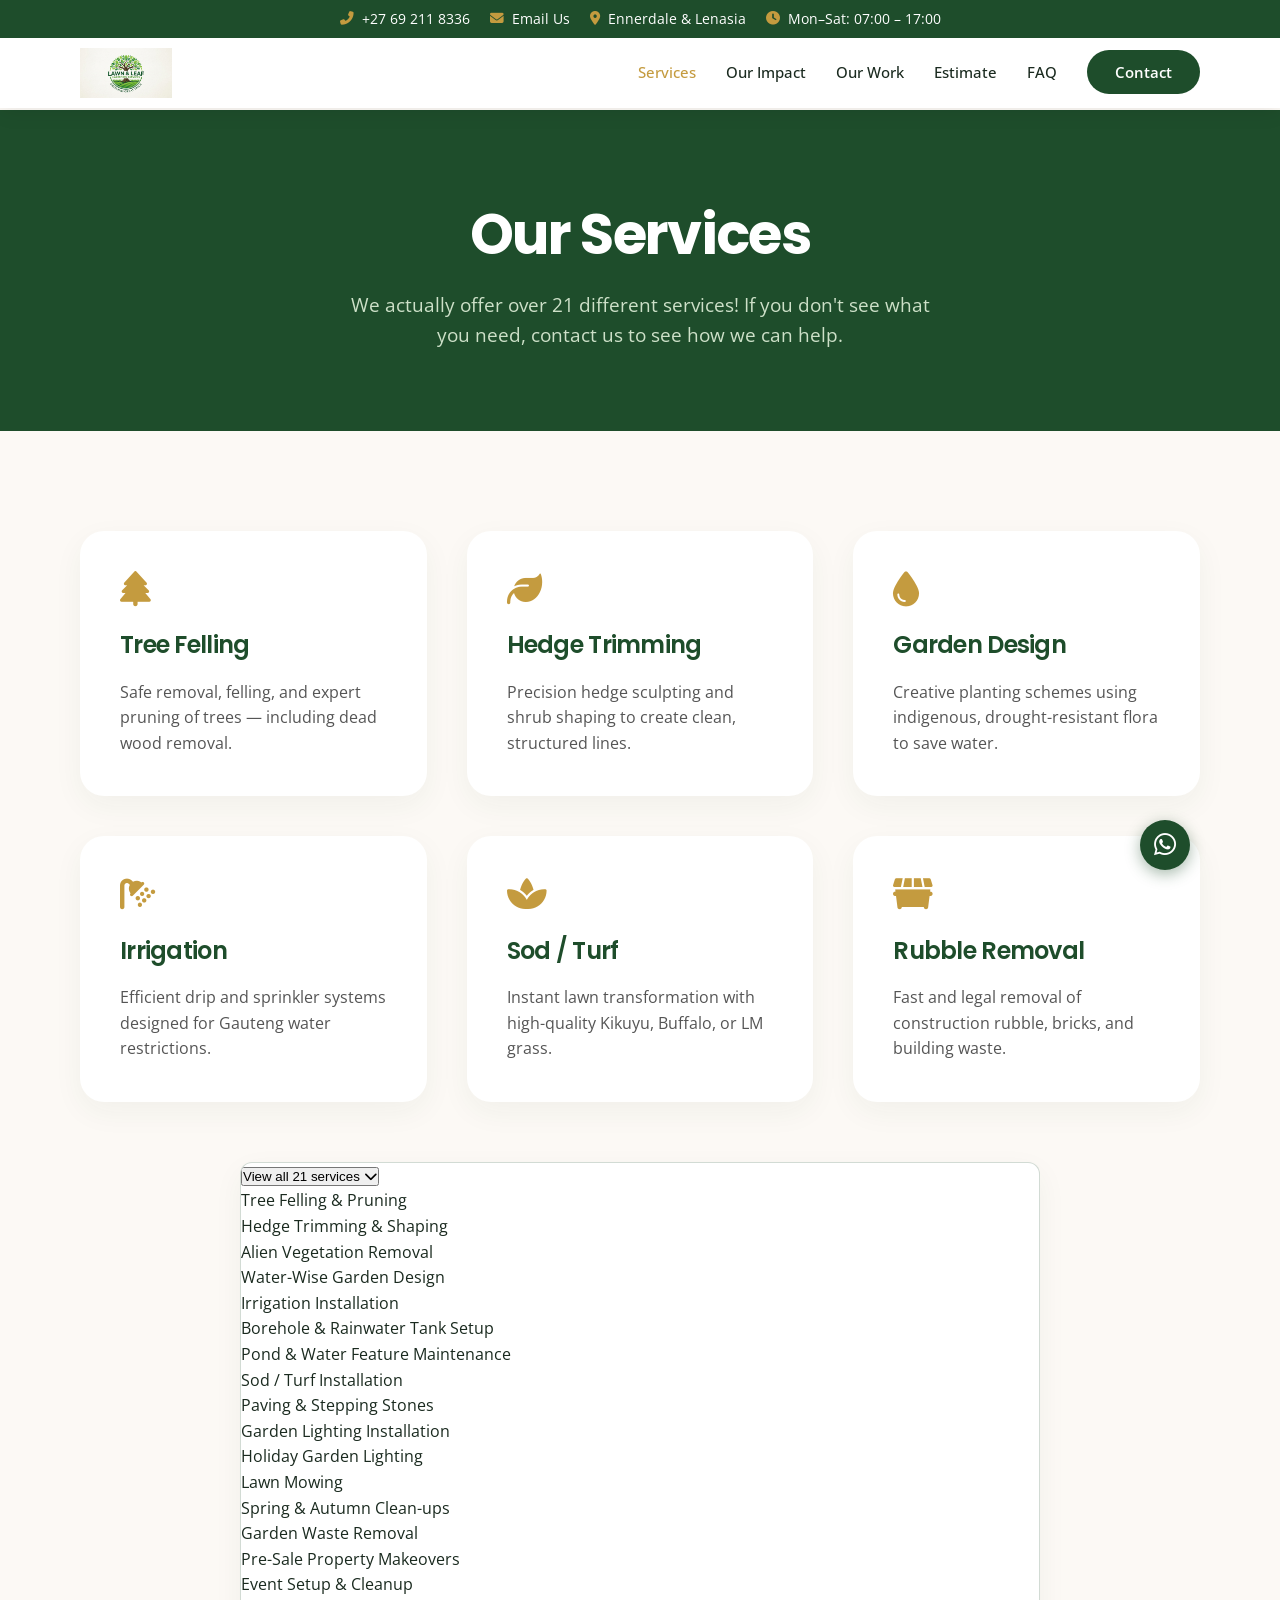
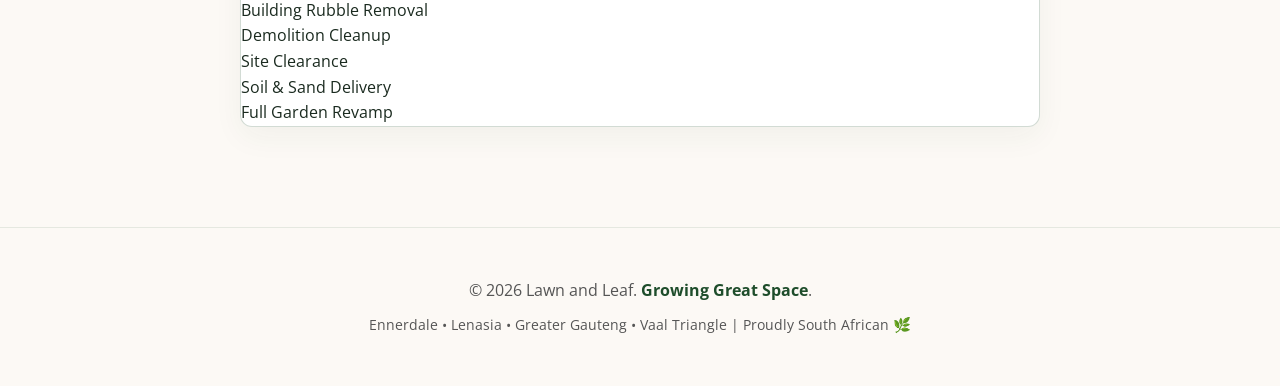
==== commit c54f5ff5: "Feature: Multi-page architecture, sticky header, and top info bar" ====
--- a/index.html
+++ b/index.html
@@ -13,6 +13,7 @@
 <body>
     <div id="toast"></div>
 
+    <!-- HEADER -->
     <header class="site-header">
         <div class="top-info-bar">
             <a href="tel:+27692118336"><i class="fas fa-phone-alt"></i> +27 69 211 8336</a>
@@ -27,7 +28,7 @@
                 </div>
                 <nav id="navbar">
                     <ul>
-                        <li><a href="services.html">Services</a></li>
+                        <li><a href="services.html" class="active">Services</a></li>
                         <li><a href="impact.html">Our Impact</a></li>
                         <li><a href="gallery.html">Our Work</a></li>
                         <li><a href="calculator.html">Estimate</a></li>
@@ -40,6 +41,7 @@
         </div>
     </header>
 
+    <!-- PAGE TITLE -->
     <div class="page-header">
         <div class="container">
             <h1>Our Services</h1>
@@ -47,6 +49,7 @@
         </div>
     </div>
 
+    <!-- SERVICES LIST -->
     <section id="services" class="section-padding">
         <div class="container">
             <div class="service-grid">
@@ -82,11 +85,12 @@
                 </div>
             </div>
 
+            <!-- VIEW MORE BOX -->
             <div class="full-services-box fade-in">
-                <button class="toggle-services-btn" id="toggle-services">
-                    View more services <i class="fas fa-chevron-down"></i>
+                <button class="toggle-Services-btn" id="toggle-services">
+                    View all 21 services <i class="fas fa-chevron-down"></i>
                 </button>
-                <div class="full-services-content" id="full-services-list">
+                <div class="full-Services-content" id="full-services-list">
                     <ul>
                         <li>Tree Felling & Pruning</li>
                         <li>Hedge Trimming & Shaping</li>
@@ -115,6 +119,7 @@
         </div>
     </section>
 
+    <!-- FOOTER -->
     <footer>
         <div class="container">
             <p>&copy; <span id="current-year">2026</span> Lawn and Leaf. <strong>Growing Great Space</strong>.</p>
@@ -124,6 +129,7 @@
 
     <button id="back-to-top"><i class="fas fa-chevron-up"></i></button>
     <a href="https://wa.me/27692118336" target="_blank" class="whatsapp-float"><i class="fab fa-whatsapp"></i></a>
+    
     <script src="script.js"></script>
 </body>
 </html>
--- a/style.css
+++ b/style.css
@@ -1,5 +1,5 @@
-/* ============================================================
-   Lawn and Leaf — Premium "Daylight" Layout + Mobile Optimized
+/* ============================================================ 
+   Lawn and Leaf — Multi-Page Layout 
 ============================================================ */
 
 * { margin: 0; padding: 0; box-sizing: border-box; }
@@ -23,7 +23,7 @@
     color: var(--text-dark);
     background-color: var(--bg-main);
     -webkit-font-smoothing: antialiased;
-    padding-top: 100px; /* Space for the fixed header */
+    padding-top: 110px; 
 }
 
 h1, h2, h3, h4, .section-title, .btn-primary, .btn-secondary {
@@ -35,8 +35,6 @@
 a { text-decoration: none; color: inherit; }
 ul { list-style: none; }
 img { max-width: 100%; display: block; }
-
-/* Removed scroll-margin since we are now using separate pages */
 
 /* ============ TYPOGRAPHY ============ */
 .section-title {
@@ -56,288 +54,113 @@
     font-size: 1.2rem;
 }
 
-/* ============ FIXED HEADER (Updated) ============ */
+/* ============ HEADER & TOP BAR ============ */
 .site-header {
-    position: fixed;
-    top: 0;
-    left: 0;
-    width: 100%;
-    z-index: 1000;
+    position: fixed; top: 0; left: 0; width: 100%; z-index: 1000;
     box-shadow: 0 4px 20px rgba(0, 0, 0, 0.08);
 }
 
-/* NEW: Top Info Bar for Contact Details */
 .top-info-bar {
-    background-color: var(--brand-green);
-    color: white;
-    font-size: 0.85rem;
-    padding: 8px 0;
-    display: flex;
-    justify-content: center;
-    gap: 20px;
-    flex-wrap: wrap;
-}
-.top-info-bar a {
-    color: white;
-    display: flex;
-    align-items: center;
-    gap: 8px;
-    transition: color 0.3s;
-}
+    background-color: var(--brand-green); color: white; font-size: 0.85rem;
+    padding: 8px 0; display: flex; justify-content: center; gap: 20px; flex-wrap: wrap;
+}
+.top-info-bar a, .top-info-bar span { color: white; display: flex; align-items: center; gap: 8px; }
 .top-info-bar a:hover { color: var(--brand-gold); }
 .top-info-bar i { color: var(--brand-gold); }
 
-/* Main Navigation Bar */
-.navbar-wrapper {
-    background-color: var(--bg-white);
-    padding: 10px 0;
-}
-
-.nav-container {
-    display: flex;
-    justify-content: space-between;
-    align-items: center;
-    max-width: 1200px;
-    margin: 0 auto;
-    padding: 0 40px;
-}
+.navbar-wrapper { background-color: var(--bg-white); padding: 10px 0; }
+.nav-container { display: flex; justify-content: space-between; align-items: center; max-width: 1200px; margin: 0 auto; padding: 0 40px; }
 
 .logo { display: flex; align-items: center; }
-.header-logo { height: 50px; width: auto; object-fit: contain; transition: height 0.3s ease; }
+.header-logo { height: 50px; width: auto; object-fit: contain; }
 
 nav ul { display: flex; gap: 30px; align-items: center; }
-nav ul li a {
-    font-weight: 500;
-    color: var(--text-dark);
-    font-size: 0.95rem;
-    transition: color 0.2s;
-}
+nav ul li a { font-weight: 500; color: var(--text-dark); font-size: 0.95rem; transition: color 0.2s; }
 nav ul li a:hover, nav ul li a.active { color: var(--brand-gold); }
 
 nav ul li a.nav-cta {
-    background-color: var(--brand-green);
-    color: white;
-    padding: 12px 28px;
-    border-radius: 50px;
-    font-weight: 600;
-}
-nav ul li a.nav-cta:hover {
-    background-color: var(--brand-gold);
-    color: var(--brand-green);
-}
+    background-color: var(--brand-green); color: white;
+    padding: 12px 28px; border-radius: 50px; font-weight: 600;
+}
+nav ul li a.nav-cta:hover { background-color: var(--brand-gold); color: var(--brand-green); }
 
 .menu-toggle { display: none; font-size: 1.5rem; cursor: pointer; color: var(--brand-green); }
 
-/* ============ BUTTONS ============ */
-.btn-primary, .btn-secondary, .btn-whatsapp-inline {
-    display: inline-flex;
-    align-items: center;
-    justify-content: center;
-    padding: 16px 36px;
-    border-radius: 50px; 
-    font-weight: 600;
-    transition: all 0.3s ease;
-    border: 2px solid transparent;
-    cursor: pointer;
-    font-size: 1rem;
-}
-.btn-primary {
-    background-color: var(--brand-gold);
-    color: var(--brand-green);
-}
-.btn-primary:hover {
-    background-color: #b0882e;
-    transform: translateY(-3px);
-    box-shadow: 0 10px 20px rgba(196, 155, 63, 0.2);
-}
-.btn-secondary {
-    background: transparent;
-    color: var(--brand-green);
-    border: 2px solid var(--brand-green);
-}
-.btn-secondary:hover {
-    background: var(--brand-green);
-    color: white;
-    transform: translateY(-3px);
-}
-.btn-whatsapp-inline {
-    background: var(--brand-green);
-    color: white;
-    width: 100%;
-    margin-top: 15px;
-}
-.btn-whatsapp-inline:hover { background: #12361d; }
+/* ============ PAGE HEADERS (For Subpages) ============ */
+.page-header { background-color: var(--brand-green); color: white; padding: 80px 0; text-align: center; }
+.page-header h1 { font-size: 3.5rem; margin-bottom: 10px; font-family: var(--font-heading); }
+.page-header p { font-size: 1.2rem; color: #cde0c8; max-width: 600px; margin: 0 auto; }
 
 /* ============ HERO ============ */
-#hero {
-    min-height: 85vh;
-    display: flex;
-    align-items: center;
-    position: relative;
-    overflow: hidden;
-}
-.hero-bg {
-    position: absolute;
-    inset: 0;
-    background: url('images/sod-delivery-2.jpg');
-    background-size: cover;
-    background-position: 5% center;
-    z-index: 0;
-    animation: slowZoom 25s infinite alternate ease-in-out; 
-}
-@keyframes slowZoom {
-    0% { transform: scale(1); }
-    100% { transform: scale(1.1); }
-}
-.hero-overlay {
-    position: absolute;
-    inset: 0;
-    background: linear-gradient(90deg, rgba(30, 77, 43, 0.95) 0%, rgba(30, 77, 43, 0.85) 50%, rgba(30, 77, 43, 0.2) 100%);
-    z-index: 1;
-}
+#hero { min-height: 80vh; display: flex; align-items: center; position: relative; overflow: hidden; }
+.hero-bg { position: absolute; inset: 0; background: url('images/sod-delivery-2.jpg'); background-size: cover; background-position: 5% center; z-index: 0; animation: slowZoom 25s infinite alternate ease-in-out; }
+@keyframes slowZoom { 0% { transform: scale(1); } 100% { transform: scale(1.1); } }
+.hero-overlay { position: absolute; inset: 0; background: linear-gradient(90deg, rgba(30, 77, 43, 0.95) 0%, rgba(30, 77, 43, 0.85) 50%, rgba(30, 77, 43, 0.2) 100%); z-index: 1; }
 #hero .container { position: relative; z-index: 2; width: 100%; }
-
-.hero-content { 
-    max-width: 800px; 
-    margin: 0; 
-    text-align: left; 
-    animation: slideUpFade 1.2s ease-out forwards;
-    opacity: 0;
-    transform: translateY(40px);
-}
-@keyframes slideUpFade {
-    to { opacity: 1; transform: translateY(0); }
-}
-.hero-content h2 {
-    font-size: 5rem;
-    margin-bottom: 25px;
-    line-height: 1.05;
-    font-weight: 700;
-    color: white;
-}
+.hero-content { max-width: 800px; margin: 0; text-align: left; animation: slideUpFade 1.2s ease-out forwards; opacity: 0; transform: translateY(40px); }
+@keyframes slideUpFade { to { opacity: 1; transform: translateY(0); } }
+.hero-content h2 { font-size: 5rem; margin-bottom: 25px; line-height: 1.05; font-weight: 700; color: white; }
 .hero-content h2 span { color: var(--brand-gold); }
-.hero-content p {
-    font-size: 1.3rem;
-    color: #e0e0e0;
-    margin-bottom: 40px;
-    max-width: 600px;
-}
+.hero-content p { font-size: 1.3rem; color: #e0e0e0; margin-bottom: 40px; max-width: 600px; }
 .hero-content strong { color: var(--brand-gold); font-weight: 600; }
 .hero-buttons { display: flex; gap: 15px; justify-content: flex-start; }
 #hero .btn-secondary { color: white; border-color: white; }
 #hero .btn-secondary:hover { background: white; color: var(--brand-green); }
 
-/* ============ GENERAL PAGE HEADERS (For Subpages) ============ */
-.page-header {
-    background-color: var(--brand-green);
-    color: white;
-    padding: 80px 0;
-    text-align: center;
-}
-.page-header h1 { font-size: 3.5rem; margin-bottom: 10px; }
-.page-header p { font-size: 1.2rem; color: #cde0c8; max-width: 600px; margin: 0 auto; }
-
-/* ============ SERVICES ============ */
+/* ============ BUTTONS ============ */
+.btn-primary, .btn-secondary, .btn-whatsapp-inline {
+    display: inline-flex; align-items: center; justify-content: center;
+    padding: 16px 36px; border-radius: 50px; font-weight: 600;
+    transition: all 0.3s ease; border: 2px solid transparent; cursor: pointer; font-size: 1rem;
+}
+.btn-primary { background-color: var(--brand-gold); color: var(--brand-green); }
+.btn-primary:hover { background-color: #b0882e; transform: translateY(-3px); box-shadow: 0 10px 20px rgba(196, 155, 63, 0.2); }
+.btn-secondary { background: transparent; color: var(--brand-green); border: 2px solid var(--brand-green); }
+.btn-secondary:hover { background: var(--brand-green); color: white; transform: translateY(-3px); }
+
+/* ============ SECTIONS ============ */
 .section-padding { padding: 100px 0; }
-#services { background: var(--bg-main); }
-.service-grid {
-    display: grid;
-    grid-template-columns: repeat(auto-fit, minmax(320px, 1fr));
-    gap: 40px;
-}
-.service-card {
-    background: var(--bg-white);
-    padding: 40px;
-    text-align: left;
-    border-radius: 24px;
-    box-shadow: 0 10px 30px rgba(30, 77, 43, 0.05);
-    transition: transform 0.3s ease, box-shadow 0.3s ease;
-}
+
+/* Services Grid */
+.service-grid { display: grid; grid-template-columns: repeat(auto-fit, minmax(320px, 1fr)); gap: 40px; }
+.service-card { background: var(--bg-white); padding: 40px; text-align: left; border-radius: 24px; box-shadow: 0 10px 30px rgba(30, 77, 43, 0.05); transition: transform 0.3s ease, box-shadow 0.3s ease; }
 .service-card:hover { transform: translateY(-5px); box-shadow: 0 20px 40px rgba(30, 77, 43, 0.1); }
 .service-card i { font-size: 2.2rem; color: var(--brand-gold); margin-bottom: 20px; display: block; }
 .service-card h3 { font-size: 1.5rem; margin-bottom: 15px; color: var(--brand-green); font-weight: 600; }
 .service-card p { color: var(--text-muted); font-size: 1rem; }
 
 /* Full Services Box */
-.full-services-box {
-    max-width: 800px;
-    margin: 60px auto 0 auto;
-    border: 1px solid rgba(30, 77, 43, 0.2);
-    border-radius: 12px;
-    background: var(--bg-white);
-    overflow: hidden;
-    box-shadow: 0 10px 30px rgba(30, 77, 43, 0.05);
-}
-.toggle-services-btn {
-    width: 100%;
-    background: var(--bg-white);
-    border: none;
-    padding: 20px 30px;
-    text-align: left;
-    font-size: 1.2rem;
-    font-weight: 600;
-    font-family: var(--font-heading);
-    color: var(--brand-green);
-    cursor: pointer;
-    display: flex;
-    justify-content: space-between;
-    align-items: center;
-    transition: background 0.2s;
-}
+.full-services-box { max-width: 800px; margin: 60px auto 0 auto; border: 1px solid rgba(30, 77, 43, 0.2); border-radius: 12px; background: var(--bg-white); overflow: hidden; box-shadow: 0 10px 30px rgba(30, 77, 43, 0.05); }
+.toggle-services-btn { width: 100%; background: var(--bg-white); border: none; padding: 20px 30px; text-align: left; font-size: 1.2rem; font-weight: 600; font-family: var(--font-heading); color: var(--brand-green); cursor: pointer; display: flex; justify-content: space-between; align-items: center; transition: background 0.2s; }
 .toggle-services-btn:hover { background: var(--bg-main); }
 .toggle-services-btn i { color: var(--brand-gold); transition: transform 0.3s ease; }
 .toggle-services-btn.active i { transform: rotate(180deg); }
-.full-services-content {
-    max-height: 0;
-    overflow: hidden;
-    transition: max-height 0.4s ease, padding 0.4s ease;
-    background: var(--bg-main);
-    border-top: 0 solid rgba(30, 77, 43, 0.1);
-}
+.full-services-content { max-height: 0; overflow: hidden; transition: max-height 0.4s ease, padding 0.4s ease; background: var(--bg-main); }
 .full-services-content.active { max-height: 1200px; padding: 20px 30px; border-top: 1px solid rgba(30, 77, 43, 0.1); }
 .full-services-content ul { display: grid; grid-template-columns: 1fr 1fr; gap: 15px; }
 .full-services-content li { font-size: 1rem; color: var(--text-muted); padding-left: 25px; position: relative; }
-.full-services-content li::before {
-    content: '\f06c'; font-family: 'Font Awesome 6 Free'; font-weight: 900;
-    color: var(--brand-gold); position: absolute; left: 0; font-size: 0.9rem; top: 3px;
-}
-
-/* ============ IMPACT ============ */
+.full-services-content li::before { content: '\f06c'; font-family: 'Font Awesome 6 Free'; font-weight: 900; color: var(--brand-gold); position: absolute; left: 0; font-size: 0.9rem; top: 3px; }
+
+/* Impact */
 #impact { background: var(--brand-green); color: white; }
 .impact-header { text-align: center; max-width: 800px; margin: 0 auto 5rem auto; }
-.impact-badge {
-    display: inline-block; background: rgba(196, 155, 63, 0.2); color: var(--brand-gold);
-    padding: 8px 20px; border-radius: 50px; font-size: 0.85rem; font-weight: 700;
-    text-transform: uppercase; letter-spacing: 1px; margin-bottom: 20px;
-}
+.impact-badge { display: inline-block; background: rgba(196, 155, 63, 0.2); color: var(--brand-gold); padding: 8px 20px; border-radius: 50px; font-size: 0.85rem; font-weight: 700; text-transform: uppercase; letter-spacing: 1px; margin-bottom: 20px; }
 #impact .section-title { color: white; }
 .impact-intro { font-size: 1.2rem; color: #cde0c8; }
 .impact-intro strong { color: var(--brand-gold); }
 .impact-grid { display: grid; grid-template-columns: repeat(auto-fit, minmax(250px, 1fr)); gap: 40px; margin-bottom: 80px; }
 .impact-card { background: transparent; padding: 0; text-align: left; }
-.impact-icon-wrap {
-    width: 60px; height: 60px; border-radius: 50%; background: rgba(255, 255, 255, 0.1);
-    color: var(--brand-gold); display: flex; align-items: center; justify-content: center;
-    font-size: 1.5rem; margin-bottom: 25px;
-}
+.impact-icon-wrap { width: 60px; height: 60px; border-radius: 50%; background: rgba(255, 255, 255, 0.1); color: var(--brand-gold); display: flex; align-items: center; justify-content: center; font-size: 1.5rem; margin-bottom: 25px; }
 .impact-card h3 { font-size: 1.4rem; color: white; margin-bottom: 10px; }
 .impact-card p { font-size: 1rem; color: #cde0c8; }
-.impact-impact-bar {
-    display: grid; grid-template-columns: repeat(auto-fit, minmax(200px, 1fr)); gap: 40px;
-    background: rgba(0, 0, 0, 0.2); padding: 60px 40px; border-radius: 30px;
-    border: 1px solid rgba(196, 155, 63, 0.3); margin-bottom: 0;
-}
+.impact-impact-bar { display: grid; grid-template-columns: repeat(auto-fit, minmax(200px, 1fr)); gap: 40px; background: rgba(0, 0, 0, 0.2); padding: 60px 40px; border-radius: 30px; border: 1px solid rgba(196, 155, 63, 0.3); margin-bottom: 0; }
 .impact-stat { text-align: center; }
 .impact-number { display: block; font-size: 4rem; font-weight: 700; color: var(--brand-gold); line-height: 1; margin-bottom: 10px; }
 .impact-label { font-size: 0.95rem; color: #cde0c8; }
 
-/* ============ PORTFOLIO ============ */
-#gallery { background: var(--bg-main); }
+/* Gallery */
 .portfolio-grid { display: grid; grid-template-columns: repeat(auto-fit, minmax(350px, 1fr)); gap: 40px; }
-.portfolio-item {
-    background: var(--bg-white); border-radius: 24px; overflow: hidden;
-    box-shadow: 0 10px 30px rgba(30, 77, 43, 0.05); transition: transform 0.4s ease, box-shadow 0.4s ease; 
-}
+.portfolio-item { background: var(--bg-white); border-radius: 24px; overflow: hidden; box-shadow: 0 10px 30px rgba(30, 77, 43, 0.05); transition: transform 0.4s ease, box-shadow 0.4s ease; }
 .portfolio-item:hover { transform: translateY(-8px); box-shadow: 0 20px 40px rgba(30, 77, 43, 0.15); }
 .portfolio-item a { display: block; cursor: pointer; overflow: hidden; }
 .portfolio-item img { width: 100%; height: 320px; object-fit: cover; transition: transform 0.6s cubic-bezier(0.25, 0.46, 0.45, 0.94); }
@@ -348,39 +171,22 @@
 .portfolio-cta { text-align: center; padding: 60px 0 0 0; background: transparent; }
 .portfolio-cta p { font-size: 1.5rem; color: var(--brand-green); font-weight: 600; margin-bottom: 25px; }
 
-/* ============ CALCULATOR ============ */
-#calculator { background: var(--bg-alt); }
-.calculator-wrapper {
-    display: grid; grid-template-columns: 1fr 1fr; gap: 40px; background: var(--bg-white);
-    border-radius: 30px; padding: 60px; box-shadow: 0 20px 60px rgba(30, 77, 43, 0.08);
-    max-width: 1000px; margin: 0 auto;
-}
+/* Calculator */
+.calculator-wrapper { display: grid; grid-template-columns: 1fr 1fr; gap: 40px; background: var(--bg-white); border-radius: 30px; padding: 60px; box-shadow: 0 20px 60px rgba(30, 77, 43, 0.08); max-width: 1000px; margin: 0 auto; }
 .calc-form { padding: 0; }
 .calc-form .form-group { margin-bottom: 30px; }
 .calc-form label { display: block; font-weight: 600; margin-bottom: 10px; color: var(--brand-green); font-size: 0.95rem; }
-.calc-form select {
-    width: 100%; padding: 18px; border: 1px solid #dcdcdc; border-radius: 12px;
-    font-size: 1rem; background: var(--bg-main); color: var(--text-dark); cursor: pointer; outline: none; transition: border 0.3s;
-}
+.calc-form select { width: 100%; padding: 18px; border: 1px solid #dcdcdc; border-radius: 12px; font-size: 1rem; background: var(--bg-main); color: var(--text-dark); cursor: pointer; outline: none; transition: border 0.3s; }
 .calc-form select:focus { border-color: var(--brand-gold); }
-.calc-result {
-    background: var(--bg-main); color: var(--text-dark); padding: 40px; border-radius: 20px;
-    text-align: center; display: flex; flex-direction: column; justify-content: center;
-    border: 2px dashed rgba(196, 155, 63, 0.6); box-shadow: inset 0 0 20px rgba(196, 155, 63, 0.05);
-}
+.calc-result { background: var(--bg-main); color: var(--text-dark); padding: 40px; border-radius: 20px; text-align: center; display: flex; flex-direction: column; justify-content: center; border: 2px dashed rgba(196, 155, 63, 0.6); box-shadow: inset 0 0 20px rgba(196, 155, 63, 0.05); }
 .calc-label { font-size: 0.9rem; letter-spacing: 1px; text-transform: uppercase; color: var(--text-muted); margin-bottom: 10px; }
 .calc-price { font-size: 4rem; font-weight: 700; color: var(--brand-green); line-height: 1; margin-bottom: 15px; }
 .calc-note { font-size: 0.9rem; color: var(--text-muted); margin-bottom: 30px; }
 
-/* ============ FAQ ============ */
-#faq { background: var(--bg-main); }
+/* FAQ */
 .faq-list { max-width: 800px; margin: 0 auto; }
 .faq-item { border-bottom: 1px solid rgba(30, 77, 43, 0.1); margin-bottom: 0; }
-.faq-question {
-    width: 100%; background: none; border: none; padding: 30px 0; font-size: 1.3rem;
-    font-weight: 600; color: var(--brand-green); text-align: left; cursor: pointer;
-    display: flex; justify-content: space-between; align-items: center; gap: 15px; font-family: var(--font-heading);
-}
+.faq-question { width: 100%; background: none; border: none; padding: 30px 0; font-size: 1.3rem; font-weight: 600; color: var(--brand-green); text-align: left; cursor: pointer; display: flex; justify-content: space-between; align-items: center; gap: 15px; font-family: var(--font-heading); }
 .faq-question:hover { color: var(--brand-gold); }
 .faq-question i { transition: transform 0.3s ease; color: var(--brand-gold); font-size: 1.2rem; }
 .faq-item.open .faq-question i { transform: rotate(45deg); }
@@ -388,80 +194,40 @@
 .faq-item.open .faq-answer { max-height: 400px; padding-bottom: 30px; }
 .faq-answer p { color: var(--text-muted); font-size: 1.1rem; }
 
-/* ============ CONTACT ============ */
-#contact { background: var(--bg-alt); }
-.contact-wrapper {
-    display: grid; grid-template-columns: 1.5fr 1fr; gap: 60px; background: var(--bg-white);
-    padding: 60px; border-radius: 30px; box-shadow: 0 20px 60px rgba(30, 77, 43, 0.08); margin-bottom: 40px;
-}
+/* Contact */
+.contact-wrapper { display: grid; grid-template-columns: 1.5fr 1fr; gap: 60px; background: var(--bg-white); padding: 60px; border-radius: 30px; box-shadow: 0 20px 60px rgba(30, 77, 43, 0.08); margin-bottom: 40px; }
 .form-group { margin-bottom: 25px; }
 .form-group label { display: block; font-weight: 600; margin-bottom: 10px; color: var(--brand-green); font-size: 0.95rem; }
-.form-group input, .form-group select, .form-group textarea {
-    width: 100%; padding: 18px; border: 1px solid #dcdcdc; border-radius: 12px;
-    font-size: 1rem; background: var(--bg-main); font-family: inherit; outline: none; transition: border 0.3s;
-}
+.form-group input, .form-group select, .form-group textarea { width: 100%; padding: 18px; border: 1px solid #dcdcdc; border-radius: 12px; font-size: 1rem; background: var(--bg-main); font-family: inherit; outline: none; transition: border 0.3s; }
 .form-group input:focus, .form-group select:focus, .form-group textarea:focus { border-color: var(--brand-gold); }
 #char-count { display: block; text-align: right; font-size: 0.85rem; color: var(--text-muted); margin-top: 8px; }
-
 .contact-info h3 { margin-bottom: 30px; color: var(--brand-green); font-size: 1.5rem; }
 .contact-info p { margin-bottom: 25px; display: flex; align-items: flex-start; gap: 15px; color: var(--text-muted); font-size: 1.05rem; }
 .contact-info a { color: var(--brand-green); font-weight: 600; }
 .contact-info a:hover { color: var(--brand-gold); }
 .contact-info i { width: 20px; color: var(--brand-gold); margin-top: 6px; }
 .social-links { display: flex; gap: 15px; margin-top: 40px; }
-.social-links a {
-    background: var(--bg-main); width: 50px; height: 50px; border-radius: 50%;
-    display: flex; align-items: center; justify-content: center; transition: all 0.2s; color: var(--brand-green);
-}
+.social-links a { background: var(--bg-main); width: 50px; height: 50px; border-radius: 50%; display: flex; align-items: center; justify-content: center; transition: all 0.2s; color: var(--brand-green); }
 .social-links a:hover { background: var(--brand-green); color: white; transform: translateY(-3px); }
 .map-wrapper { border-radius: 30px; overflow: hidden; box-shadow: 0 20px 60px rgba(30, 77, 43, 0.08); }
 
-/* ============ FOOTER ============ */
-footer {
-    background-color: var(--bg-main); color: var(--text-muted); text-align: center;
-    padding: 50px 0; border-top: 1px solid rgba(30, 77, 43, 0.1);
-}
+/* Footer */
+footer { background-color: var(--bg-main); color: var(--text-muted); text-align: center; padding: 50px 0; border-top: 1px solid rgba(30, 77, 43, 0.1); }
 footer strong { color: var(--brand-green); }
 .footer-small { font-size: 0.9rem; margin-top: 10px; }
 
-/* ============ FLOATING ELEMENTS ============ */
-#back-to-top {
-    position: fixed; bottom: 30px; right: 30px; background: var(--brand-gold);
-    color: var(--brand-green); width: 50px; height: 50px; border-radius: 50%;
-    border: none; display: flex; align-items: center; justify-content: center;
-    font-size: 1.2rem; cursor: pointer; opacity: 0; visibility: hidden;
-    transition: all 0.3s; z-index: 998; box-shadow: 0 4px 15px rgba(196, 155, 63, 0.4);
-}
+/* Floating Elements */
+#back-to-top { position: fixed; bottom: 30px; right: 30px; background: var(--brand-gold); color: var(--brand-green); width: 50px; height: 50px; border-radius: 50%; border: none; display: flex; align-items: center; justify-content: center; font-size: 1.2rem; cursor: pointer; opacity: 0; visibility: hidden; transition: all 0.3s; z-index: 998; box-shadow: 0 4px 15px rgba(196, 155, 63, 0.4); }
 #back-to-top.show { opacity: 1; visibility: visible; }
 #back-to-top:hover { background: var(--brand-green); color: white; transform: translateY(-3px); }
-
-.whatsapp-float {
-    position: fixed; bottom: 30px; right: 90px; background: var(--brand-green);
-    color: white; width: 50px; height: 50px; border-radius: 50%;
-    display: flex; align-items: center; justify-content: center; font-size: 1.6rem;
-    z-index: 997; transition: all 0.3s; box-shadow: 0 4px 15px rgba(30, 77, 43, 0.4);
-}
+.whatsapp-float { position: fixed; bottom: 30px; right: 90px; background: var(--brand-green); color: white; width: 50px; height: 50px; border-radius: 50%; display: flex; align-items: center; justify-content: center; font-size: 1.6rem; z-index: 997; transition: all 0.3s; box-shadow: 0 4px 15px rgba(30, 77, 43, 0.4); }
 .whatsapp-float:hover { background: var(--brand-gold); color: var(--brand-green); transform: translateY(-3px) scale(1.05); }
 .whatsapp-tooltip { display: none; }
 
-/* ============ ANIMATIONS & TOAST ============ */
+/* Animations & Toast */
 .fade-in { opacity: 0; transform: translateY(30px); transition: opacity 0.8s ease, transform 0.8s ease; }
 .fade-in.active { opacity: 1; transform: translateY(0); }
-
-#toast {
-    position: fixed;
-    top: -100px;
-    left: 50%;
-    transform: translateX(-50%);
-    background: #28a745;
-    color: white;
-    padding: 15px 30px;
-    border-radius: 50px;
-    font-weight: 600;
-    z-index: 9999;
-    transition: top 0.4s ease;
-    box-shadow: 0 10px 30px rgba(0,0,0,0.2);
-}
+#toast { position: fixed; top: -100px; left: 50%; transform: translateX(-50%); background: #28a745; color: white; padding: 15px 30px; border-radius: 50px; font-weight: 600; z-index: 9999; transition: top 0.4s ease; box-shadow: 0 10px 30px rgba(0,0,0,0.2); }
 #toast.show { top: 20px; }
 #toast.error { background: #dc3545; }
 
@@ -476,31 +242,17 @@
 }
 
 @media screen and (max-width: 768px) {
-    body { padding-top: 130px; } /* More space for top bar + nav */
+    body { padding-top: 120px; }
     .section-title { font-size: 2.5rem; }
     .menu-toggle { display: block; }
     
-    .top-info-bar { 
-        font-size: 0.75rem; 
-        padding: 8px;
-        flex-direction: column;
-        gap: 5px;
-        align-items: center;
-    }
-    
+    .top-info-bar { font-size: 0.75rem; padding: 8px; flex-direction: column; gap: 5px; align-items: center; }
     .navbar-wrapper { padding: 10px 0; }
     .header-logo { height: 40px; }
 
     nav {
-        display: none;
-        position: absolute;
-        top: 100%;
-        left: 0;
-        width: 100%;
-        background: white;
-        padding: 20px;
-        border-radius: 0 0 20px 20px;
-        box-shadow: 0 10px 30px rgba(0,0,0,0.1);
+        display: none; position: absolute; top: 100%; left: 0; width: 100%;
+        background: white; padding: 20px; border-radius: 0 0 20px 20px; box-shadow: 0 10px 30px rgba(0,0,0,0.1);
     }
     nav.active { display: block; }
     nav ul { flex-direction: column; gap: 15px; }
